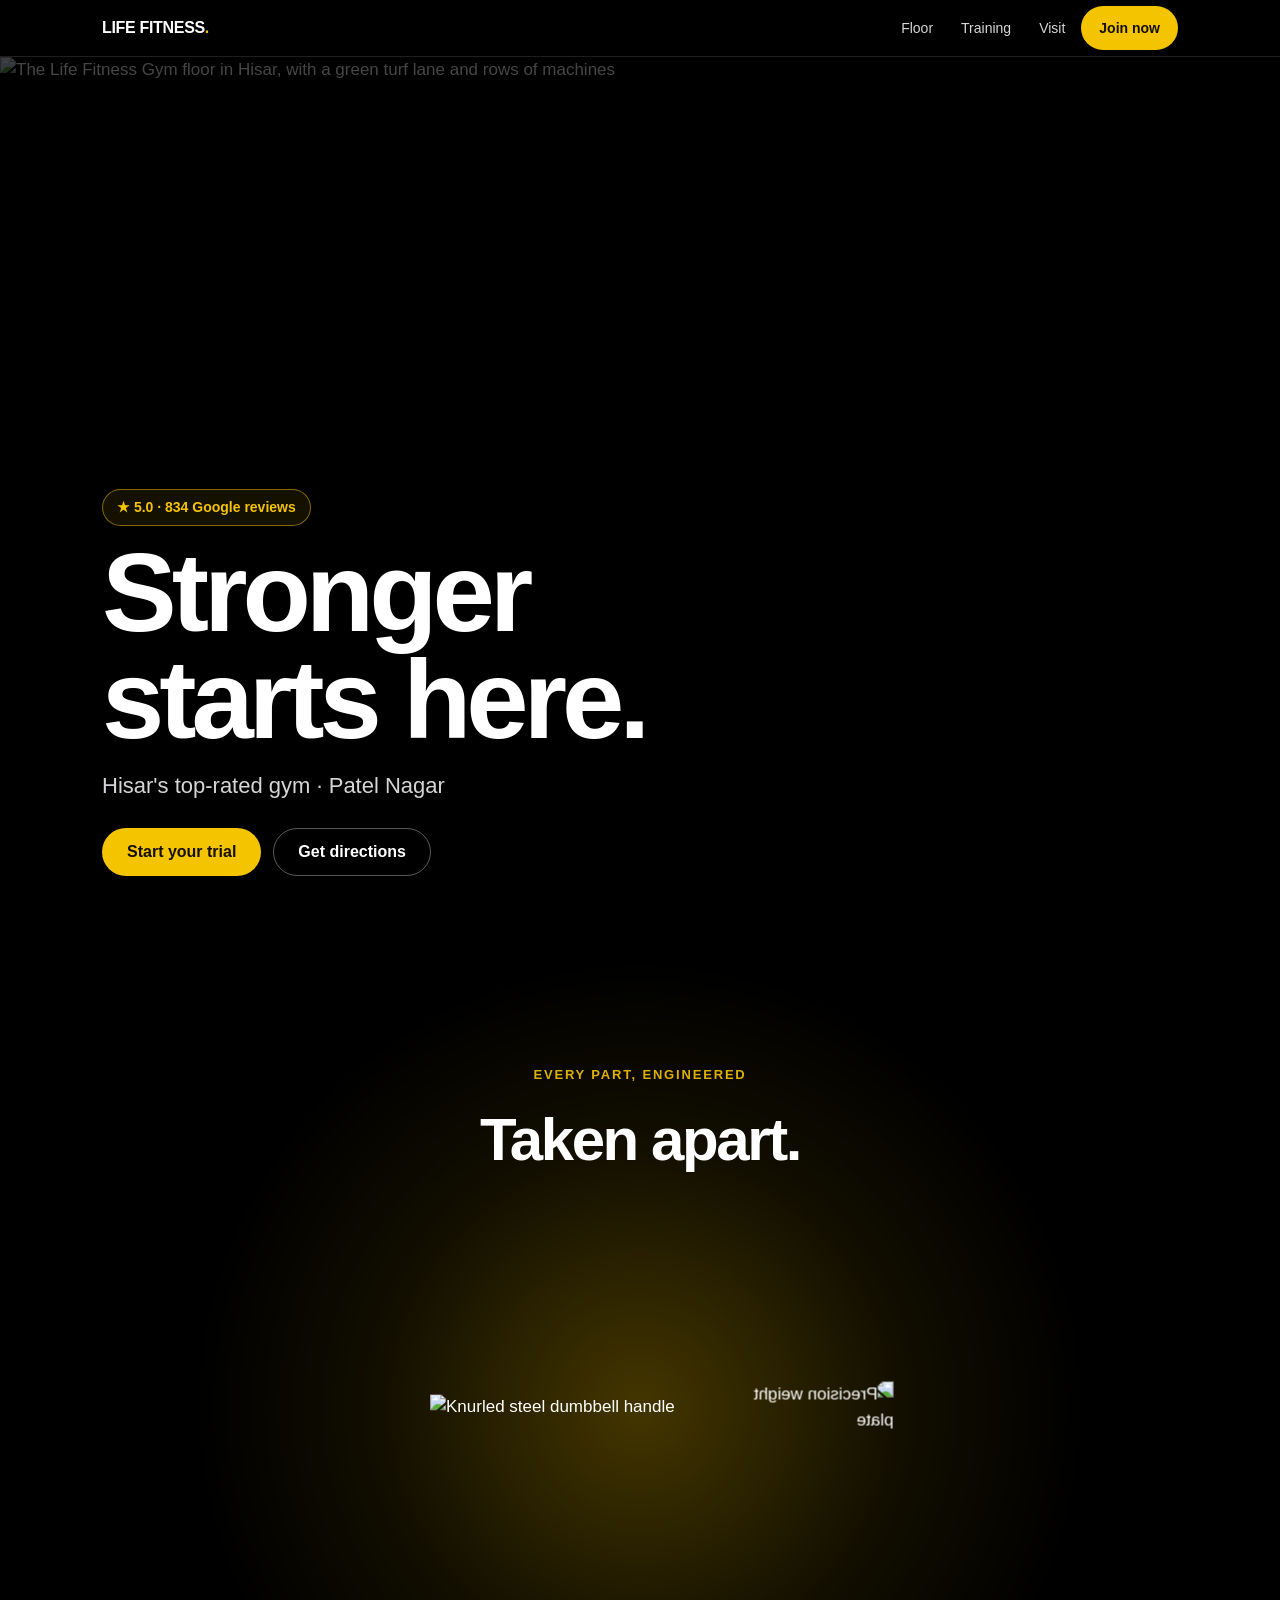
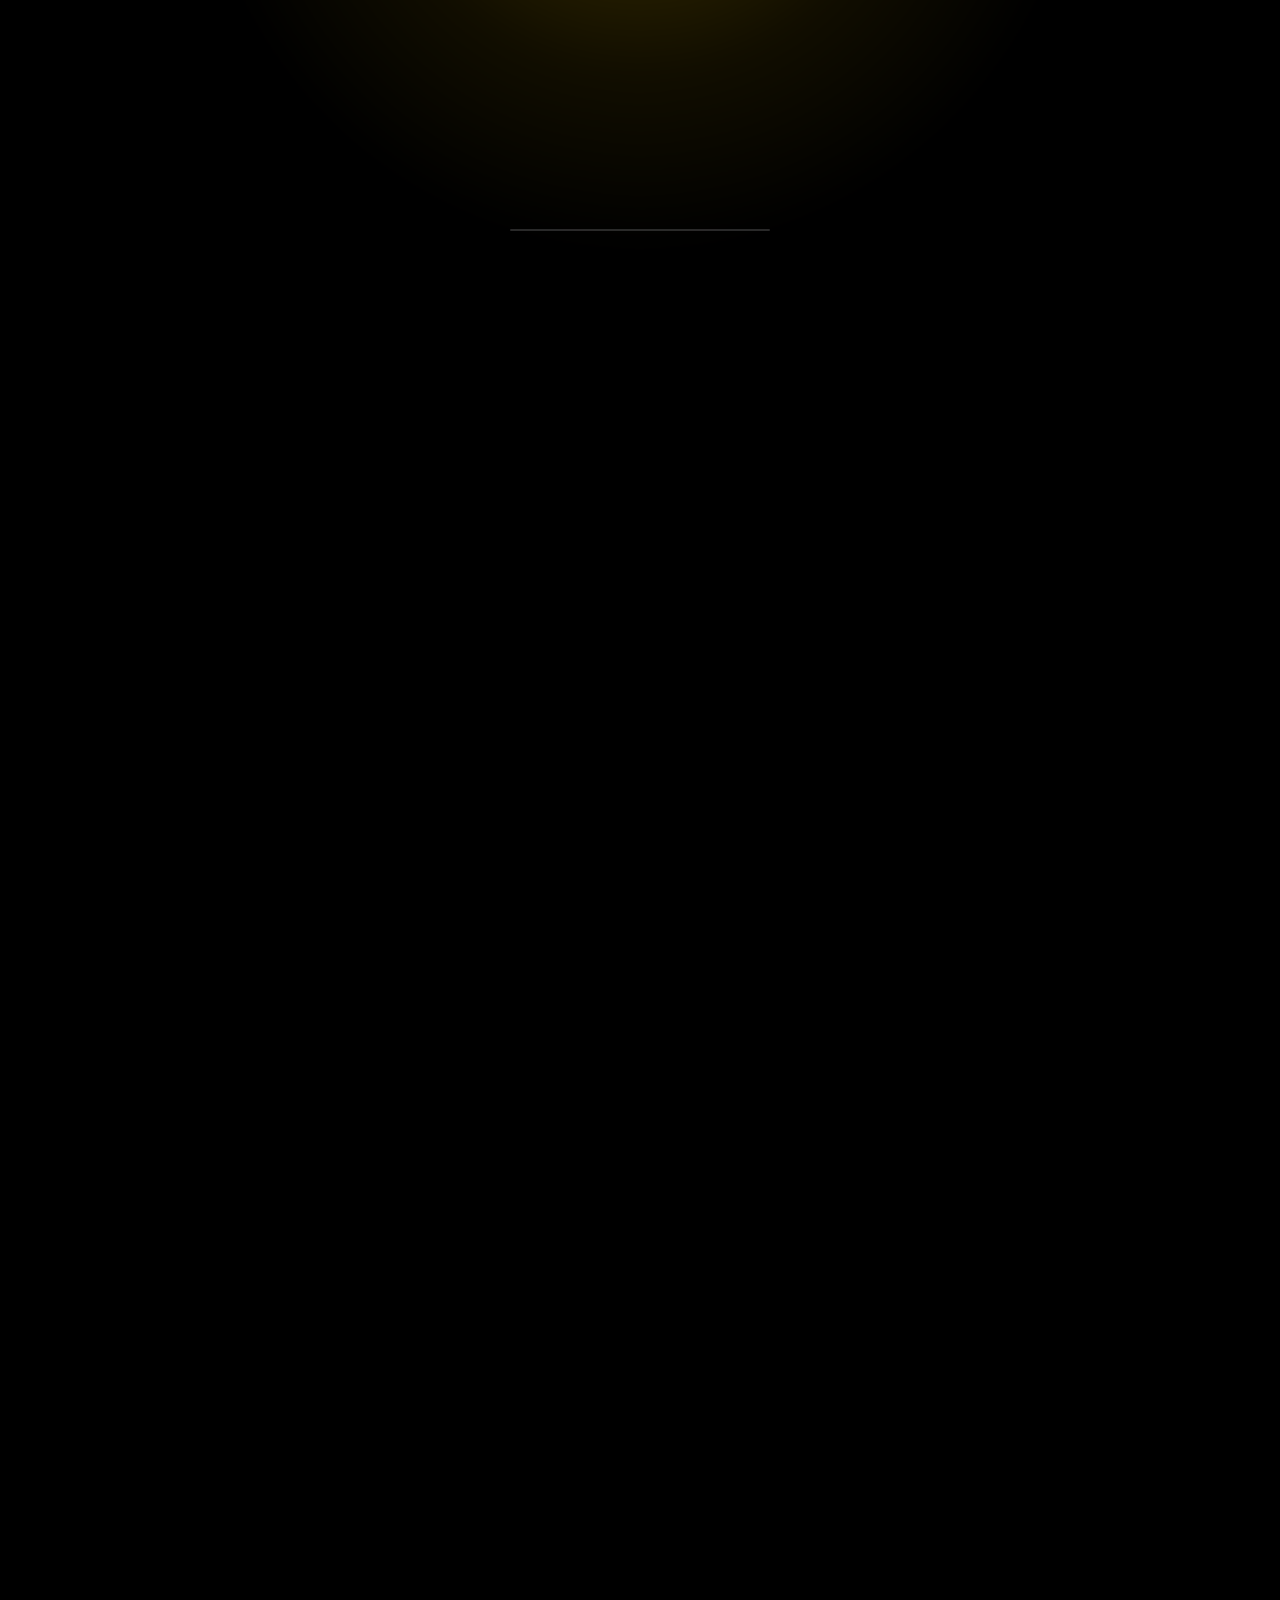
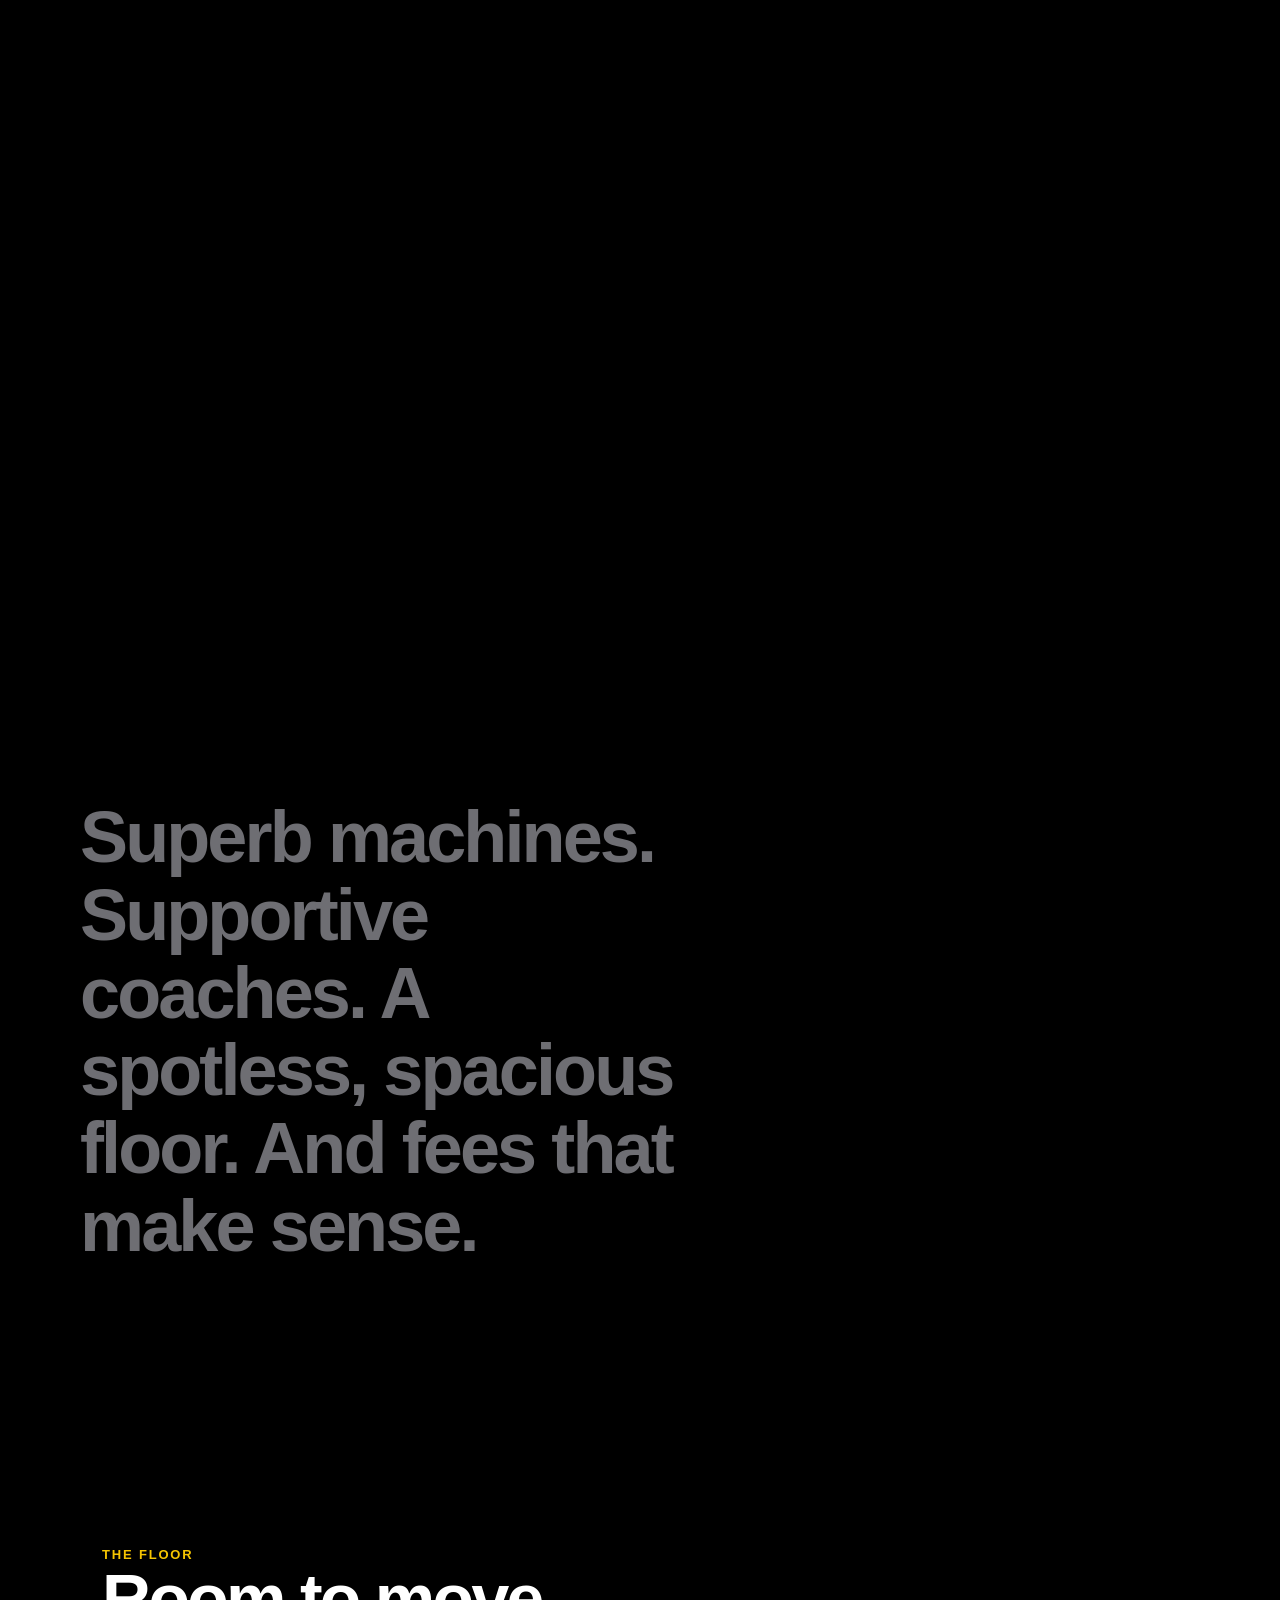
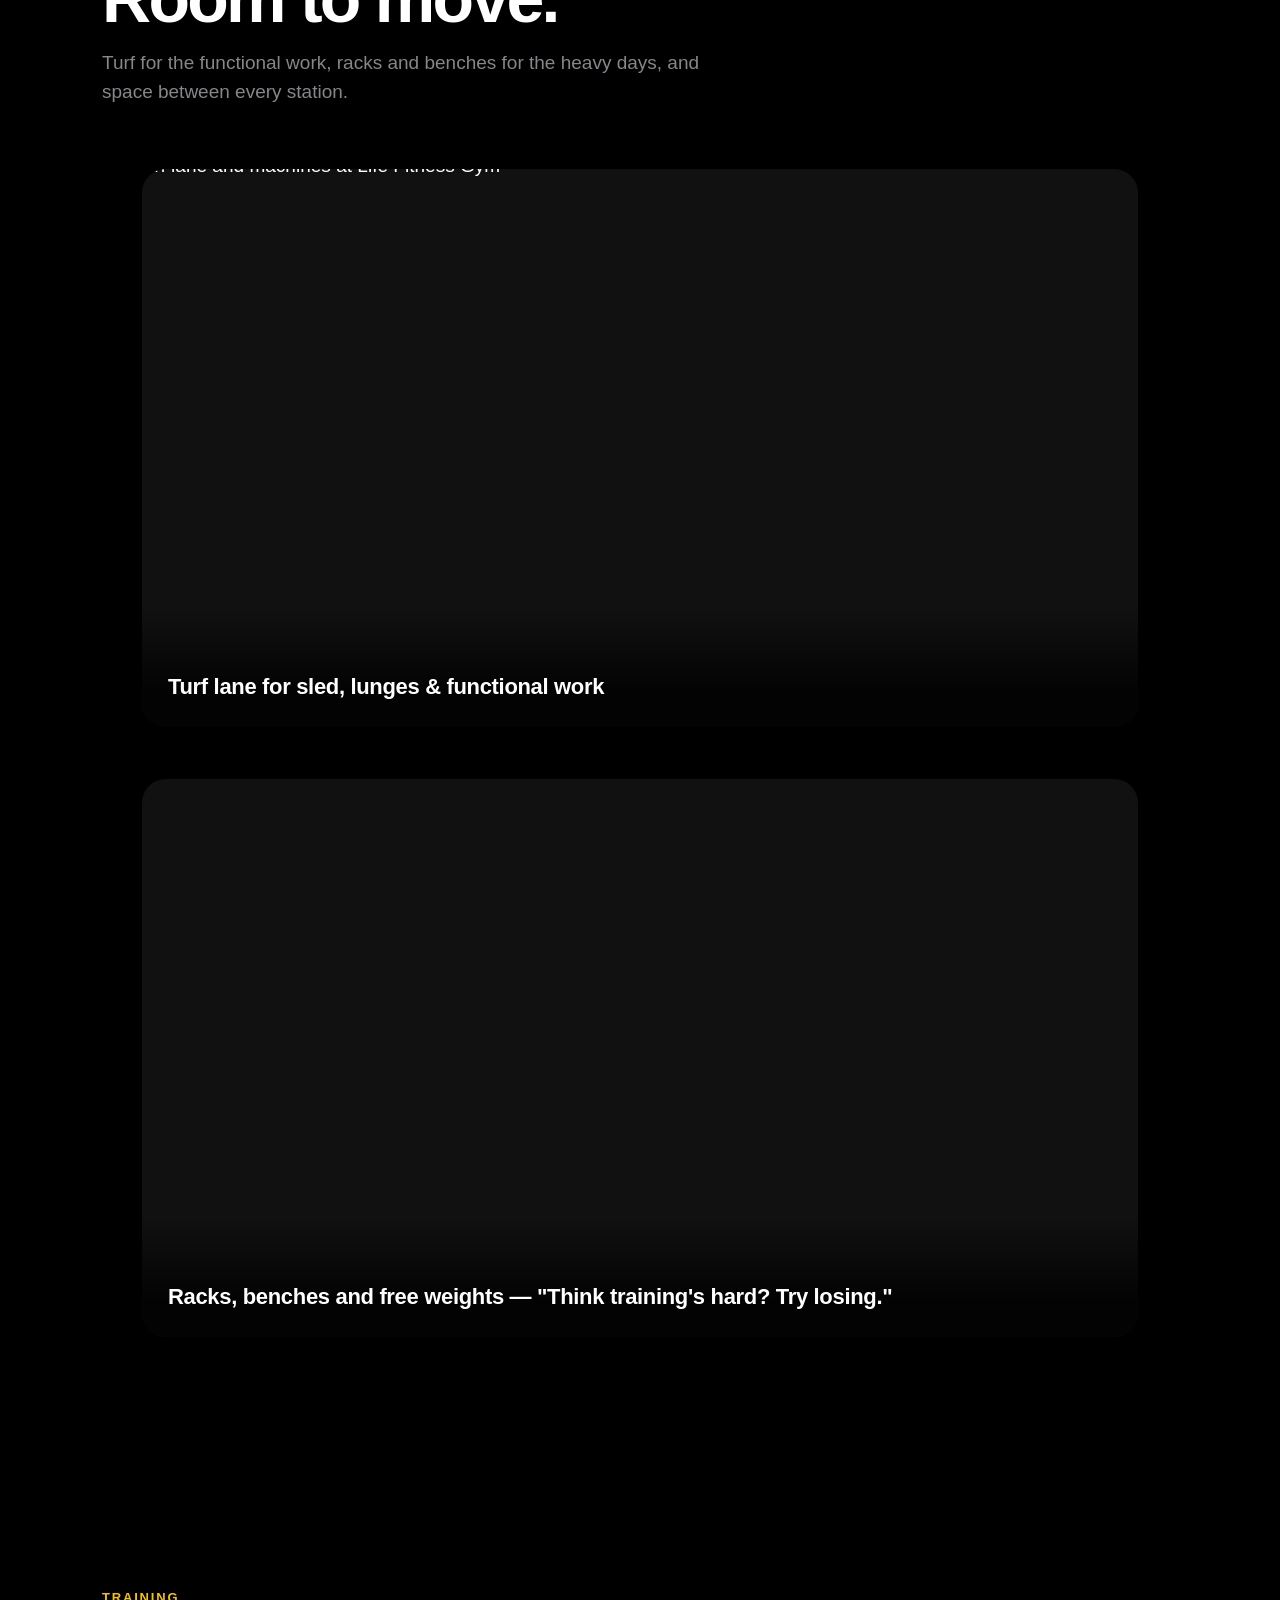
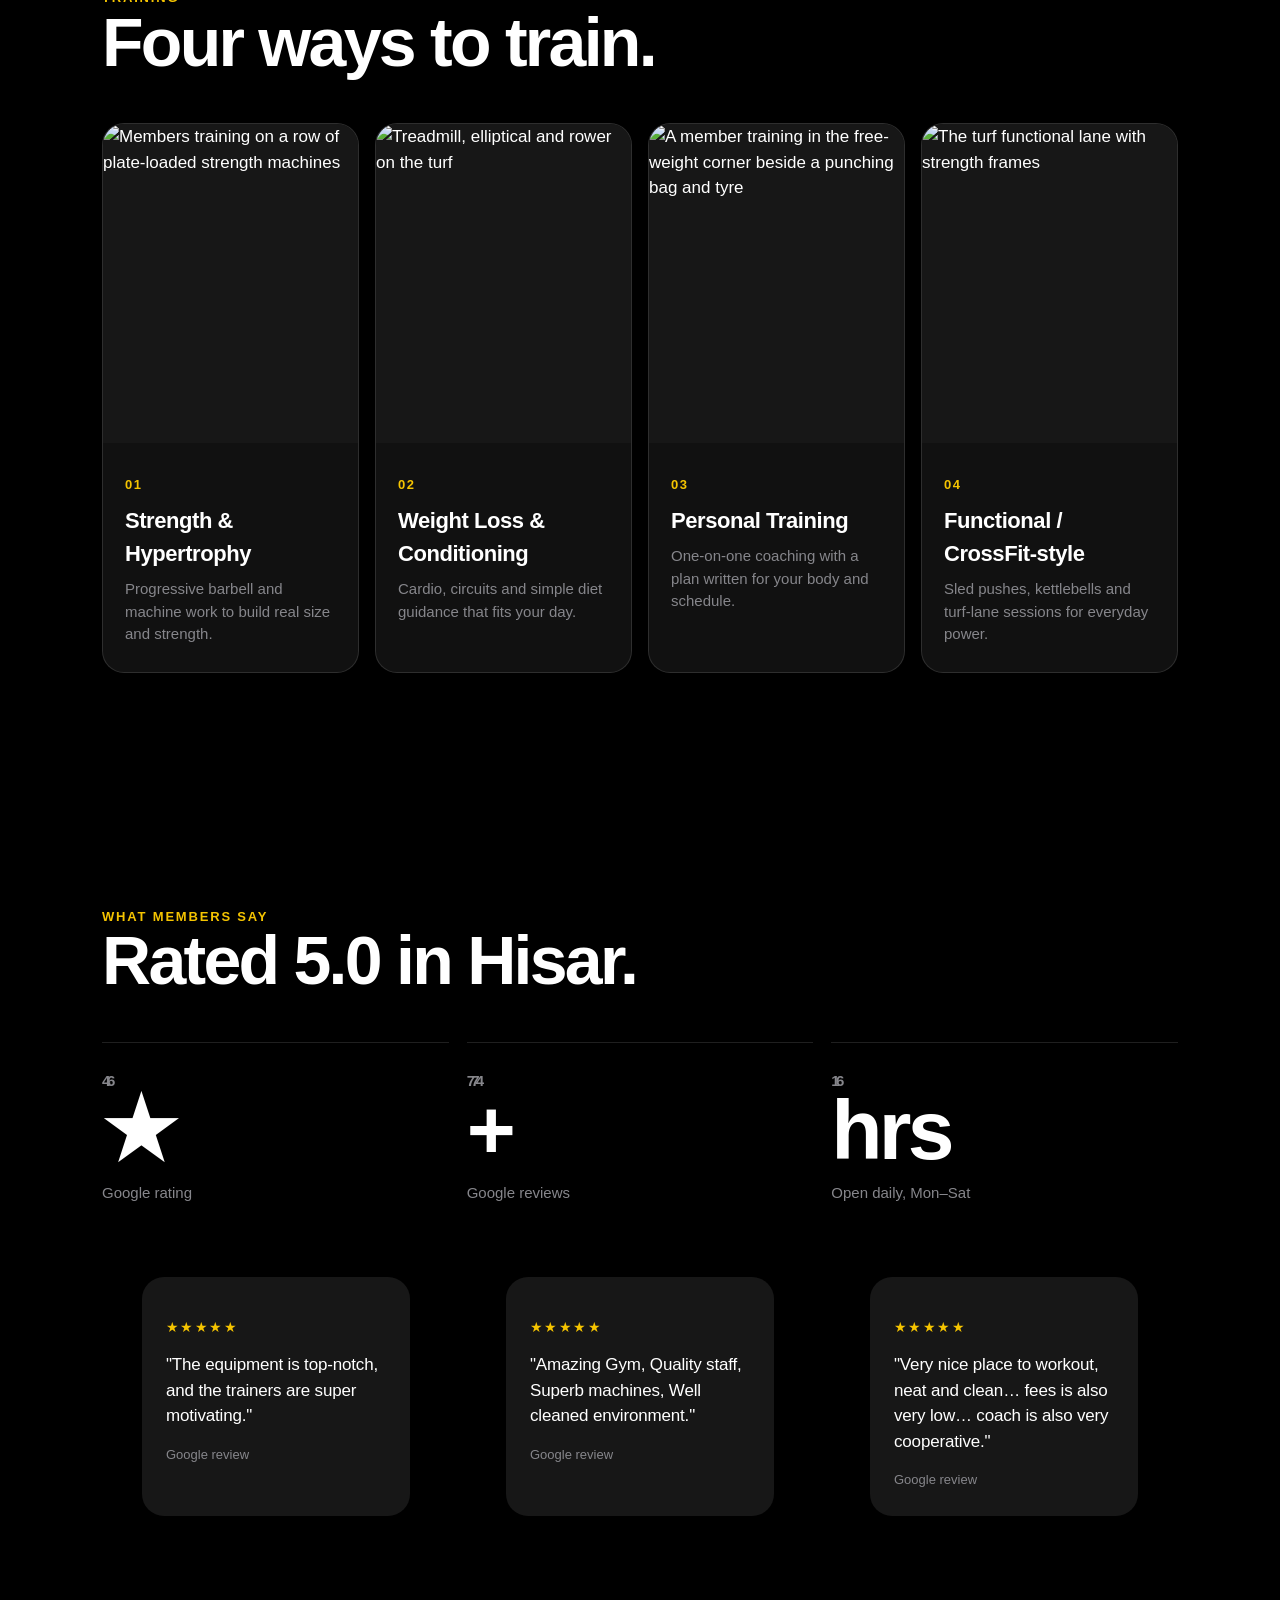
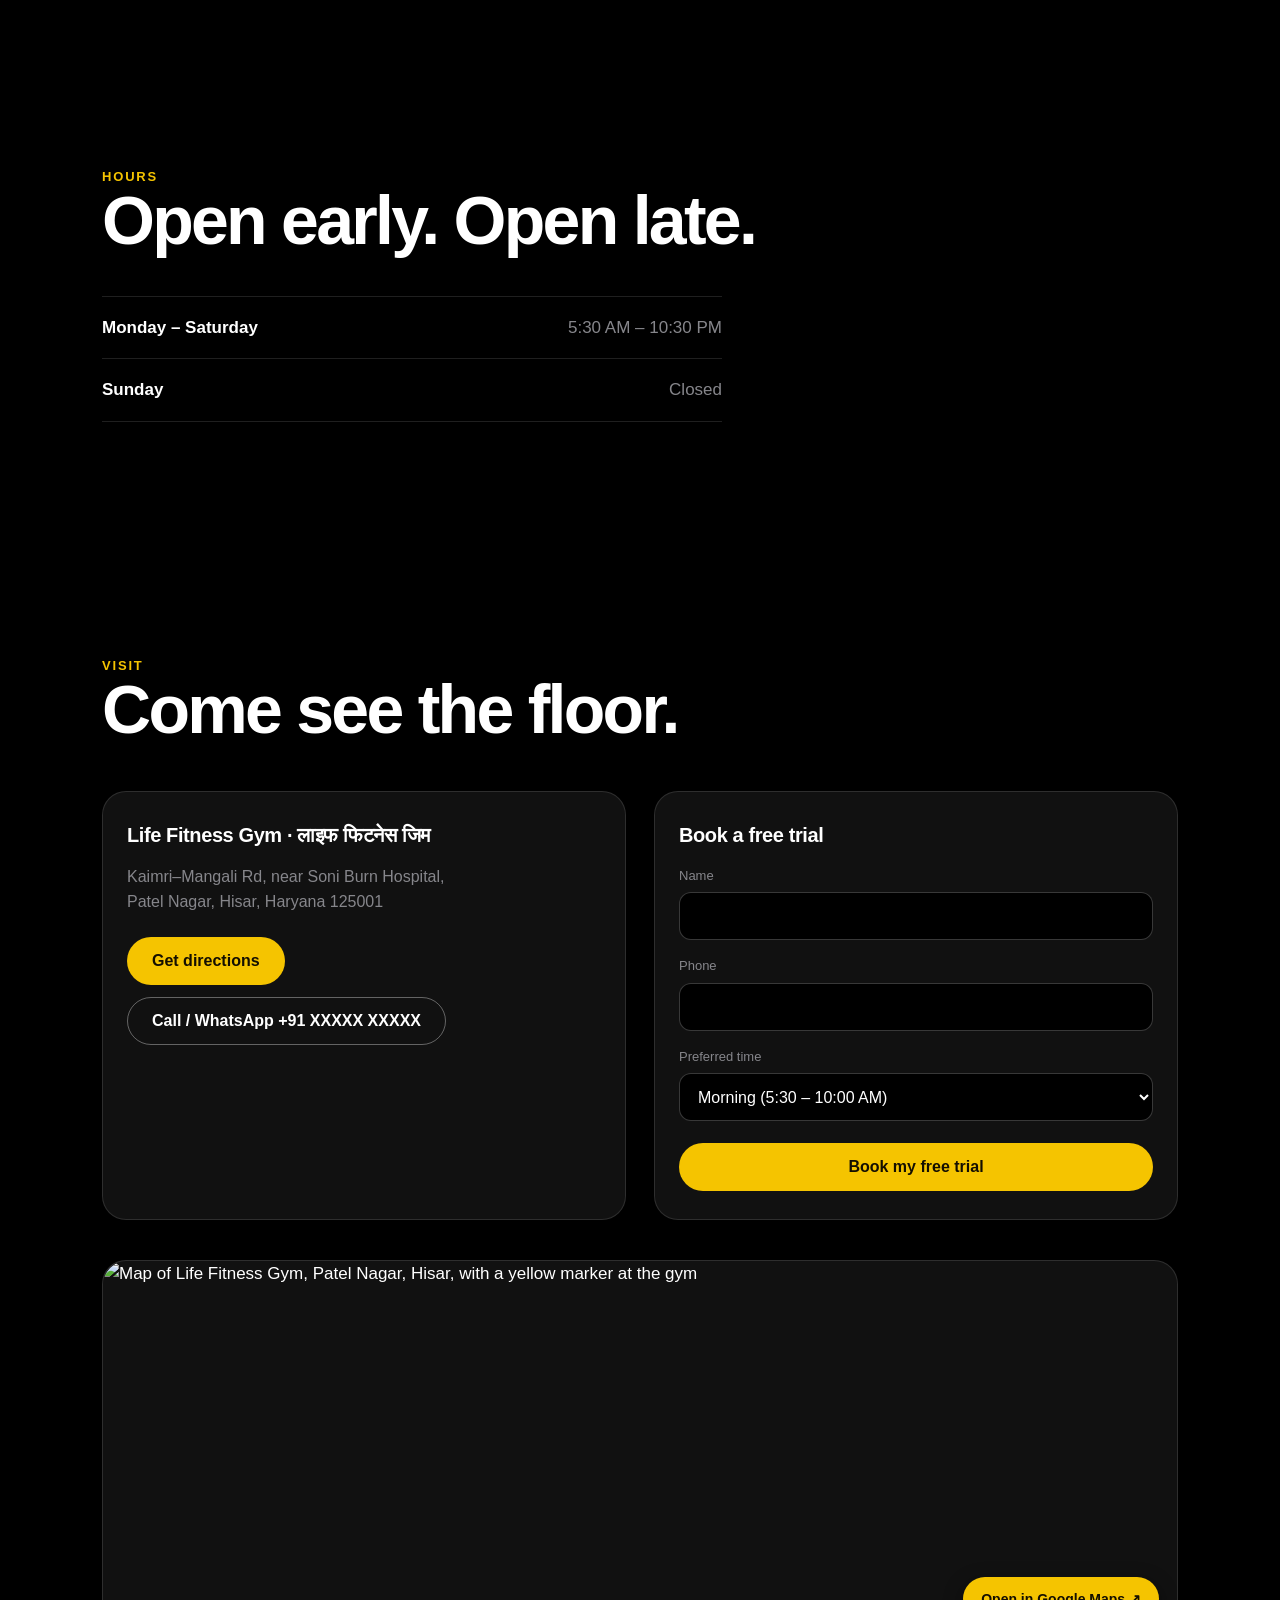
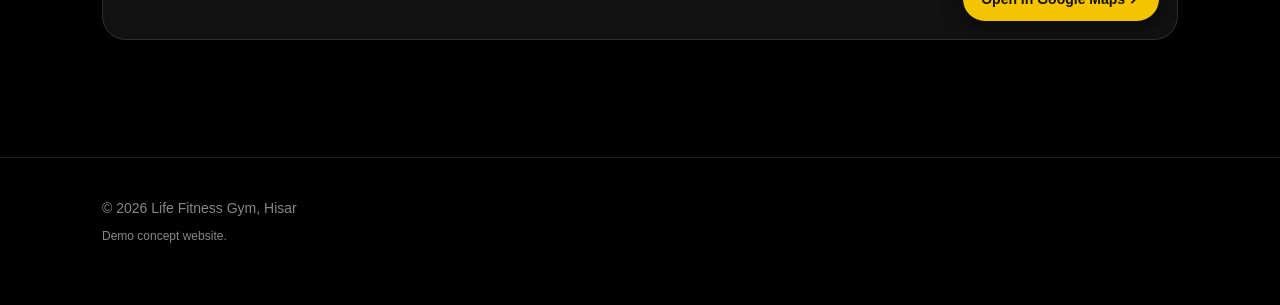
==== index.html @ 7316a74e "Demo site: initial commit" ====
<!doctype html>
<html lang="en">
  <head>
    <meta charset="utf-8" />
    <meta name="viewport" content="width=device-width, initial-scale=1" />
    <title>Life Fitness Gym Hisar — Stronger starts here.</title>
    <style>
      :root {
        --black: #000;
        --graphite: #111;
        --graphite-2: #171717;
        --white: #fff;
        --grey: #86868b;
        --grey-2: #4a4a4e;
        --yellow: #f5c400;
        --line: rgba(255, 255, 255, 0.12);
        --sans: -apple-system, BlinkMacSystemFont, "SF Pro Display", "Inter",
          "Helvetica Neue", Helvetica, Arial, sans-serif;
        --gutter: 22px;
        --max: 1120px;
      }
      * { box-sizing: border-box; }
      html { -webkit-text-size-adjust: 100%; scroll-behavior: smooth; }
      @media (prefers-reduced-motion: reduce) { html { scroll-behavior: auto; } }
      body {
        margin: 0;
        background: var(--black);
        color: var(--white);
        font-family: var(--sans);
        font-size: 17px;
        line-height: 1.5;
        -webkit-font-smoothing: antialiased;
        overflow-x: hidden;
      }
      img { display: block; max-width: 100%; }
      a { color: inherit; text-decoration: none; }
      h1, h2, h3, p { margin: 0; }
      :focus-visible { outline: 2px solid var(--yellow); outline-offset: 3px; border-radius: 8px; }
      .wrap { width: 100%; max-width: var(--max); margin: 0 auto; padding: 0 var(--gutter); }
      .eyebrow {
        font-size: 13px; font-weight: 600; letter-spacing: 0.14em;
        text-transform: uppercase; color: var(--yellow);
      }
      .lead { color: var(--grey); font-size: 19px; }

      /* nav */
      .nav {
        position: sticky; top: 0; z-index: 60;
        background: rgba(0, 0, 0, 0.6);
        -webkit-backdrop-filter: saturate(180%) blur(20px);
        backdrop-filter: saturate(180%) blur(20px);
        border-bottom: 1px solid var(--line);
      }
      .nav__in {
        max-width: var(--max); margin: 0 auto; padding: 0 var(--gutter);
        height: 56px; display: flex; align-items: center; gap: 18px;
      }
      .mark { font-weight: 800; letter-spacing: -0.02em; font-size: 16px; }
      .mark span { color: var(--yellow); }
      .nav__links { margin-left: auto; display: flex; align-items: center; gap: 4px; }
      .nav__links a {
        font-size: 14px; color: #d6d6d8; padding: 11px 12px; min-height: 44px;
        display: inline-flex; align-items: center;
      }
      .nav__links a:hover { color: #fff; }
      .nav__links a.pill, .nav__links a.pill:hover { color: #140f00; min-height: 44px; padding: 0 18px; }
      .mark { min-height: 44px; display: inline-flex; align-items: center; }
      .pill {
        background: var(--yellow); color: #140f00; font-weight: 700; font-size: 14px;
        border-radius: 999px; padding: 0 18px; min-height: 36px;
        display: inline-flex; align-items: center;
      }
      @media (max-width: 520px) {
        .nav__links a.nav__hide { display: none; }
      }

      /* buttons */
      .btns { display: flex; flex-wrap: wrap; gap: 12px; }
      .btn {
        display: inline-flex; align-items: center; justify-content: center;
        min-height: 48px; padding: 0 24px; border-radius: 999px;
        font-size: 16px; font-weight: 600; border: 1px solid transparent;
        transition: transform 0.2s ease, background 0.2s ease, opacity 0.2s ease;
      }
      .btn:active { transform: scale(0.97); }
      .btn--y { background: var(--yellow); color: #140f00; }
      .btn--y:hover { background: #ffd51f; }
      .btn--ghost { border-color: rgba(255, 255, 255, 0.35); color: #fff; }
      .btn--ghost:hover { background: rgba(255, 255, 255, 0.1); }

      /* hero */
      .hero { position: relative; height: 100svh; min-height: 560px; overflow: hidden; }
      .hero__media { position: absolute; inset: 0; will-change: transform; }
      .hero__media img { width: 100%; height: 100%; object-fit: cover; }
      .hero__scrim {
        position: absolute; inset: 0;
        background:
          linear-gradient(180deg, rgba(0,0,0,0.75) 0%, rgba(0,0,0,0.25) 35%, rgba(0,0,0,0.85) 85%, #000 100%);
      }
      .hero__in {
        position: relative; z-index: 2; height: 100%;
        display: flex; flex-direction: column; justify-content: flex-end;
        padding-bottom: clamp(48px, 9vh, 96px);
      }
      .hero h1 {
        font-size: clamp(46px, 11vw, 112px); font-weight: 800;
        letter-spacing: -0.045em; line-height: 0.95; margin: 14px 0 0;
      }
      .hero__sub { margin-top: 16px; font-size: clamp(17px, 2.4vw, 22px); color: #d6d6d8; }
      .rating {
        display: inline-flex; align-items: center; gap: 8px;
        border: 1px solid rgba(245, 196, 0, 0.5); color: var(--yellow);
        border-radius: 999px; padding: 7px 14px; font-size: 14px; font-weight: 600;
        background: #141100;
      }
      .hero .btns { margin-top: 26px; }

      /* reveal */
      .rev { opacity: 0; transform: translateY(26px); transition: opacity 0.8s ease, transform 0.8s cubic-bezier(0.22,1,0.36,1); }
      .rev.in { opacity: 1; transform: none; }

      /* section base */
      .sec { padding: clamp(80px, 13vh, 150px) 0; }
      .sec h2 {
        font-size: clamp(34px, 6vw, 68px); font-weight: 800;
        letter-spacing: -0.04em; line-height: 1.02;
      }
      .sec__head p.lead { margin-top: 16px; max-width: 620px; }

      /* exploded view */
      .ex { position: relative; height: 320vh; background: #000; }
      .ex__pin {
        position: sticky; top: 0; height: 100svh; overflow: hidden;
        display: flex; flex-direction: column; align-items: center; justify-content: center;
      }
      .ex__glow {
        position: absolute; width: min(900px, 120vw); aspect-ratio: 1; border-radius: 50%;
        background: radial-gradient(circle, rgba(245,196,0,0.28) 0%, rgba(245,196,0,0.07) 42%, rgba(0,0,0,0) 70%);
        filter: blur(10px); pointer-events: none;
      }
      .ex__label { position: absolute; top: clamp(70px, 12vh, 120px); text-align: center; z-index: 4; padding: 0 var(--gutter); }
      .ex__label .eyebrow { opacity: 0.9; }
      .ex__label h2 {
        font-size: clamp(30px, 5.6vw, 60px); font-weight: 800; letter-spacing: -0.04em; margin-top: 10px;
      }
      .ex__stage {
        position: relative; z-index: 3;
        width: min(760px, 92vw); height: min(300px, 46vw);
        display: flex; align-items: center; justify-content: center;
      }
      .ex__part { position: absolute; top: 50%; left: 50%; will-change: transform; }
      .ex__handle { width: min(420px, 52vw); transform: translate(-50%, -50%); }
      .ex__plate { width: min(150px, 19vw); }
      .ex__cap {
        position: absolute; z-index: 5; left: 50%; bottom: clamp(60px, 14vh, 130px);
        transform: translateX(-50%); width: min(620px, 90vw); text-align: center;
        opacity: 0; transition: opacity 0.45s ease;
      }
      .ex__cap.on { opacity: 1; }
      .ex__cap b {
        display: block; font-size: clamp(18px, 3.4vw, 30px); font-weight: 700; letter-spacing: -0.02em;
      }
      .ex__cap span { display: block; margin-top: 8px; color: var(--grey); font-size: 15px; }
      .ex__cap i {
        display: block; width: 44px; height: 1px; background: var(--yellow);
        margin: 0 auto 16px; opacity: 0.9;
      }
      .ex__final {
        position: absolute; z-index: 6; inset: auto 0 auto 0; top: 50%;
        transform: translateY(-50%); text-align: center; padding: 0 var(--gutter);
        opacity: 0; transition: opacity 0.5s ease; pointer-events: none;
      }
      .ex__final.on { opacity: 1; }
      .ex__final h3 {
        font-size: clamp(40px, 9vw, 96px); font-weight: 800; letter-spacing: -0.045em;
      }
      .ex__bar {
        position: absolute; left: 50%; transform: translateX(-50%); bottom: 26px;
        width: min(260px, 60vw); height: 2px; background: rgba(255,255,255,0.16); border-radius: 2px; z-index: 5;
      }
      .ex__bar i { display: block; height: 100%; width: 0%; background: var(--yellow); border-radius: 2px; }

      /* statement */
      .say { padding: clamp(90px, 18vh, 200px) 0; }
      .say p {
        font-size: clamp(30px, 6.2vw, 72px); font-weight: 800;
        letter-spacing: -0.04em; line-height: 1.08; max-width: 15ch;
      }
      .say .w { color: #6e6e73; transition: color 0.4s ease; }
      .say .w.on { color: #fff; }

      /* gallery */
      .gal { display: grid; gap: 18px; margin-top: 46px; }
      .shot { position: relative; border-radius: 24px; overflow: hidden; background: var(--graphite); }
      .shot__frame { height: clamp(300px, 62vh, 620px); overflow: hidden; }
      .shot img { width: 100%; height: 100%; object-fit: cover; will-change: transform; }
      .shot figcaption {
        position: absolute; left: 0; right: 0; bottom: 0; padding: 60px 26px 24px;
        background: linear-gradient(180deg, rgba(0,0,0,0) 0%, rgba(0,0,0,0.8) 70%);
        font-size: clamp(16px, 2.4vw, 22px); font-weight: 600; letter-spacing: -0.015em;
      }

      /* programs */
      .grid4 { display: grid; gap: 16px; margin-top: 46px; grid-template-columns: repeat(auto-fit, minmax(240px, 1fr)); }
      .card {
        background: var(--graphite); border: 1px solid var(--line); border-radius: 22px;
        padding: 28px 24px 30px; transition: transform 0.3s ease, border-color 0.3s ease;
      }
      .card:hover { transform: translateY(-4px); border-color: rgba(245,196,0,0.45); }
      .card .num { font-size: 13px; font-weight: 700; color: var(--yellow); letter-spacing: 0.12em; }
      .card h3 { margin-top: 14px; font-size: 22px; font-weight: 700; letter-spacing: -0.02em; }
      .card p { margin-top: 10px; color: var(--grey); font-size: 15px; }
      .card--photo { padding: 0; overflow: hidden; display: flex; flex-direction: column; }
      .card__media { aspect-ratio: 4 / 5; overflow: hidden; background: var(--graphite-2); }
      .card__media img {
        width: 100%; height: 100%; object-fit: cover;
        transform: scale(1.12); transition: transform 1.4s cubic-bezier(0.22,1,0.36,1);
      }
      .card--photo.in .card__media img { transform: scale(1); }
      .card--photo.in:hover .card__media img { transform: scale(1.06); transition-duration: 0.6s; }
      .card__body { padding: 22px 22px 26px; }
      .card--photo h3 { margin-top: 10px; }
      .card--photo p.desc { margin-top: 8px; }
      @media (max-width: 640px) {
        .grid4--swipe {
          display: flex; grid-template-columns: none; overflow-x: auto;
          scroll-snap-type: x mandatory; -webkit-overflow-scrolling: touch;
          margin-left: calc(-1 * var(--gutter)); margin-right: calc(-1 * var(--gutter));
          padding: 0 var(--gutter) 8px; scroll-padding: 0 var(--gutter); scrollbar-width: none;
        }
        .grid4--swipe::-webkit-scrollbar { display: none; }
        .grid4--swipe .card { flex: 0 0 80%; scroll-snap-align: start; }
      }
      @media (prefers-reduced-motion: reduce) {
        .card__media img, .card--photo.in:hover .card__media img { transform: none; transition: none; }
      }

      /* stats + quotes */
      .stats { display: grid; gap: 18px; grid-template-columns: repeat(auto-fit, minmax(200px, 1fr)); }
      .stat { border-top: 1px solid var(--line); padding-top: 20px; }
      .stat b { display: block; font-size: clamp(44px, 8vw, 84px); font-weight: 800; letter-spacing: -0.045em; line-height: 1; }
      .stat span { display: block; margin-top: 10px; color: var(--grey); font-size: 15px; }
      .quotes { display: grid; gap: 16px; margin-top: 56px; grid-template-columns: repeat(auto-fit, minmax(260px, 1fr)); }
      .quote { background: var(--graphite-2); border-radius: 22px; padding: 26px 24px; }
      .quote .stars { color: var(--yellow); font-size: 14px; letter-spacing: 0.1em; }
      .quote p { margin-top: 14px; font-size: 17px; letter-spacing: -0.01em; }
      .quote small { display: block; margin-top: 16px; color: var(--grey); font-size: 13px; }

      /* hours */
      .hours { margin-top: 40px; border-top: 1px solid var(--line); max-width: 620px; }
      .hours .row {
        display: flex; justify-content: space-between; gap: 16px; align-items: baseline;
        padding: 18px 0; border-bottom: 1px solid var(--line);
      }
      .hours .row b { font-weight: 600; font-size: 17px; }
      .hours .row span { color: var(--grey); font-variant-numeric: tabular-nums; }
      .hours .row.closed span { color: var(--grey); }

      /* visit */
      .visit { display: grid; gap: 28px; margin-top: 46px; grid-template-columns: repeat(auto-fit, minmax(300px, 1fr)); }
      .panel { background: var(--graphite); border: 1px solid var(--line); border-radius: 24px; padding: 28px 24px; }
      .panel h3 { font-size: 20px; font-weight: 700; letter-spacing: -0.02em; }
      .addr { margin-top: 14px; color: var(--grey); font-size: 16px; line-height: 1.6; }
      .panel .btns { margin-top: 22px; }
      .field { margin-top: 16px; display: block; }
      .field span { display: block; font-size: 13px; color: var(--grey); margin-bottom: 7px; }
      .field input, .field select {
        width: 100%; min-height: 48px; border-radius: 12px; padding: 0 14px;
        background: #000; color: #fff; border: 1px solid rgba(255,255,255,0.22);
        font: inherit; font-size: 16px;
      }
      .field input:focus, .field select:focus { border-color: var(--yellow); outline: none; }
      form .btn { margin-top: 22px; width: 100%; }
      .thanks {
        margin-top: 18px; border-radius: 16px; padding: 18px;
        background: rgba(245,196,0,0.1); border: 1px solid rgba(245,196,0,0.4); color: #ffe483;
        font-size: 15px;
      }
      .mapbox { margin-top: 40px; border-radius: 24px; overflow: hidden; border: 1px solid var(--line); background: var(--graphite); }
      .mapbox { display: block; position: relative; }
      .mapbox img { width: 100%; height: clamp(280px, 42vh, 420px); object-fit: cover; border-radius: 24px; transition: transform 0.6s ease; }
      .mapbox:hover img { transform: scale(1.02); }
      .mapbox__pill {
        position: absolute; right: 18px; bottom: 18px; min-height: 44px;
        box-shadow: 0 6px 20px rgba(0,0,0,0.45);
      }

      /* footer */
      .foot { border-top: 1px solid var(--line); padding: 40px 0 60px; }
      .foot p { color: var(--grey); font-size: 14px; }
      .foot small { display: block; margin-top: 8px; color: var(--grey); font-size: 12px; }

      @media (prefers-reduced-motion: reduce) {
        .rev { opacity: 1; transform: none; transition: none; }
        .say .w { color: #fff; }
        .ex__cap, .ex__final, .ex__label { position: static; transform: none; margin: 30px auto 0; transition: none; }
        .ex__stage { margin-top: 30px; }
        .ex__bar { display: none; }
        .ex { height: auto; }
        .ex__pin { position: static; height: auto; padding: 90px 0 60px; }
        .hero__media { transform: none !important; }
      }
    </style>
  </head>
  <body>
    <header class="nav">
      <div class="nav__in">
        <a class="mark" href="#top">LIFE FITNESS<span>.</span></a>
        <nav class="nav__links">
          <a href="#floor" class="nav__hide">Floor</a>
          <a href="#training" class="nav__hide">Training</a>
          <a href="#visit" class="nav__hide">Visit</a>
          <a class="pill" href="#visit">Join now</a>
        </nav>
      </div>
    </header>

    <main id="top">
      <section class="hero">
        <div class="hero__media" id="heroMedia">
          <img src="g1.jpg" alt="The Life Fitness Gym floor in Hisar, with a green turf lane and rows of machines" />
        </div>
        <div class="hero__scrim"></div>
        <div class="hero__in">
          <div class="wrap">
            <p class="rating">★ 5.0 · 834 Google reviews</p>
            <h1>Stronger<br />starts here.</h1>
            <p class="hero__sub">Hisar's top-rated gym · Patel Nagar</p>
            <div class="btns">
              <a class="btn btn--y" href="#visit">Start your trial</a>
              <a class="btn btn--ghost" href="https://www.google.com/maps/search/?api=1&amp;query=Life%20Fitness%20Gym%20Kaimri%20Mangali%20Rd%20Patel%20Nagar%20Hisar" target="_blank" rel="noopener">Get directions</a>
            </div>
          </div>
        </div>
      </section>

      <section class="ex" id="exploded">
        <div class="ex__pin">
          <div class="ex__glow"></div>
          <div class="ex__label">
            <p class="eyebrow">Every part, engineered</p>
            <h2>Taken apart.</h2>
          </div>
          <div class="ex__stage" id="stage">
            <img class="ex__part ex__plate" data-part="p-outer-l" src="gym_plate.png" alt="" />
            <img class="ex__part ex__plate" data-part="p-inner-l" src="gym_plate.png" alt="" />
            <img class="ex__part ex__handle" data-part="handle" src="gym_handle.png" alt="Knurled steel dumbbell handle" />
            <img class="ex__part ex__plate" data-part="p-inner-r" src="gym_plate.png" alt="" />
            <img class="ex__part ex__plate" data-part="p-outer-r" src="gym_plate.png" alt="Precision weight plate" />
          </div>
          <div class="ex__cap" data-cap="0"><i></i><b>Knurled steel grip</b><span>Locks in every rep.</span></div>
          <div class="ex__cap" data-cap="1"><i></i><b>Precision weight plates</b><span>Balanced to the gram.</span></div>
          <div class="ex__cap" data-cap="2"><i></i><b>Pro-grade machines</b><span>Strength and cardio zones, side by side.</span></div>
          <div class="ex__cap" data-cap="3"><i></i><b>Coaches on the floor</b><span>Every session, not just the first one.</span></div>
          <div class="ex__final" id="exFinal"><h3>Built for results.</h3></div>
          <div class="ex__bar"><i id="exBar"></i></div>
        </div>
      </section>

      <section class="say wrap" id="say">
        <p id="sayText">Superb machines. Supportive coaches. A spotless, spacious floor. And fees that make sense.</p>
      </section>

      <section class="sec" id="floor">
        <div class="wrap">
          <div class="sec__head rev">
            <p class="eyebrow">The floor</p>
            <h2>Room to move.</h2>
            <p class="lead">Turf for the functional work, racks and benches for the heavy days, and space between every station.</p>
          </div>
          <div class="gal">
            <figure class="shot rev">
              <div class="shot__frame"><img src="g2.jpg" alt="The turf lane and machines at Life Fitness Gym" data-par /></div>
              <figcaption>Turf lane for sled, lunges &amp; functional work</figcaption>
            </figure>
            <figure class="shot rev">
              <div class="shot__frame"><img src="g4.jpg" alt="Squat rack, bench and free weights under a motivational poster" data-par /></div>
              <figcaption>Racks, benches and free weights — "Think training's hard? Try losing."</figcaption>
            </figure>
          </div>
        </div>
      </section>

      <section class="sec" id="training">
        <div class="wrap">
          <div class="sec__head rev">
            <p class="eyebrow">Training</p>
            <h2>Four ways to train.</h2>
          </div>
          <div class="grid4 grid4--swipe">
            <article class="card card--photo rev">
              <div class="card__media"><img src="t_machines.jpg" alt="Members training on a row of plate-loaded strength machines" /></div>
              <div class="card__body"><p class="num">01</p><h3>Strength &amp; Hypertrophy</h3><p class="desc">Progressive barbell and machine work to build real size and strength.</p></div>
            </article>
            <article class="card card--photo rev">
              <div class="card__media"><img src="t_cardio.jpg" alt="Treadmill, elliptical and rower on the turf" loading="lazy" /></div>
              <div class="card__body"><p class="num">02</p><h3>Weight Loss &amp; Conditioning</h3><p class="desc">Cardio, circuits and simple diet guidance that fits your day.</p></div>
            </article>
            <article class="card card--photo rev">
              <div class="card__media"><img src="t_freeweights.jpg" alt="A member training in the free-weight corner beside a punching bag and tyre" loading="lazy" /></div>
              <div class="card__body"><p class="num">03</p><h3>Personal Training</h3><p class="desc">One-on-one coaching with a plan written for your body and schedule.</p></div>
            </article>
            <article class="card card--photo rev">
              <div class="card__media"><img src="t_turf.jpg" alt="The turf functional lane with strength frames" loading="lazy" /></div>
              <div class="card__body"><p class="num">04</p><h3>Functional / CrossFit-style</h3><p class="desc">Sled pushes, kettlebells and turf-lane sessions for everyday power.</p></div>
            </article>
          </div>
        </div>
      </section>

      <section class="sec" id="reviews">
        <div class="wrap">
          <div class="sec__head rev" style="margin-bottom: 46px">
            <p class="eyebrow">What members say</p>
            <h2>Rated 5.0 in Hisar.</h2>
          </div>
          <div class="stats rev">
            <div class="stat"><b><span data-count="5.0" data-dec="1">0.0</span>★</b><span>Google rating</span></div>
            <div class="stat"><b><span data-count="834">0</span>+</b><span>Google reviews</span></div>
            <div class="stat"><b><span data-count="17">0</span> hrs</b><span>Open daily, Mon–Sat</span></div>
          </div>
          <div class="quotes">
            <blockquote class="quote rev"><p class="stars">★★★★★</p><p>"The equipment is top-notch, and the trainers are super motivating."</p><small>Google review</small></blockquote>
            <blockquote class="quote rev"><p class="stars">★★★★★</p><p>"Amazing Gym, Quality staff, Superb machines, Well cleaned environment."</p><small>Google review</small></blockquote>
            <blockquote class="quote rev"><p class="stars">★★★★★</p><p>"Very nice place to workout, neat and clean… fees is also very low… coach is also very cooperative."</p><small>Google review</small></blockquote>
          </div>
        </div>
      </section>

      <section class="sec" id="hours">
        <div class="wrap">
          <div class="sec__head rev">
            <p class="eyebrow">Hours</p>
            <h2>Open early. Open late.</h2>
          </div>
          <div class="hours rev">
            <div class="row"><b>Monday – Saturday</b><span>5:30 AM – 10:30 PM</span></div>
            <div class="row closed"><b>Sunday</b><span>Closed</span></div>
          </div>
        </div>
      </section>

      <section class="sec" id="visit">
        <div class="wrap">
          <div class="sec__head rev">
            <p class="eyebrow">Visit</p>
            <h2>Come see the floor.</h2>
          </div>
          <div class="visit">
            <div class="panel rev">
              <h3>Life Fitness Gym · लाइफ फिटनेस जिम</h3>
              <p class="addr">Kaimri–Mangali Rd, near Soni Burn Hospital,<br />Patel Nagar, Hisar, Haryana 125001</p>
              <div class="btns">
                <a class="btn btn--y" href="https://www.google.com/maps/search/?api=1&amp;query=Life%20Fitness%20Gym%20Kaimri%20Mangali%20Rd%20Patel%20Nagar%20Hisar" target="_blank" rel="noopener">Get directions</a>
                <a class="btn btn--ghost" href="tel:+91XXXXXXXXXX">Call / WhatsApp +91 XXXXX XXXXX</a>
              </div>
            </div>
            <div class="panel rev">
              <h3>Book a free trial</h3>
              <form id="trialForm" novalidate>
                <label class="field"><span>Name</span><input type="text" name="name" required autocomplete="name" /></label>
                <label class="field"><span>Phone</span><input type="tel" name="phone" required autocomplete="tel" /></label>
                <label class="field"><span>Preferred time</span>
                  <select name="time">
                    <option>Morning (5:30 – 10:00 AM)</option>
                    <option>Midday (10:00 AM – 4:00 PM)</option>
                    <option>Evening (4:00 – 10:30 PM)</option>
                  </select>
                </label>
                <button class="btn btn--y" type="submit">Book my free trial</button>
              </form>
              <p class="thanks" id="thanks" hidden></p>
            </div>
          </div>
          <a class="mapbox rev" href="https://www.google.com/maps/search/?api=1&amp;query=Life%20Fitness%20Gym%20Kaimri%20Mangali%20Rd%20Patel%20Nagar%20Hisar" target="_blank" rel="noopener" aria-label="Open Life Fitness Gym in Google Maps">
            <img src="life_fitness_map.jpg" alt="Map of Life Fitness Gym, Patel Nagar, Hisar, with a yellow marker at the gym" loading="lazy" />
            <span class="pill mapbox__pill">Open in Google Maps ↗</span>
          </a>
        </div>
      </section>
    </main>

    <footer class="foot">
      <div class="wrap">
        <p>© 2026 Life Fitness Gym, Hisar</p>
        <small>Demo concept website.</small>
      </div>
    </footer>

    <script>
      (function () {
        var reduce = window.matchMedia("(prefers-reduced-motion: reduce)").matches;

        /* reveal on scroll */
        var revs = document.querySelectorAll(".rev");
        if ("IntersectionObserver" in window && !reduce) {
          var io = new IntersectionObserver(
            function (es) {
              es.forEach(function (e) {
                if (e.isIntersecting) { e.target.classList.add("in"); io.unobserve(e.target); }
              });
            },
            { rootMargin: "0px 0px -12% 0px", threshold: 0.12 }
          );
          revs.forEach(function (el) { io.observe(el); });
        } else {
          revs.forEach(function (el) { el.classList.add("in"); });
        }

        /* word-by-word statement */
        var sayText = document.getElementById("sayText");
        if (sayText) {
          var words = sayText.textContent.trim().split(/\s+/);
          sayText.textContent = "";
          words.forEach(function (w, i) {
            var el = document.createElement("span");
            el.className = "w";
            el.textContent = w;
            sayText.appendChild(el);
            if (i < words.length - 1) sayText.appendChild(document.createTextNode(" "));
          });
        }

        /* form */
        var form = document.getElementById("trialForm"), thanks = document.getElementById("thanks");
        if (form) {
          form.addEventListener("submit", function (e) {
            e.preventDefault();
            var n = (form.elements.name.value || "").trim();
            thanks.hidden = false;
            thanks.textContent =
              "Thanks" + (n ? ", " + n : "") + " — your free trial request is noted. The team will call you to confirm. (Demo form: nothing is sent.)";
            form.reset();
          });
        }

        var stage = document.getElementById("stage");
        if (reduce) {
          document.querySelectorAll(".say .w").forEach(function (el) { el.classList.add("on"); });
          document.querySelectorAll(".ex__cap, .ex__final").forEach(function (el) { el.classList.add("on"); });
          layoutParts(0.55);
          return;
        }

        /* count-up stats */
        var counters = document.querySelectorAll("[data-count]");
        if ("IntersectionObserver" in window) {
          var cio = new IntersectionObserver(function (es) {
            es.forEach(function (e) {
              if (!e.isIntersecting) return;
              cio.unobserve(e.target);
              var el = e.target, target = parseFloat(el.getAttribute("data-count")),
                dec = parseInt(el.getAttribute("data-dec") || "0", 10), t0 = null;
              function step(t) {
                if (t0 === null) t0 = t;
                var p = Math.min((t - t0) / 1400, 1), e2 = 1 - Math.pow(1 - p, 3);
                el.textContent = (target * e2).toFixed(dec);
                if (p < 1) requestAnimationFrame(step);
              }
              requestAnimationFrame(step);
            });
          }, { threshold: 0.4 });
          counters.forEach(function (el) { cio.observe(el); });
        }

        /* exploded view + hero zoom + parallax, one rAF loop */
        var ex = document.getElementById("exploded"),
          bar = document.getElementById("exBar"),
          fin = document.getElementById("exFinal"),
          caps = Array.prototype.slice.call(document.querySelectorAll(".ex__cap")),
          heroMedia = document.getElementById("heroMedia"),
          pars = Array.prototype.slice.call(document.querySelectorAll("[data-par]")),
          sayEl = document.getElementById("say"),
          sayWords = Array.prototype.slice.call(document.querySelectorAll(".say .w")),
          ticking = false;

        function clamp(v, a, b) { return v < a ? a : v > b ? b : v; }

        function layoutParts(p) {
          if (!stage) return;
          var w = stage.clientWidth,
            vw = document.documentElement.clientWidth || window.innerWidth,
            plateEl = stage.querySelector(".ex__plate"),
            plateW = plateEl ? plateEl.offsetWidth : w * 0.2,
            /* keep the outer plates (rotated + scaled) fully inside the viewport */
            maxOuter = vw / 2 - plateW * 0.75 - 14,
            fullSpread = w * 0.42,
            k = clamp((maxOuter - w * 0.235) / fullSpread, 0, 1),
            spread = fullSpread * k * p,
            inner = w * 0.17,
            outer = w * 0.235,
            rot = 14 * p,
            sc = 1 + 0.06 * p;
          set("p-inner-l", -(inner + spread * 0.62), rot, sc, 0.85);
          set("p-outer-l", -(outer + spread), -rot, sc, 1);
          set("p-inner-r", inner + spread * 0.62, -rot, sc, 0.85, true);
          set("p-outer-r", outer + spread, rot, sc, 1, true);
          var h = stage.querySelector('[data-part="handle"]');
          if (h) h.style.transform = "translate(-50%,-50%) scale(" + (1 + 0.02 * p) + ") rotate(" + -2 * p + "deg)";
        }
        function set(name, dx, rot, sc, base, mirror) {
          var el = stage.querySelector('[data-part="' + name + '"]');
          if (!el) return;
          el.style.transform =
            "translate(-50%,-50%) translateX(" + dx + "px) rotate(" + rot + "deg) scale(" +
            base * sc * (mirror ? 1 : 1) + ")" + (mirror ? " scaleX(-1)" : "");
        }

        function frame() {
          ticking = false;
          var vh = window.innerHeight;

          if (heroMedia) {
            var hy = clamp(window.scrollY / vh, 0, 1);
            heroMedia.style.transform = "scale(" + (1 + hy * 0.18) + ") translateY(" + hy * 24 + "px)";
          }

          if (ex) {
            var r = ex.getBoundingClientRect(),
              total = ex.offsetHeight - vh,
              p = clamp(-r.top / (total || 1), 0, 1);
            /* 0–0.2 assembled, 0.2–0.55 explode, 0.55–0.8 hold, 0.8–1 reassemble */
            var open;
            if (p < 0.18) open = 0;
            else if (p < 0.5) open = (p - 0.18) / 0.32;
            else if (p < 0.78) open = 1;
            else open = clamp(1 - (p - 0.78) / 0.14, 0, 1);
            layoutParts(open * open * (3 - 2 * open));
            if (bar) bar.style.width = (p * 100).toFixed(1) + "%";
            var idx = p < 0.26 ? -1 : p < 0.42 ? 0 : p < 0.56 ? 1 : p < 0.68 ? 2 : p < 0.8 ? 3 : -1;
            caps.forEach(function (c, i) { c.classList.toggle("on", i === idx); });
            if (fin) fin.classList.toggle("on", p > 0.9);
          }

          pars.forEach(function (img) {
            var b = img.getBoundingClientRect();
            if (b.bottom < -100 || b.top > vh + 100) return;
            var q = (b.top + b.height / 2 - vh / 2) / vh;
            img.style.transform = "scale(1.12) translateY(" + (-q * 22).toFixed(2) + "px)";
          });

          if (sayEl && sayWords.length) {
            var sb = sayEl.getBoundingClientRect(),
              sp = clamp((vh * 0.85 - sb.top) / (sb.height + vh * 0.35), 0, 1),
              lit = Math.round(sp * sayWords.length * 1.25);
            sayWords.forEach(function (w, i) { w.classList.toggle("on", i < lit); });
          }
        }
        function onScroll() {
          if (!ticking) { ticking = true; requestAnimationFrame(frame); }
        }
        window.addEventListener("scroll", onScroll, { passive: true });
        window.addEventListener("resize", onScroll);
        frame();
      })();
    </script>
  </body>
</html>
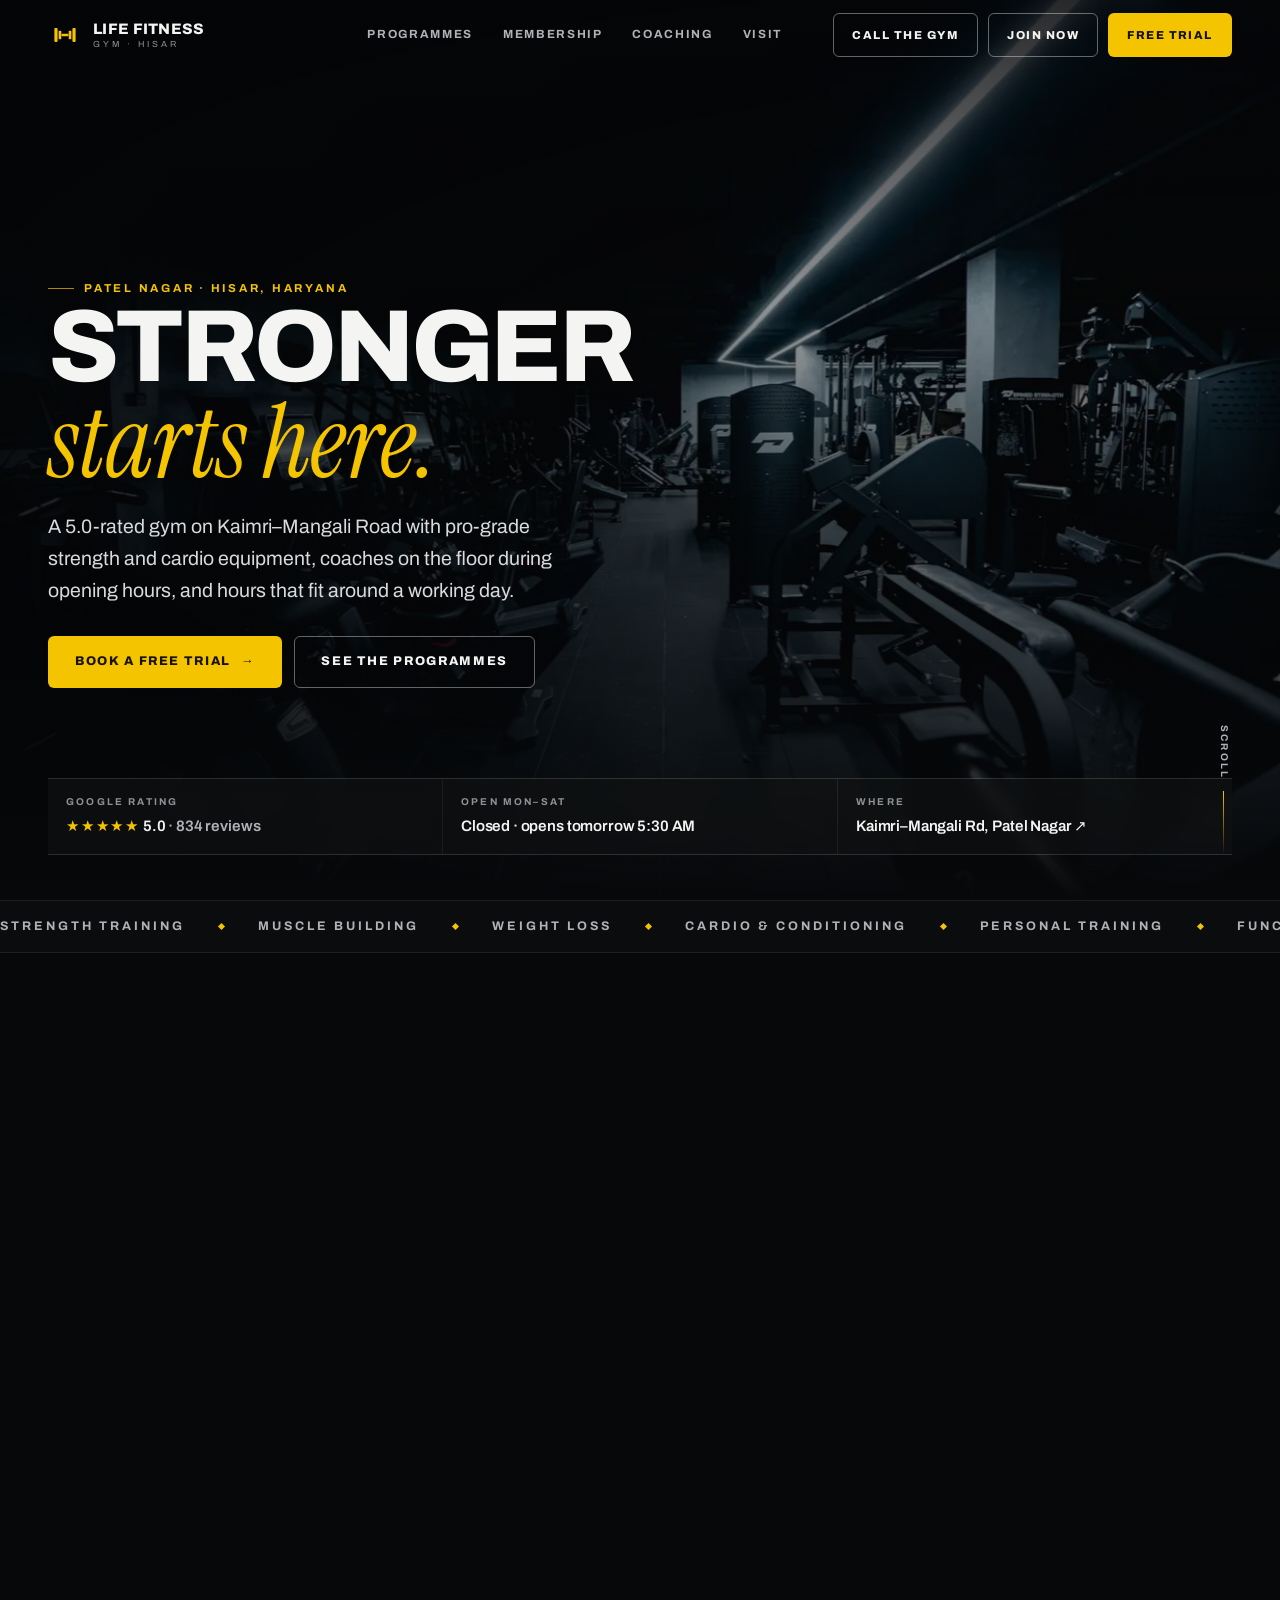
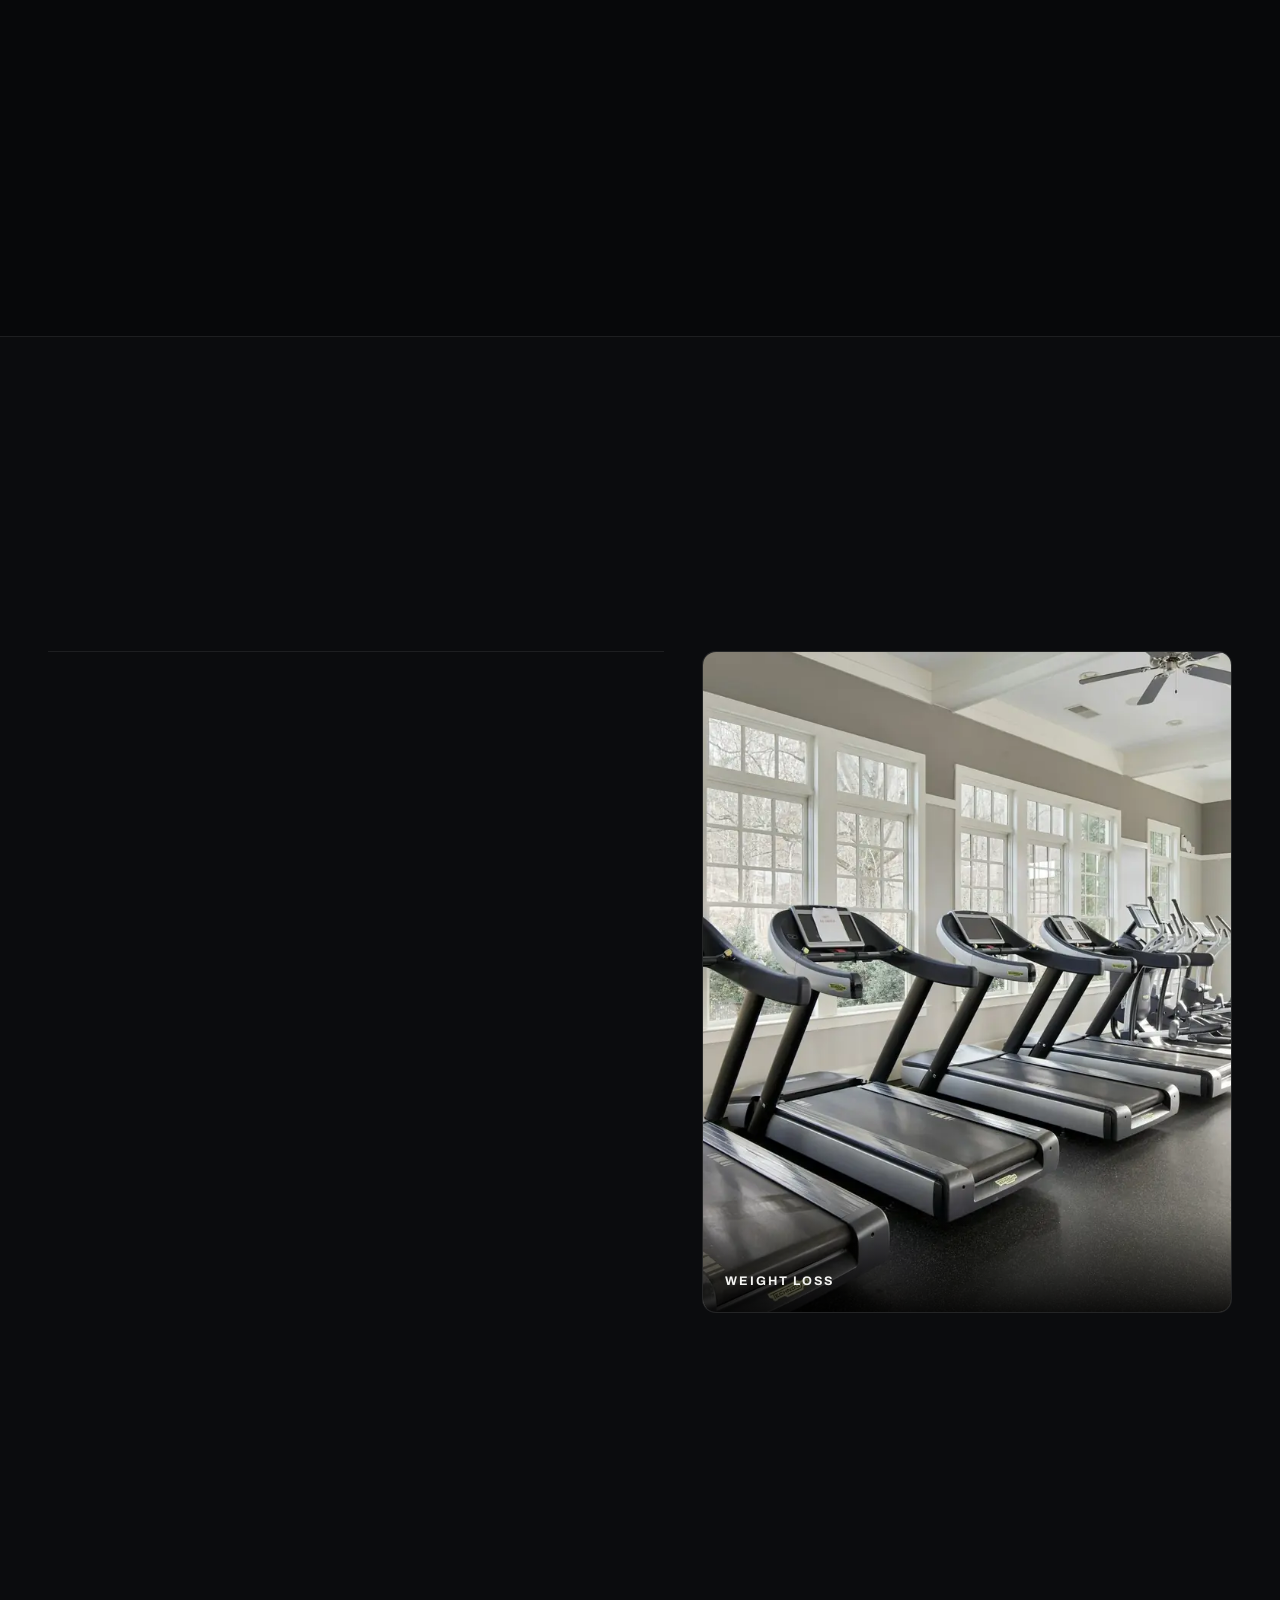
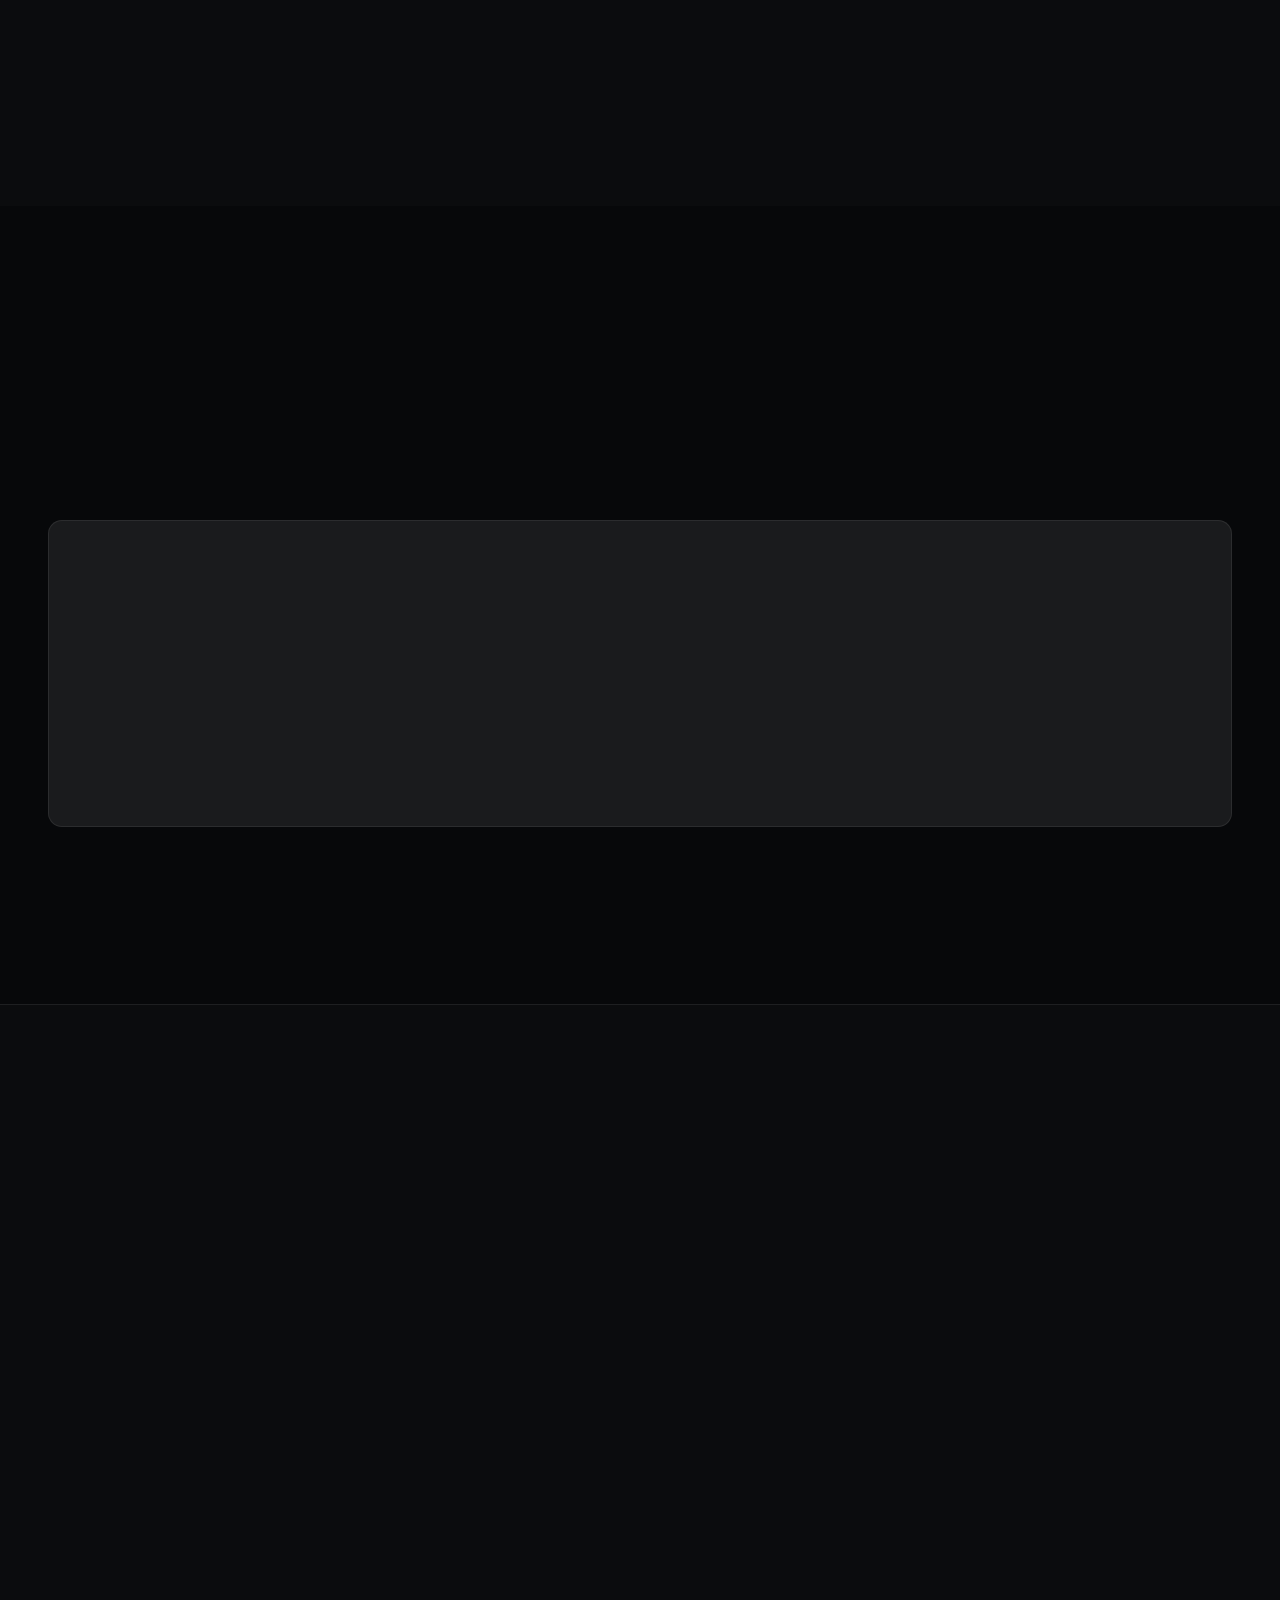
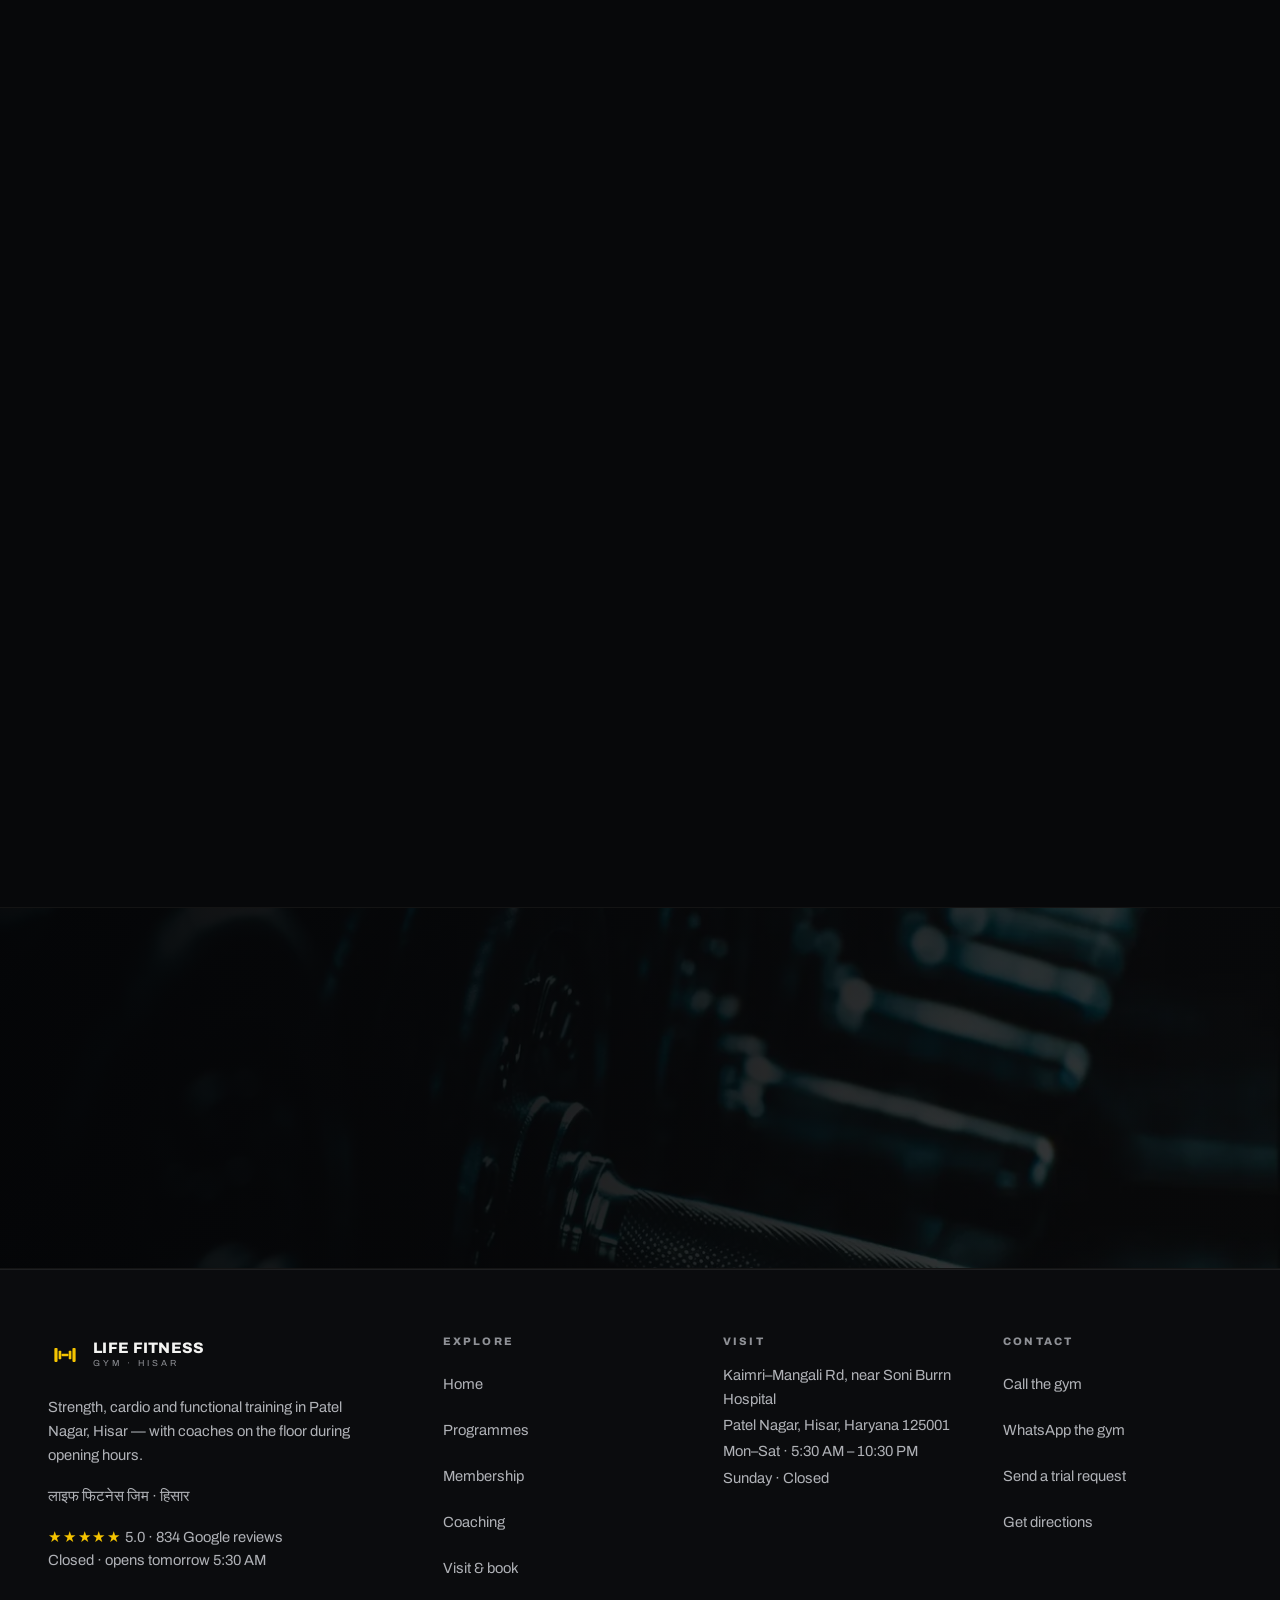
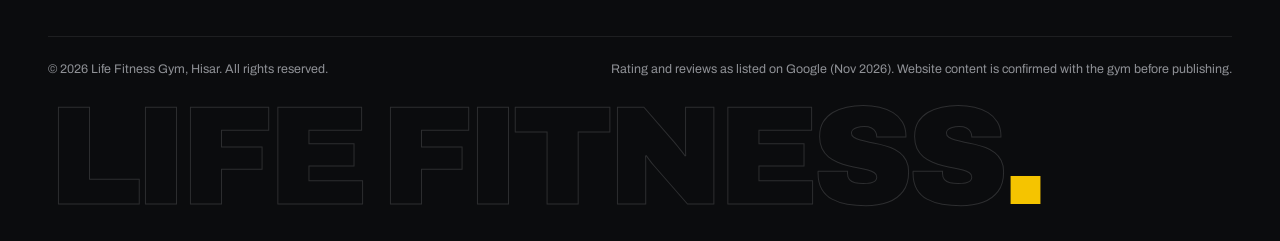
==== commit 8b06d1e5: "Replace with Life Fitness Gym v4 (phone filled from live Maps listing)" ====
--- a/index.html
+++ b/index.html
@@ -1,658 +1,1076 @@
 <!doctype html>
-<html lang="en">
+<html lang="en-IN">
   <head>
     <meta charset="utf-8" />
     <meta name="viewport" content="width=device-width, initial-scale=1" />
-    <title>Life Fitness Gym Hisar — Stronger starts here.</title>
-    <style>
-      :root {
-        --black: #000;
-        --graphite: #111;
-        --graphite-2: #171717;
-        --white: #fff;
-        --grey: #86868b;
-        --grey-2: #4a4a4e;
-        --yellow: #f5c400;
-        --line: rgba(255, 255, 255, 0.12);
-        --sans: -apple-system, BlinkMacSystemFont, "SF Pro Display", "Inter",
-          "Helvetica Neue", Helvetica, Arial, sans-serif;
-        --gutter: 22px;
-        --max: 1120px;
+    <script>document.documentElement.classList.add("js");</script>
+    <title>Life Fitness Gym, Hisar | Gym in Patel Nagar · Free Trial</title>
+    <!-- EDIT: keep under ~155 characters, mention the locality and the free trial. -->
+    <meta
+      name="description"
+      content="Life Fitness Gym, Patel Nagar, Hisar — strength, cardio and functional training with coaches on the floor. Open Mon–Sat 5:30 AM–10:30 PM. Book a free trial."
+    />
+    <meta name="theme-color" content="#07080a" />
+    <meta name="robots" content="index,follow" />
+    <meta name="author" content="Life Fitness Gym, Hisar" />
+    <meta name="geo.region" content="IN-HR" />
+    <meta name="geo.placename" content="Patel Nagar, Hisar, Haryana" />
+    <meta name="geo.position" content="29.1354618;75.7211909" />
+    <meta name="ICBM" content="29.1354618, 75.7211909" />
+
+    <!-- Open Graph / social. NOTE: og:url and canonical are added by
+         tools/set-domain.mjs once the live domain is known. -->
+    <meta property="og:type" content="website" />
+    <meta property="og:site_name" content="Life Fitness Gym, Hisar" />
+    <meta property="og:title" content="Life Fitness Gym, Hisar — Stronger starts here." />
+    <meta
+      property="og:description"
+      content="A 5.0-rated gym in Patel Nagar, Hisar. Strength, cardio and functional training with coaches on the floor. Open Mon–Sat, 5:30 AM–10:30 PM. Book a free trial."
+    />
+    <meta property="og:image" content="og-image.jpg" />
+    <meta property="og:image:width" content="1200" />
+    <meta property="og:image:height" content="630" />
+    <meta property="og:image:alt" content="A dark, premium gym floor at Life Fitness Gym, Hisar" />
+    <meta property="og:locale" content="en_IN" />
+    <meta name="twitter:card" content="summary_large_image" />
+    <meta name="twitter:title" content="Life Fitness Gym, Hisar — Stronger starts here." />
+    <meta
+      name="twitter:description"
+      content="Strength, cardio and functional training in Patel Nagar, Hisar. Coaches on the floor, open Mon–Sat 5:30 AM–10:30 PM. Book a free trial."
+    />
+    <meta name="twitter:image" content="og-image.jpg" />
+
+    <link rel="icon" href="favicon.svg" type="image/svg+xml" />
+    <link rel="icon" href="favicon-32.png" sizes="32x32" type="image/png" />
+    <link rel="apple-touch-icon" href="apple-touch-icon.png" />
+    <link rel="manifest" href="site.webmanifest" />
+
+    <link rel="preload" href="assets/fonts/archivo-latin.woff2" as="font" type="font/woff2" crossorigin />
+    <link
+      rel="preload"
+      as="image"
+      href="assets/img/lf_hero-1300.webp"
+      imagesrcset="assets/img/lf_hero-800.webp 800w, assets/img/lf_hero-1300.webp 1300w, assets/img/lf_hero-1800.webp 1800w"
+      imagesizes="100vw"
+    />
+    <link rel="stylesheet" href="assets/css/main.css" />
+
+    <script type="application/ld+json">
+      {
+        "@context": "https://schema.org",
+        "@graph": [
+          {
+            "@type": ["HealthClub", "ExerciseGym"],
+            "@id": "#gym",
+            "name": "Life Fitness Gym",
+            "alternateName": "Life Fitness Gym, Hisar",
+            "description": "Gym in Patel Nagar, Hisar offering strength training, cardio, functional training and personal training, with coaches on the floor during opening hours.",
+            "image": "og-image.jpg",
+            "logo": "icon-512.png",
+            "address": {
+              "@type": "PostalAddress",
+              "streetAddress": "Kaimri–Mangali Rd, near Soni Burrn Hospital",
+              "addressLocality": "Patel Nagar, Hisar",
+              "addressRegion": "Haryana",
+              "postalCode": "125001",
+              "addressCountry": "IN"
+            },
+            "geo": { "@type": "GeoCoordinates", "latitude": 29.1354618, "longitude": 75.7211909 },
+            "hasMap": "https://www.google.com/maps/search/?api=1&query=Life%20Fitness%20Gym%2C%20Kaimri-Mangali%20Rd%2C%20Patel%20Nagar%2C%20Hisar%2C%20Haryana%20125001",
+            "areaServed": { "@type": "City", "name": "Hisar" },
+            "openingHoursSpecification": [
+              {
+                "@type": "OpeningHoursSpecification",
+                "dayOfWeek": ["Monday", "Tuesday", "Wednesday", "Thursday", "Friday", "Saturday"],
+                "opens": "05:30",
+                "closes": "22:30"
+              }
+            ]
+          },
+          {
+            "@type": "WebSite",
+            "@id": "#website",
+            "name": "Life Fitness Gym, Hisar",
+            "inLanguage": "en-IN",
+            "about": { "@id": "#gym" }
+          }
+        ]
       }
-      * { box-sizing: border-box; }
-      html { -webkit-text-size-adjust: 100%; scroll-behavior: smooth; }
-      @media (prefers-reduced-motion: reduce) { html { scroll-behavior: auto; } }
-      body {
-        margin: 0;
-        background: var(--black);
-        color: var(--white);
-        font-family: var(--sans);
-        font-size: 17px;
-        line-height: 1.5;
-        -webkit-font-smoothing: antialiased;
-        overflow-x: hidden;
-      }
-      img { display: block; max-width: 100%; }
-      a { color: inherit; text-decoration: none; }
-      h1, h2, h3, p { margin: 0; }
-      :focus-visible { outline: 2px solid var(--yellow); outline-offset: 3px; border-radius: 8px; }
-      .wrap { width: 100%; max-width: var(--max); margin: 0 auto; padding: 0 var(--gutter); }
-      .eyebrow {
-        font-size: 13px; font-weight: 600; letter-spacing: 0.14em;
-        text-transform: uppercase; color: var(--yellow);
-      }
-      .lead { color: var(--grey); font-size: 19px; }
-
-      /* nav */
-      .nav {
-        position: sticky; top: 0; z-index: 60;
-        background: rgba(0, 0, 0, 0.6);
-        -webkit-backdrop-filter: saturate(180%) blur(20px);
-        backdrop-filter: saturate(180%) blur(20px);
-        border-bottom: 1px solid var(--line);
-      }
-      .nav__in {
-        max-width: var(--max); margin: 0 auto; padding: 0 var(--gutter);
-        height: 56px; display: flex; align-items: center; gap: 18px;
-      }
-      .mark { font-weight: 800; letter-spacing: -0.02em; font-size: 16px; }
-      .mark span { color: var(--yellow); }
-      .nav__links { margin-left: auto; display: flex; align-items: center; gap: 4px; }
-      .nav__links a {
-        font-size: 14px; color: #d6d6d8; padding: 11px 12px; min-height: 44px;
-        display: inline-flex; align-items: center;
-      }
-      .nav__links a:hover { color: #fff; }
-      .nav__links a.pill, .nav__links a.pill:hover { color: #140f00; min-height: 44px; padding: 0 18px; }
-      .mark { min-height: 44px; display: inline-flex; align-items: center; }
-      .pill {
-        background: var(--yellow); color: #140f00; font-weight: 700; font-size: 14px;
-        border-radius: 999px; padding: 0 18px; min-height: 36px;
-        display: inline-flex; align-items: center;
-      }
-      @media (max-width: 520px) {
-        .nav__links a.nav__hide { display: none; }
-      }
-
-      /* buttons */
-      .btns { display: flex; flex-wrap: wrap; gap: 12px; }
-      .btn {
-        display: inline-flex; align-items: center; justify-content: center;
-        min-height: 48px; padding: 0 24px; border-radius: 999px;
-        font-size: 16px; font-weight: 600; border: 1px solid transparent;
-        transition: transform 0.2s ease, background 0.2s ease, opacity 0.2s ease;
-      }
-      .btn:active { transform: scale(0.97); }
-      .btn--y { background: var(--yellow); color: #140f00; }
-      .btn--y:hover { background: #ffd51f; }
-      .btn--ghost { border-color: rgba(255, 255, 255, 0.35); color: #fff; }
-      .btn--ghost:hover { background: rgba(255, 255, 255, 0.1); }
-
-      /* hero */
-      .hero { position: relative; height: 100svh; min-height: 560px; overflow: hidden; }
-      .hero__media { position: absolute; inset: 0; will-change: transform; }
-      .hero__media img { width: 100%; height: 100%; object-fit: cover; }
-      .hero__scrim {
-        position: absolute; inset: 0;
-        background:
-          linear-gradient(180deg, rgba(0,0,0,0.75) 0%, rgba(0,0,0,0.25) 35%, rgba(0,0,0,0.85) 85%, #000 100%);
-      }
-      .hero__in {
-        position: relative; z-index: 2; height: 100%;
-        display: flex; flex-direction: column; justify-content: flex-end;
-        padding-bottom: clamp(48px, 9vh, 96px);
-      }
-      .hero h1 {
-        font-size: clamp(46px, 11vw, 112px); font-weight: 800;
-        letter-spacing: -0.045em; line-height: 0.95; margin: 14px 0 0;
-      }
-      .hero__sub { margin-top: 16px; font-size: clamp(17px, 2.4vw, 22px); color: #d6d6d8; }
-      .rating {
-        display: inline-flex; align-items: center; gap: 8px;
-        border: 1px solid rgba(245, 196, 0, 0.5); color: var(--yellow);
-        border-radius: 999px; padding: 7px 14px; font-size: 14px; font-weight: 600;
-        background: #141100;
-      }
-      .hero .btns { margin-top: 26px; }
-
-      /* reveal */
-      .rev { opacity: 0; transform: translateY(26px); transition: opacity 0.8s ease, transform 0.8s cubic-bezier(0.22,1,0.36,1); }
-      .rev.in { opacity: 1; transform: none; }
-
-      /* section base */
-      .sec { padding: clamp(80px, 13vh, 150px) 0; }
-      .sec h2 {
-        font-size: clamp(34px, 6vw, 68px); font-weight: 800;
-        letter-spacing: -0.04em; line-height: 1.02;
-      }
-      .sec__head p.lead { margin-top: 16px; max-width: 620px; }
-
-      /* exploded view */
-      .ex { position: relative; height: 320vh; background: #000; }
-      .ex__pin {
-        position: sticky; top: 0; height: 100svh; overflow: hidden;
-        display: flex; flex-direction: column; align-items: center; justify-content: center;
-      }
-      .ex__glow {
-        position: absolute; width: min(900px, 120vw); aspect-ratio: 1; border-radius: 50%;
-        background: radial-gradient(circle, rgba(245,196,0,0.28) 0%, rgba(245,196,0,0.07) 42%, rgba(0,0,0,0) 70%);
-        filter: blur(10px); pointer-events: none;
-      }
-      .ex__label { position: absolute; top: clamp(70px, 12vh, 120px); text-align: center; z-index: 4; padding: 0 var(--gutter); }
-      .ex__label .eyebrow { opacity: 0.9; }
-      .ex__label h2 {
-        font-size: clamp(30px, 5.6vw, 60px); font-weight: 800; letter-spacing: -0.04em; margin-top: 10px;
-      }
-      .ex__stage {
-        position: relative; z-index: 3;
-        width: min(760px, 92vw); height: min(300px, 46vw);
-        display: flex; align-items: center; justify-content: center;
-      }
-      .ex__part { position: absolute; top: 50%; left: 50%; will-change: transform; }
-      .ex__handle { width: min(420px, 52vw); transform: translate(-50%, -50%); }
-      .ex__plate { width: min(150px, 19vw); }
-      .ex__cap {
-        position: absolute; z-index: 5; left: 50%; bottom: clamp(60px, 14vh, 130px);
-        transform: translateX(-50%); width: min(620px, 90vw); text-align: center;
-        opacity: 0; transition: opacity 0.45s ease;
-      }
-      .ex__cap.on { opacity: 1; }
-      .ex__cap b {
-        display: block; font-size: clamp(18px, 3.4vw, 30px); font-weight: 700; letter-spacing: -0.02em;
-      }
-      .ex__cap span { display: block; margin-top: 8px; color: var(--grey); font-size: 15px; }
-      .ex__cap i {
-        display: block; width: 44px; height: 1px; background: var(--yellow);
-        margin: 0 auto 16px; opacity: 0.9;
-      }
-      .ex__final {
-        position: absolute; z-index: 6; inset: auto 0 auto 0; top: 50%;
-        transform: translateY(-50%); text-align: center; padding: 0 var(--gutter);
-        opacity: 0; transition: opacity 0.5s ease; pointer-events: none;
-      }
-      .ex__final.on { opacity: 1; }
-      .ex__final h3 {
-        font-size: clamp(40px, 9vw, 96px); font-weight: 800; letter-spacing: -0.045em;
-      }
-      .ex__bar {
-        position: absolute; left: 50%; transform: translateX(-50%); bottom: 26px;
-        width: min(260px, 60vw); height: 2px; background: rgba(255,255,255,0.16); border-radius: 2px; z-index: 5;
-      }
-      .ex__bar i { display: block; height: 100%; width: 0%; background: var(--yellow); border-radius: 2px; }
-
-      /* statement */
-      .say { padding: clamp(90px, 18vh, 200px) 0; }
-      .say p {
-        font-size: clamp(30px, 6.2vw, 72px); font-weight: 800;
-        letter-spacing: -0.04em; line-height: 1.08; max-width: 15ch;
-      }
-      .say .w { color: #6e6e73; transition: color 0.4s ease; }
-      .say .w.on { color: #fff; }
-
-      /* gallery */
-      .gal { display: grid; gap: 18px; margin-top: 46px; }
-      .shot { position: relative; border-radius: 24px; overflow: hidden; background: var(--graphite); }
-      .shot__frame { height: clamp(300px, 62vh, 620px); overflow: hidden; }
-      .shot img { width: 100%; height: 100%; object-fit: cover; will-change: transform; }
-      .shot figcaption {
-        position: absolute; left: 0; right: 0; bottom: 0; padding: 60px 26px 24px;
-        background: linear-gradient(180deg, rgba(0,0,0,0) 0%, rgba(0,0,0,0.8) 70%);
-        font-size: clamp(16px, 2.4vw, 22px); font-weight: 600; letter-spacing: -0.015em;
-      }
-
-      /* programs */
-      .grid4 { display: grid; gap: 16px; margin-top: 46px; grid-template-columns: repeat(auto-fit, minmax(240px, 1fr)); }
-      .card {
-        background: var(--graphite); border: 1px solid var(--line); border-radius: 22px;
-        padding: 28px 24px 30px; transition: transform 0.3s ease, border-color 0.3s ease;
-      }
-      .card:hover { transform: translateY(-4px); border-color: rgba(245,196,0,0.45); }
-      .card .num { font-size: 13px; font-weight: 700; color: var(--yellow); letter-spacing: 0.12em; }
-      .card h3 { margin-top: 14px; font-size: 22px; font-weight: 700; letter-spacing: -0.02em; }
-      .card p { margin-top: 10px; color: var(--grey); font-size: 15px; }
-      .card--photo { padding: 0; overflow: hidden; display: flex; flex-direction: column; }
-      .card__media { aspect-ratio: 4 / 5; overflow: hidden; background: var(--graphite-2); }
-      .card__media img {
-        width: 100%; height: 100%; object-fit: cover;
-        transform: scale(1.12); transition: transform 1.4s cubic-bezier(0.22,1,0.36,1);
-      }
-      .card--photo.in .card__media img { transform: scale(1); }
-      .card--photo.in:hover .card__media img { transform: scale(1.06); transition-duration: 0.6s; }
-      .card__body { padding: 22px 22px 26px; }
-      .card--photo h3 { margin-top: 10px; }
-      .card--photo p.desc { margin-top: 8px; }
-      @media (max-width: 640px) {
-        .grid4--swipe {
-          display: flex; grid-template-columns: none; overflow-x: auto;
-          scroll-snap-type: x mandatory; -webkit-overflow-scrolling: touch;
-          margin-left: calc(-1 * var(--gutter)); margin-right: calc(-1 * var(--gutter));
-          padding: 0 var(--gutter) 8px; scroll-padding: 0 var(--gutter); scrollbar-width: none;
-        }
-        .grid4--swipe::-webkit-scrollbar { display: none; }
-        .grid4--swipe .card { flex: 0 0 80%; scroll-snap-align: start; }
-      }
-      @media (prefers-reduced-motion: reduce) {
-        .card__media img, .card--photo.in:hover .card__media img { transform: none; transition: none; }
-      }
-
-      /* stats + quotes */
-      .stats { display: grid; gap: 18px; grid-template-columns: repeat(auto-fit, minmax(200px, 1fr)); }
-      .stat { border-top: 1px solid var(--line); padding-top: 20px; }
-      .stat b { display: block; font-size: clamp(44px, 8vw, 84px); font-weight: 800; letter-spacing: -0.045em; line-height: 1; }
-      .stat span { display: block; margin-top: 10px; color: var(--grey); font-size: 15px; }
-      .quotes { display: grid; gap: 16px; margin-top: 56px; grid-template-columns: repeat(auto-fit, minmax(260px, 1fr)); }
-      .quote { background: var(--graphite-2); border-radius: 22px; padding: 26px 24px; }
-      .quote .stars { color: var(--yellow); font-size: 14px; letter-spacing: 0.1em; }
-      .quote p { margin-top: 14px; font-size: 17px; letter-spacing: -0.01em; }
-      .quote small { display: block; margin-top: 16px; color: var(--grey); font-size: 13px; }
-
-      /* hours */
-      .hours { margin-top: 40px; border-top: 1px solid var(--line); max-width: 620px; }
-      .hours .row {
-        display: flex; justify-content: space-between; gap: 16px; align-items: baseline;
-        padding: 18px 0; border-bottom: 1px solid var(--line);
-      }
-      .hours .row b { font-weight: 600; font-size: 17px; }
-      .hours .row span { color: var(--grey); font-variant-numeric: tabular-nums; }
-      .hours .row.closed span { color: var(--grey); }
-
-      /* visit */
-      .visit { display: grid; gap: 28px; margin-top: 46px; grid-template-columns: repeat(auto-fit, minmax(300px, 1fr)); }
-      .panel { background: var(--graphite); border: 1px solid var(--line); border-radius: 24px; padding: 28px 24px; }
-      .panel h3 { font-size: 20px; font-weight: 700; letter-spacing: -0.02em; }
-      .addr { margin-top: 14px; color: var(--grey); font-size: 16px; line-height: 1.6; }
-      .panel .btns { margin-top: 22px; }
-      .field { margin-top: 16px; display: block; }
-      .field span { display: block; font-size: 13px; color: var(--grey); margin-bottom: 7px; }
-      .field input, .field select {
-        width: 100%; min-height: 48px; border-radius: 12px; padding: 0 14px;
-        background: #000; color: #fff; border: 1px solid rgba(255,255,255,0.22);
-        font: inherit; font-size: 16px;
-      }
-      .field input:focus, .field select:focus { border-color: var(--yellow); outline: none; }
-      form .btn { margin-top: 22px; width: 100%; }
-      .thanks {
-        margin-top: 18px; border-radius: 16px; padding: 18px;
-        background: rgba(245,196,0,0.1); border: 1px solid rgba(245,196,0,0.4); color: #ffe483;
-        font-size: 15px;
-      }
-      .mapbox { margin-top: 40px; border-radius: 24px; overflow: hidden; border: 1px solid var(--line); background: var(--graphite); }
-      .mapbox { display: block; position: relative; }
-      .mapbox img { width: 100%; height: clamp(280px, 42vh, 420px); object-fit: cover; border-radius: 24px; transition: transform 0.6s ease; }
-      .mapbox:hover img { transform: scale(1.02); }
-      .mapbox__pill {
-        position: absolute; right: 18px; bottom: 18px; min-height: 44px;
-        box-shadow: 0 6px 20px rgba(0,0,0,0.45);
-      }
-
-      /* footer */
-      .foot { border-top: 1px solid var(--line); padding: 40px 0 60px; }
-      .foot p { color: var(--grey); font-size: 14px; }
-      .foot small { display: block; margin-top: 8px; color: var(--grey); font-size: 12px; }
-
-      @media (prefers-reduced-motion: reduce) {
-        .rev { opacity: 1; transform: none; transition: none; }
-        .say .w { color: #fff; }
-        .ex__cap, .ex__final, .ex__label { position: static; transform: none; margin: 30px auto 0; transition: none; }
-        .ex__stage { margin-top: 30px; }
-        .ex__bar { display: none; }
-        .ex { height: auto; }
-        .ex__pin { position: static; height: auto; padding: 90px 0 60px; }
-        .hero__media { transform: none !important; }
-      }
-    </style>
+    </script>
   </head>
+
   <body>
-    <header class="nav">
-      <div class="nav__in">
-        <a class="mark" href="#top">LIFE FITNESS<span>.</span></a>
-        <nav class="nav__links">
-          <a href="#floor" class="nav__hide">Floor</a>
-          <a href="#training" class="nav__hide">Training</a>
-          <a href="#visit" class="nav__hide">Visit</a>
-          <a class="pill" href="#visit">Join now</a>
+    <a class="skip-link" href="#main">Skip to content</a>
+    <div class="progress" aria-hidden="true"><i data-progress></i></div>
+
+    <noscript>
+          <nav class="nojs-nav" aria-label="Pages">
+            <div class="container nojs-nav__inner">
+              <a href="index.html">Home</a>
+              <a href="programmes.html">Programmes</a>
+              <a href="membership.html">Membership</a>
+              <a href="coaching.html">Coaching</a>
+              <a href="contact.html">Visit &amp; book</a>
+              <a class="nojs-nav__cta" href="#book">Book a free trial</a>
+            </div>
+          </nav>
+    </noscript>
+
+    <!-- ============================================================ header -->
+    <header class="site-header" data-header>
+      <div class="container site-header__inner">
+        <a class="logo" href="index.html" aria-label="Life Fitness Gym, Hisar — home">
+          <svg class="logo__mark" viewBox="0 0 64 64" aria-hidden="true" focusable="false">
+            <rect x="12" y="19" width="6" height="26" rx="1.5" fill="currentColor" />
+            <rect x="20" y="24" width="5" height="16" rx="1.2" fill="currentColor" />
+            <rect x="25.5" y="29.5" width="13" height="5" rx="1.5" fill="currentColor" />
+            <rect x="39" y="24" width="5" height="16" rx="1.2" fill="currentColor" />
+            <rect x="46" y="19" width="6" height="26" rx="1.5" fill="currentColor" />
+          </svg>
+          <span class="logo__type">
+            <span class="logo__name">Life Fitness</span>
+            <span class="logo__sub">Gym · Hisar</span>
+          </span>
+        </a>
+
+        <nav class="nav" aria-label="Main navigation">
+          <ul class="nav__list">
+            <li><a class="nav__link" href="programmes.html">Programmes</a></li>
+            <li><a class="nav__link" href="membership.html">Membership</a></li>
+            <li><a class="nav__link" href="coaching.html">Coaching</a></li>
+            <li><a class="nav__link" href="contact.html">Visit</a></li>
+          </ul>
         </nav>
+
+        <div class="site-header__actions">
+          <a class="btn btn--outline btn--sm" data-contact="call" hidden href="#">Call the gym</a>
+          <a class="btn btn--outline btn--sm" href="membership.html#plans">Join now</a>
+          <a class="btn btn--gold btn--sm" href="#book">Free trial</a>
+        </div>
+
+        <button
+          class="nav-toggle"
+          type="button"
+          data-nav-toggle
+          aria-expanded="false"
+          aria-controls="drawer"
+        >
+          <span class="nav-toggle__bars" aria-hidden="true"><i></i><i></i><i></i></span>
+          Menu
+        </button>
       </div>
     </header>
 
-    <main id="top">
+    <!-- ============================================================ drawer -->
+    <div class="drawer" id="drawer" data-drawer>
+      <nav class="drawer__list" aria-label="Mobile navigation">
+        <a href="index.html" class="drawer__link" aria-current="page" style="--i: 0">Home <small>01</small></a>
+        <a href="programmes.html" class="drawer__link" style="--i: 1">Programmes <small>02</small></a>
+        <a href="membership.html" class="drawer__link" style="--i: 2">Membership <small>03</small></a>
+        <a href="coaching.html" class="drawer__link" style="--i: 3">Coaching <small>04</small></a>
+        <a href="contact.html" class="drawer__link" style="--i: 4">Visit &amp; book <small>05</small></a>
+      </nav>
+      <div class="drawer__foot">
+        <a class="btn btn--gold btn--block" href="#book">Book a free trial</a>
+        <a class="btn btn--outline btn--block" href="membership.html#plans">Join now</a>
+        <a class="btn btn--outline btn--block" data-contact="whatsapp" hidden href="#">WhatsApp the gym</a>
+        <p class="drawer__meta">
+          <span>Kaimri–Mangali Rd, Patel Nagar, Hisar</span>
+          <span>Mon–Sat 5:30 AM – 10:30 PM · Sunday closed</span>
+          <span data-open-status>Open now</span>
+        </p>
+      </div>
+    </div>
+
+    <main id="main">
+      <!-- ========================================================== hero -->
       <section class="hero">
-        <div class="hero__media" id="heroMedia">
-          <img src="g1.jpg" alt="The Life Fitness Gym floor in Hisar, with a green turf lane and rows of machines" />
-        </div>
-        <div class="hero__scrim"></div>
-        <div class="hero__in">
-          <div class="wrap">
-            <p class="rating">★ 5.0 · 834 Google reviews</p>
-            <h1>Stronger<br />starts here.</h1>
-            <p class="hero__sub">Hisar's top-rated gym · Patel Nagar</p>
+        <div class="hero__media" data-hero-media>
+          <picture>
+            <source
+              type="image/webp"
+              sizes="100vw"
+              srcset="
+                assets/img/lf_hero-800.webp   800w,
+                assets/img/lf_hero-1300.webp 1300w,
+                assets/img/lf_hero-1800.webp 1800w
+              "
+            />
+            <img
+              src="assets/img/lf_hero-1300.jpg"
+              alt="The Life Fitness Gym floor in Hisar: dark walls, LED strip lighting and a row of training machines"
+              width="1800"
+              height="1200"
+              fetchpriority="high"
+              decoding="async"
+            />
+          </picture>
+        </div>
+        <div class="hero__scrim" aria-hidden="true"></div>
+
+        <div class="container hero__inner">
+          <div>
+            <p class="eyebrow">Patel Nagar · Hisar, Haryana</p>
+            <h1 class="h1">
+              Stronger<br />
+              <span class="serif gold">starts here.</span>
+            </h1>
+            <p class="hero__sub">
+              A 5.0-rated gym on Kaimri–Mangali Road with pro-grade strength and cardio
+              equipment, coaches on the floor during opening hours, and hours that fit around a
+              working day.
+            </p>
             <div class="btns">
-              <a class="btn btn--y" href="#visit">Start your trial</a>
-              <a class="btn btn--ghost" href="https://www.google.com/maps/search/?api=1&amp;query=Life%20Fitness%20Gym%20Kaimri%20Mangali%20Rd%20Patel%20Nagar%20Hisar" target="_blank" rel="noopener">Get directions</a>
-            </div>
-          </div>
-        </div>
+              <a class="btn btn--gold" href="#book">
+                Book a free trial
+                <span aria-hidden="true">→</span>
+              </a>
+              <a class="btn btn--outline" href="programmes.html">See the programmes</a>
+            </div>
+          </div>
+
+          <dl class="hero__rail">
+            <div class="hero__rail-item">
+              <dt>Google rating</dt>
+              <dd><span class="stars" aria-hidden="true">★★★★★</span> 5.0 <span class="muted">· 834 reviews</span></dd>
+            </div>
+            <div class="hero__rail-item">
+              <dt>Open Mon–Sat</dt>
+              <dd data-open-status>5:30 AM – 10:30 PM</dd>
+            </div>
+            <div class="hero__rail-item">
+              <dt>Where</dt>
+              <dd>
+                <a
+                  href="https://www.google.com/maps/search/?api=1&amp;query=Life%20Fitness%20Gym%2C%20Kaimri-Mangali%20Rd%2C%20Patel%20Nagar%2C%20Hisar%2C%20Haryana%20125001"
+                  target="_blank"
+                  rel="noopener"
+                  >Kaimri–Mangali Rd, Patel Nagar ↗</a
+                >
+              </dd>
+            </div>
+          </dl>
+        </div>
+        <p class="hero__scroll" aria-hidden="true">Scroll</p>
       </section>
 
-      <section class="ex" id="exploded">
-        <div class="ex__pin">
-          <div class="ex__glow"></div>
-          <div class="ex__label">
-            <p class="eyebrow">Every part, engineered</p>
-            <h2>Taken apart.</h2>
-          </div>
-          <div class="ex__stage" id="stage">
-            <img class="ex__part ex__plate" data-part="p-outer-l" src="gym_plate.png" alt="" />
-            <img class="ex__part ex__plate" data-part="p-inner-l" src="gym_plate.png" alt="" />
-            <img class="ex__part ex__handle" data-part="handle" src="gym_handle.png" alt="Knurled steel dumbbell handle" />
-            <img class="ex__part ex__plate" data-part="p-inner-r" src="gym_plate.png" alt="" />
-            <img class="ex__part ex__plate" data-part="p-outer-r" src="gym_plate.png" alt="Precision weight plate" />
-          </div>
-          <div class="ex__cap" data-cap="0"><i></i><b>Knurled steel grip</b><span>Locks in every rep.</span></div>
-          <div class="ex__cap" data-cap="1"><i></i><b>Precision weight plates</b><span>Balanced to the gram.</span></div>
-          <div class="ex__cap" data-cap="2"><i></i><b>Pro-grade machines</b><span>Strength and cardio zones, side by side.</span></div>
-          <div class="ex__cap" data-cap="3"><i></i><b>Coaches on the floor</b><span>Every session, not just the first one.</span></div>
-          <div class="ex__final" id="exFinal"><h3>Built for results.</h3></div>
-          <div class="ex__bar"><i id="exBar"></i></div>
-        </div>
+      <!-- ======================================================== ticker -->
+      <div class="ticker" aria-hidden="true">
+        <div class="ticker__track">
+          <div class="ticker__set" data-ticker-set>
+            <span class="ticker__item">Strength training</span>
+            <span class="ticker__item">Muscle building</span>
+            <span class="ticker__item">Weight loss</span>
+            <span class="ticker__item">Cardio &amp; conditioning</span>
+            <span class="ticker__item">Personal training</span>
+            <span class="ticker__item">Functional training</span>
+            <span class="ticker__item">General fitness</span>
+          </div>
+        </div>
+      </div>
+
+      <!-- ===================================================== statement -->
+      <section class="section">
+        <div class="container statement">
+          <p class="statement__text rv" data-statement data-accent="serious">
+            Not a gym for everyone. A gym for anyone serious about showing up.
+          </p>
+          <div class="statement__aside rv" style="--d: 0.1s">
+            <p class="lede">
+              Life Fitness Gym sits on Kaimri–Mangali Road in Patel Nagar: one floor for
+              strength, one for cardio, and space for the functional work in between. Walk in
+              during opening hours and a coach will show you around.
+            </p>
+            <ul class="fact-list">
+              <li>
+                <svg viewBox="0 0 24 24" aria-hidden="true" fill="none" stroke="currentColor" stroke-width="2">
+                  <path d="M5 13l4 4L19 7" stroke-linecap="round" stroke-linejoin="round" />
+                </svg>
+                <span><b>Open 17 hours a day</b>, Monday to Saturday — early morning to late evening.</span>
+              </li>
+              <li>
+                <svg viewBox="0 0 24 24" aria-hidden="true" fill="none" stroke="currentColor" stroke-width="2">
+                  <path d="M5 13l4 4L19 7" stroke-linecap="round" stroke-linejoin="round" />
+                </svg>
+                <span><b>Coaches on the floor</b>, not behind a desk — form, technique and a plan that fits you.</span>
+              </li>
+              <li>
+                <svg viewBox="0 0 24 24" aria-hidden="true" fill="none" stroke="currentColor" stroke-width="2">
+                  <path d="M5 13l4 4L19 7" stroke-linecap="round" stroke-linejoin="round" />
+                </svg>
+                <span><b>Personal training available</b> for cardio, weight training and CrossFit-style sessions.</span>
+              </li>
+              <li>
+                <svg viewBox="0 0 24 24" aria-hidden="true" fill="none" stroke="currentColor" stroke-width="2">
+                  <path d="M5 13l4 4L19 7" stroke-linecap="round" stroke-linejoin="round" />
+                </svg>
+                <span><b>Train a day first.</b> Request a free trial and decide after you have seen the floor.</span>
+              </li>
+            </ul>
+            <div class="btns">
+              <a class="btn btn--gold" href="#book">Request your free trial</a>
+              <a class="btn btn--outline" href="membership.html">Compare plans</a>
+            </div>
+          </div>
+        </div>
+
+        <div class="container mt-5">
+          <div class="zone-strip rv">
+            <p class="zone-strip__label">On the floor</p>
+            <ul class="zone-strip__list">
+              <li>Racks &amp; barbells</li>
+              <li>Dumbbell wall</li>
+              <li>Machine floor</li>
+              <li>Cardio row</li>
+              <li>Functional space</li>
+            </ul>
+            <a class="link-arrow zone-strip__cta" href="#facilities">See the floor <span aria-hidden="true">→</span></a>
+          </div>       </div>
       </section>
 
-      <section class="say wrap" id="say">
-        <p id="sayText">Superb machines. Supportive coaches. A spotless, spacious floor. And fees that make sense.</p>
+      <!-- ==================================================== programmes -->
+      <section class="section section--surface section--rule" id="programmes">
+        <div class="container">
+          <div class="section-head section-head--split">
+            <div class="rv">
+              <p class="eyebrow">Training</p>
+              <h2 class="h2 mt-2">Five ways to train.</h2>
+            </div>
+            <p class="lede rv" style="--d: 0.08s">
+              Pick the goal, and the sessions follow. Every programme runs on the same floor with a
+              coach who knows what you are working towards.
+            </p>
+          </div>
+
+          <div class="progs">
+            <div class="prog-list" data-prog-list>
+              <a class="prog-row rv" data-prog="weight-loss" data-prog-label="Weight loss" href="programmes.html#weight-loss">
+                <span class="prog-row__idx">01</span>
+                <span class="prog-row__body">
+                  <span class="prog-row__title">Weight loss</span>
+                  <span class="prog-row__desc">
+                    Cardio blocks, circuits and steady strength work, with simple food guidance that
+                    fits a normal day in Hisar.
+                  </span>
+                  <span class="prog-row__meta">
+                    <span class="tag tag--gold">Fat loss</span>
+                    <span class="tag">Beginner friendly</span>
+                  </span>
+                  <span class="prog-row__thumb">
+                    <img
+                      src="assets/img/lf_prog_cardio-800.webp"
+                      alt="A row of treadmills at Life Fitness Gym"
+                      width="800"
+                      height="533"
+                      loading="lazy"
+                      decoding="async"
+                    />
+                  </span>
+                </span>
+                <span class="prog-row__arrow" aria-hidden="true">→</span>
+              </a>
+
+              <a class="prog-row rv" data-prog="muscle-building" data-prog-label="Muscle building" href="programmes.html#muscle-building">
+                <span class="prog-row__idx">02</span>
+                <span class="prog-row__body">
+                  <span class="prog-row__title">Muscle building</span>
+                  <span class="prog-row__desc">
+                    Structured hypertrophy work — progressive loads, controlled tempo, and enough
+                    recovery to actually grow.
+                  </span>
+                  <span class="prog-row__meta">
+                    <span class="tag tag--gold">Hypertrophy</span>
+                    <span class="tag">Split training</span>
+                  </span>
+                  <span class="prog-row__thumb">
+                    <img
+                      src="assets/img/lf_prog_strength-800.webp"
+                      alt="A member training with a barbell"
+                      width="800"
+                      height="533"
+                      loading="lazy"
+                      decoding="async"
+                    />
+                  </span>
+                </span>
+                <span class="prog-row__arrow" aria-hidden="true">→</span>
+              </a>
+
+              <a class="prog-row rv" data-prog="strength" data-prog-label="Strength training" href="programmes.html#strength">
+                <span class="prog-row__idx">03</span>
+                <span class="prog-row__body">
+                  <span class="prog-row__title">Strength training</span>
+                  <span class="prog-row__desc">
+                    Racks, barbells and plates. Squat, press and pull with a coach checking the bar
+                    path and your setup.
+                  </span>
+                  <span class="prog-row__meta">
+                    <span class="tag tag--gold">Barbell work</span>
+                    <span class="tag">Racks &amp; platforms</span>
+                  </span>
+                  <span class="prog-row__thumb">
+                    <img
+                      src="assets/img/lf_rack-800.webp"
+                      alt="Power racks with loaded barbells"
+                      width="800"
+                      height="533"
+                      loading="lazy"
+                      decoding="async"
+                    />
+                  </span>
+                </span>
+                <span class="prog-row__arrow" aria-hidden="true">→</span>
+              </a>
+
+              <a class="prog-row rv" data-prog="personal-training" data-prog-label="Personal training" href="programmes.html#personal-training">
+                <span class="prog-row__idx">04</span>
+                <span class="prog-row__body">
+                  <span class="prog-row__title">Personal training</span>
+                  <span class="prog-row__desc">
+                    One coach, one plan, written for your body and your schedule — with the diet side
+                    handled too.
+                  </span>
+                  <span class="prog-row__meta">
+                    <span class="tag tag--gold">1:1 coaching</span>
+                    <span class="tag">Plan + diet</span>
+                  </span>
+                  <span class="prog-row__thumb">
+                    <img
+                      src="assets/img/lf_prog_pt-800.webp"
+                      alt="A trainer coaching a member through the movement"
+                      width="800"
+                      height="533"
+                      loading="lazy"
+                      decoding="async"
+                    />
+                  </span>
+                </span>
+                <span class="prog-row__arrow" aria-hidden="true">→</span>
+              </a>
+
+              <a class="prog-row rv" data-prog="general-fitness" data-prog-label="General fitness" href="programmes.html#general-fitness">
+                <span class="prog-row__idx">05</span>
+                <span class="prog-row__body">
+                  <span class="prog-row__title">General fitness</span>
+                  <span class="prog-row__desc">
+                    For staying active rather than chasing numbers: full-body sessions that leave you
+                    better, not broken.
+                  </span>
+                  <span class="prog-row__meta">
+                    <span class="tag tag--gold">All levels</span>
+                    <span class="tag">Full body</span>
+                  </span>
+                  <span class="prog-row__thumb">
+                    <img
+                      src="assets/img/lf_prog_functional-800.webp"
+                      alt="Functional training on the gym floor"
+                      width="800"
+                      height="533"
+                      loading="lazy"
+                      decoding="async"
+                    />
+                  </span>
+                </span>
+                <span class="prog-row__arrow" aria-hidden="true">→</span>
+              </a>
+            </div>
+
+            <div class="prog-preview" data-prog-preview aria-hidden="true">
+              <img class="is-shown" data-slug="weight-loss" src="assets/img/lf_prog_cardio-1300.webp" alt="" width="1300" height="867" loading="lazy" decoding="async" />
+              <img data-slug="muscle-building" src="assets/img/lf_prog_strength-1300.webp" alt="" width="1300" height="867" loading="lazy" decoding="async" />
+              <img data-slug="strength" src="assets/img/lf_rack-1300.webp" alt="" width="1300" height="867" loading="lazy" decoding="async" />
+              <img data-slug="personal-training" src="assets/img/lf_prog_pt-1300.webp" alt="" width="1300" height="867" loading="lazy" decoding="async" />
+              <img data-slug="general-fitness" src="assets/img/lf_prog_functional-1300.webp" alt="" width="1300" height="867" loading="lazy" decoding="async" />
+              <p class="prog-preview__caption" data-prog-caption>Weight loss</p>
+            </div>
+          </div>
+
+          <p class="small rv mt-4">
+            Programme availability is confirmed by the gym. Ask at the desk which sessions are running
+            this week — or
+            <a class="link-plain" href="#book">send a request</a> and a coach will reply.
+          </p>
+        </div>
       </section>
 
-      <section class="sec" id="floor">
-        <div class="wrap">
-          <div class="sec__head rev">
-            <p class="eyebrow">The floor</p>
-            <h2>Room to move.</h2>
-            <p class="lead">Turf for the functional work, racks and benches for the heavy days, and space between every station.</p>
-          </div>
+      <!-- ==================================================== membership -->
+      <section class="section" id="membership">
+        <div class="container">
+          <div class="section-head section-head--split">
+            <div class="rv">
+              <p class="eyebrow">Membership</p>
+              <h2 class="h2 mt-2">Four ways to join.</h2>
+            </div>
+            <p class="lede rv" style="--d: 0.08s">
+              Choose how long you want to train for. Fees are set by the gym and confirmed in person
+              or over the phone, so ask for today’s rate when you enquire — the floor and the coaching
+              are the same on every plan.
+            </p>
+          </div>
+
+          <div class="plans">
+            <article class="plan rv">
+              <div class="plan__top">
+                <span class="plan__name">Monthly</span>
+                <span class="plan__period">1 month</span>
+              </div>
+              <p class="plan__price">
+                <!-- EDIT: replace “Fees on request” with the gym's confirmed monthly fee. -->
+                <b>Fees on request</b>
+                <span>Confirmed when you enquire.</span>
+              </p>
+              <p class="plan__for"><span>Best for</span>trying the gym out</p>
+              <div class="plan__foot">
+                <a class="btn btn--outline btn--block" href="#book" data-prefill-plan="monthly">Enquire about this plan</a>
+              </div>
+            </article>
+
+            <article class="plan rv" style="--d: 0.06s">
+              <div class="plan__top">
+                <span class="plan__name">Quarterly</span>
+                <span class="plan__period">3 months</span>
+              </div>
+              <p class="plan__price">
+                <!-- EDIT: replace “Fees on request” with the gym’s confirmed fee for the quarterly plan. -->
+                <b>Fees on request</b>
+                <span>Confirmed when you enquire.</span>
+              </p>
+              <p class="plan__for"><span>Best for</span>building a routine</p>
+              <div class="plan__foot">
+                <a class="btn btn--outline btn--block" href="#book" data-prefill-plan="quarterly">Enquire about this plan</a>
+              </div>
+            </article>
+
+            <article class="plan rv" style="--d: 0.12s">
+              <div class="plan__top">
+                <span class="plan__name">Half-yearly</span>
+                <span class="plan__period">6 months</span>
+              </div>
+              <p class="plan__price">
+                <!-- EDIT: replace “Fees on request” with the gym’s confirmed fee for the half-yearly plan. -->
+                <b>Fees on request</b>
+                <span>Confirmed when you enquire.</span>
+              </p>
+              <p class="plan__for"><span>Best for</span>staying consistent</p>
+              <div class="plan__foot">
+                <a class="btn btn--outline btn--block" href="#book" data-prefill-plan="half-yearly">Enquire about this plan</a>
+              </div>
+            </article>
+
+            <article class="plan rv" style="--d: 0.18s">
+              <div class="plan__top">
+                <span class="plan__name">Annual</span>
+                <span class="plan__period">12 months</span>
+              </div>
+              <p class="plan__price">
+                <!-- EDIT: replace “Fees on request” with the gym’s confirmed fee for the annual plan. -->
+                <b>Fees on request</b>
+                <span>Confirmed when you enquire.</span>
+              </p>
+              <p class="plan__for"><span>Best for</span>training all year</p>
+              <div class="plan__foot">
+                <a class="btn btn--outline btn--block" href="#book" data-prefill-plan="annual">Enquire about this plan</a>
+              </div>
+            </article>
+          </div>
+
+          <div class="btns rv mt-4">
+            <a class="btn btn--gold" href="membership.html">See the full comparison</a>
+            <a class="link-arrow" href="#book">
+              Start with a free trial <span aria-hidden="true">→</span>
+            </a>
+          </div>
+        </div>
+      </section>
+
+      <!-- ====================================================== coaching -->
+      <section class="section section--surface section--rule">
+        <div class="container split">
+          <figure class="media-frame media-frame--portrait rv">
+            <img
+              src="assets/img/lf_prog_pt-1300.webp"
+              alt="A Life Fitness Gym coach guiding a member through an exercise"
+              width="1300"
+              height="867"
+              loading="lazy"
+              decoding="async"
+            />
+            <figcaption>Coaching on the floor — technique first, then load.</figcaption>
+          </figure>
+          <div class="rv" style="--d: 0.08s">
+            <p class="eyebrow">Coaching</p>
+            <h2 class="h2 mt-2">A coach on the floor.<br />Not behind a desk.</h2>
+            <p class="lede mt-3">
+              Coaches are on the floor during opening hours, so someone can fix a setup, spot a lift
+              and tell you what to do next. Personal training is available for cardio, weight
+              training and CrossFit-style sessions.
+            </p>
+            <ul class="fact-list mt-4">
+              <li>
+                <svg viewBox="0 0 24 24" aria-hidden="true" fill="none" stroke="currentColor" stroke-width="2"><path d="M5 13l4 4L19 7" stroke-linecap="round" stroke-linejoin="round"/></svg>
+                <span><b>Technique checks</b> on the main lifts, with a coach on the floor.</span>
+              </li>
+              <li>
+                <svg viewBox="0 0 24 24" aria-hidden="true" fill="none" stroke="currentColor" stroke-width="2"><path d="M5 13l4 4L19 7" stroke-linecap="round" stroke-linejoin="round"/></svg>
+                <span><b>Personal training</b> with a written plan and diet guidance.</span>
+              </li>
+              <li>
+                <svg viewBox="0 0 24 24" aria-hidden="true" fill="none" stroke="currentColor" stroke-width="2"><path d="M5 13l4 4L19 7" stroke-linecap="round" stroke-linejoin="round"/></svg>
+                <span><b>Long opening hours</b> — 5:30 AM to 10:30 PM, Monday to Saturday.</span>
+              </li>
+            </ul>
+            <div class="btns mt-4">
+              <a class="btn btn--gold" href="coaching.html">How coaching works</a>
+              <a class="btn btn--outline" href="#book" data-prefill-goal="Personal training">Ask about personal training</a>
+            </div>
+          </div>
+        </div>
+      </section>
+
+      <!-- ==================================================== facilities -->
+      <section class="section" id="facilities">
+        <div class="container">
+          <div class="section-head section-head--split">
+            <div class="rv">
+              <p class="eyebrow">The floor</p>
+              <h2 class="h2 mt-2">Room to move.</h2>
+            </div>
+            <p class="lede rv" style="--d: 0.08s">
+              Turf space for the functional work, racks and benches for the heavy days, pro-grade
+              machines for every muscle group, and a dumbbell wall that runs the length of the room.
+            </p>
+          </div>
+
           <div class="gal">
-            <figure class="shot rev">
-              <div class="shot__frame"><img src="g2.jpg" alt="The turf lane and machines at Life Fitness Gym" data-par /></div>
-              <figcaption>Turf lane for sled, lunges &amp; functional work</figcaption>
-            </figure>
-            <figure class="shot rev">
-              <div class="shot__frame"><img src="g4.jpg" alt="Squat rack, bench and free weights under a motivational poster" data-par /></div>
-              <figcaption>Racks, benches and free weights — "Think training's hard? Try losing."</figcaption>
-            </figure>
+            <button class="gal__item gal__item--half rv" type="button"
+              data-lightbox-item data-full="assets/img/lf_rack-1800.webp"
+              data-caption="Racks, barbells and plates — built for heavy days" aria-label="View larger photo: Racks, barbells and plates — built for heavy days">
+              <span class="gal__zoom" aria-hidden="true">
+                <svg width="15" height="15" viewBox="0 0 24 24" fill="none" stroke="currentColor" stroke-width="2"><circle cx="11" cy="11" r="7"/><path d="M20 20l-3.5-3.5" stroke-linecap="round"/></svg>
+              </span>
+              <picture>
+                <source type="image/webp" sizes="(min-width: 860px) 62vw, 100vw" srcset="assets/img/lf_rack-800.webp 800w, assets/img/lf_rack-1300.webp 1300w, assets/img/lf_rack-1800.webp 1800w" />
+                <img src="assets/img/lf_rack-1300.jpg" alt="Power racks with loaded barbells at Life Fitness Gym, Hisar" width="1800" height="1200" loading="lazy" decoding="async" />
+              </picture>
+              <span class="gal__caption">Racks &amp; barbells<small>Strength area</small></span>
+            </button>
+
+            <button class="gal__item gal__item--third rv" type="button"
+              data-lightbox-item data-full="assets/img/lf_floor-1800.webp"
+              data-caption="Pro-grade machines across the main floor" aria-label="View larger photo: Pro-grade machines across the main floor">
+              <span class="gal__zoom" aria-hidden="true">
+                <svg width="15" height="15" viewBox="0 0 24 24" fill="none" stroke="currentColor" stroke-width="2"><circle cx="11" cy="11" r="7"/><path d="M20 20l-3.5-3.5" stroke-linecap="round"/></svg>
+              </span>
+              <picture>
+                <source type="image/webp" sizes="(min-width: 860px) 33vw, 100vw" srcset="assets/img/lf_floor-800.webp 800w, assets/img/lf_floor-1300.webp 1300w, assets/img/lf_floor-1800.webp 1800w" />
+                <img src="assets/img/lf_floor-1300.jpg" alt="Gym machines in a dark room lined with LED strips" width="1200" height="1800" loading="lazy" decoding="async" />
+              </picture>
+              <span class="gal__caption">Machine floor<small>Every muscle group</small></span>
+            </button>
+
+            <button class="gal__item gal__item--third rv" type="button"
+              data-lightbox-item data-full="assets/img/lf_dumbbells-1800.webp"
+              data-caption="A full dumbbell wall" aria-label="View larger photo: A full dumbbell wall">
+              <span class="gal__zoom" aria-hidden="true">
+                <svg width="15" height="15" viewBox="0 0 24 24" fill="none" stroke="currentColor" stroke-width="2"><circle cx="11" cy="11" r="7"/><path d="M20 20l-3.5-3.5" stroke-linecap="round"/></svg>
+              </span>
+              <picture>
+                <source type="image/webp" sizes="(min-width: 860px) 33vw, 100vw" srcset="assets/img/lf_dumbbells-800.webp 800w, assets/img/lf_dumbbells-1300.webp 1300w, assets/img/lf_dumbbells-1800.webp 1800w" />
+                <img src="assets/img/lf_dumbbells-1300.jpg" alt="A long row of dumbbells on a rack" width="1800" height="1165" loading="lazy" decoding="async" />
+              </picture>
+              <span class="gal__caption">Dumbbell wall<small>Free weights</small></span>
+            </button>
+
+            <button class="gal__item gal__item--third rv" type="button"
+              data-lightbox-item data-full="assets/img/lf_prog_cardio-1800.webp"
+              data-caption="Cardio row for warm-ups and conditioning" aria-label="View larger photo: Cardio row for warm-ups and conditioning">
+              <span class="gal__zoom" aria-hidden="true">
+                <svg width="15" height="15" viewBox="0 0 24 24" fill="none" stroke="currentColor" stroke-width="2"><circle cx="11" cy="11" r="7"/><path d="M20 20l-3.5-3.5" stroke-linecap="round"/></svg>
+              </span>
+              <picture>
+                <source type="image/webp" sizes="(min-width: 860px) 33vw, 100vw" srcset="assets/img/lf_prog_cardio-800.webp 800w, assets/img/lf_prog_cardio-1300.webp 1300w" />
+                <img src="assets/img/lf_prog_cardio-1300.jpg" alt="A row of treadmills at Life Fitness Gym" width="1800" height="1200" loading="lazy" decoding="async" />
+              </picture>
+              <span class="gal__caption">Cardio row<small>Warm-up &amp; conditioning</small></span>
+            </button>
+
+            <button class="gal__item gal__item--third rv" type="button"
+              data-lightbox-item data-full="assets/img/lf_prog_functional-1800.webp"
+              data-caption="Space for functional and CrossFit-style sessions" aria-label="View larger photo: Space for functional and CrossFit-style sessions">
+              <span class="gal__zoom" aria-hidden="true">
+                <svg width="15" height="15" viewBox="0 0 24 24" fill="none" stroke="currentColor" stroke-width="2"><circle cx="11" cy="11" r="7"/><path d="M20 20l-3.5-3.5" stroke-linecap="round"/></svg>
+              </span>
+              <picture>
+                <source type="image/webp" sizes="(min-width: 860px) 33vw, 100vw" srcset="assets/img/lf_prog_functional-800.webp 800w, assets/img/lf_prog_functional-1300.webp 1300w" />
+                <img src="assets/img/lf_prog_functional-1300.jpg" alt="A member performing a barbell deadlift on the gym floor" width="1800" height="1200" loading="lazy" decoding="async" />
+              </picture>
+              <span class="gal__caption">Functional space<small>Everyday power</small></span>
+            </button>
           </div>
         </div>
       </section>
 
-      <section class="sec" id="training">
-        <div class="wrap">
-          <div class="sec__head rev">
-            <p class="eyebrow">Training</p>
-            <h2>Four ways to train.</h2>
-          </div>
-          <div class="grid4 grid4--swipe">
-            <article class="card card--photo rev">
-              <div class="card__media"><img src="t_machines.jpg" alt="Members training on a row of plate-loaded strength machines" /></div>
-              <div class="card__body"><p class="num">01</p><h3>Strength &amp; Hypertrophy</h3><p class="desc">Progressive barbell and machine work to build real size and strength.</p></div>
-            </article>
-            <article class="card card--photo rev">
-              <div class="card__media"><img src="t_cardio.jpg" alt="Treadmill, elliptical and rower on the turf" loading="lazy" /></div>
-              <div class="card__body"><p class="num">02</p><h3>Weight Loss &amp; Conditioning</h3><p class="desc">Cardio, circuits and simple diet guidance that fits your day.</p></div>
-            </article>
-            <article class="card card--photo rev">
-              <div class="card__media"><img src="t_freeweights.jpg" alt="A member training in the free-weight corner beside a punching bag and tyre" loading="lazy" /></div>
-              <div class="card__body"><p class="num">03</p><h3>Personal Training</h3><p class="desc">One-on-one coaching with a plan written for your body and schedule.</p></div>
-            </article>
-            <article class="card card--photo rev">
-              <div class="card__media"><img src="t_turf.jpg" alt="The turf functional lane with strength frames" loading="lazy" /></div>
-              <div class="card__body"><p class="num">04</p><h3>Functional / CrossFit-style</h3><p class="desc">Sled pushes, kettlebells and turf-lane sessions for everyday power.</p></div>
-            </article>
+      <!-- ======================================================= reviews -->
+      <section class="section section--surface section--rule" id="reviews">
+        <div class="container">
+          <div class="section-head section-head--split">
+            <div class="rv">
+              <p class="eyebrow">Members</p>
+              <h2 class="h2 mt-2">In their words.</h2>
+            </div>
+            <p class="lede rv" style="--d: 0.08s">
+              Excerpts from public Google reviews of Life Fitness Gym, Hisar. Nothing here is paid,
+              written or invented for this website.
+            </p>
+          </div>
+
+          <div class="reviews">
+            <div class="rating-panel rv">
+              <div class="rating-panel__score">
+                <b class="num" data-count="5.0" data-dec="1">5.0</b>
+                <span><span class="stars" aria-hidden="true">★★★★★</span><br /><span data-count="834">834</span> Google reviews</span>
+              </div>
+              <p class="small">
+                Rating and review count as listed on the gym’s Google profile (Nov 2026). Google
+                updates these numbers as new reviews are posted.
+              </p>
+              <a class="btn btn--outline" href="https://www.google.com/maps/search/?api=1&amp;query=Life%20Fitness%20Gym%2C%20Kaimri-Mangali%20Rd%2C%20Patel%20Nagar%2C%20Hisar%2C%20Haryana%20125001" target="_blank" rel="noopener">
+                Read the reviews on Google
+              </a>
+            </div>
+
+            <div data-slider role="group" aria-roledescription="carousel" aria-label="Member reviews" class="slider rv" style="--d: 0.1s">
+              <div class="slider__track" data-slider-track>
+                <div class="slider__slide" data-slide role="group" aria-roledescription="slide" aria-label="Review 1 of 5">
+                  <p class="stars" aria-hidden="true">★★★★★</p>
+                  <p class="slider__quote">
+                    “The equipment is top-notch, and the trainers are super motivating.”
+                  </p>
+                  <p class="slider__meta"><span>Google review</span><span>Life Fitness Gym, Hisar</span></p>
+                </div>
+                <div class="slider__slide" data-slide role="group" aria-roledescription="slide" aria-label="Review 2 of 5">
+                  <p class="stars" aria-hidden="true">★★★★★</p>
+                  <p class="slider__quote">
+                    “Amazing gym, quality staff, superb machines, well-cleaned environment.”
+                  </p>
+                  <p class="slider__meta"><span>Google review</span><span>Life Fitness Gym, Hisar</span></p>
+                </div>
+                <div class="slider__slide" data-slide role="group" aria-roledescription="slide" aria-label="Review 3 of 5">
+                  <p class="stars" aria-hidden="true">★★★★★</p>
+                  <p class="slider__quote">
+                    “Very nice place to work out, neat and clean, and the space is comfortable
+                    compared to other gyms. The coach is very cooperative.”
+                  </p>
+                  <p class="slider__meta"><span>Google review</span><span>Life Fitness Gym, Hisar</span></p>
+                </div>
+                <div class="slider__slide" data-slide role="group" aria-roledescription="slide" aria-label="Review 4 of 5">
+                  <p class="stars" aria-hidden="true">★★★★★</p>
+                  <p class="slider__quote">
+                    “The machines and trainers are too good. Trained so well, they guide you through
+                    every step of the exercise.”
+                  </p>
+                  <p class="slider__meta"><span>Google review</span><span>Life Fitness Gym, Hisar</span></p>
+                </div>
+                <div class="slider__slide" data-slide role="group" aria-roledescription="slide" aria-label="Review 5 of 5">
+                  <p class="stars" aria-hidden="true">★★★★★</p>
+                  <p class="slider__quote">
+                    “Classy gym with best-in-class equipment for weight and strength training. The
+                    coaches are extremely helpful and carry a positive attitude.”
+                  </p>
+                  <p class="slider__meta"><span>Google review</span><span>Life Fitness Gym, Hisar</span></p>
+                </div>
+              </div>
+              <div class="slider__bar">
+                <div class="slider__dots" data-slider-dots role="group" aria-label="Choose a review"></div>
+                <div class="slider__nav">
+                  <button class="slider__pause" type="button" data-slider-pause aria-pressed="false" aria-label="Pause automatic review rotation">Pause</button>
+                  <button type="button" data-slider-prev aria-label="Previous review">
+                    <svg width="16" height="16" viewBox="0 0 24 24" fill="none" stroke="currentColor" stroke-width="2"><path d="M15 5l-7 7 7 7" stroke-linecap="round" stroke-linejoin="round"/></svg>
+                  </button>
+                  <button type="button" data-slider-next aria-label="Next review">
+                    <svg width="16" height="16" viewBox="0 0 24 24" fill="none" stroke="currentColor" stroke-width="2"><path d="M9 5l7 7-7 7" stroke-linecap="round" stroke-linejoin="round"/></svg>
+                  </button>
+                </div>
+              </div>
+            </div>
           </div>
         </div>
       </section>
 
-      <section class="sec" id="reviews">
-        <div class="wrap">
-          <div class="sec__head rev" style="margin-bottom: 46px">
-            <p class="eyebrow">What members say</p>
-            <h2>Rated 5.0 in Hisar.</h2>
-          </div>
-          <div class="stats rev">
-            <div class="stat"><b><span data-count="5.0" data-dec="1">0.0</span>★</b><span>Google rating</span></div>
-            <div class="stat"><b><span data-count="834">0</span>+</b><span>Google reviews</span></div>
-            <div class="stat"><b><span data-count="17">0</span> hrs</b><span>Open daily, Mon–Sat</span></div>
-          </div>
-          <div class="quotes">
-            <blockquote class="quote rev"><p class="stars">★★★★★</p><p>"The equipment is top-notch, and the trainers are super motivating."</p><small>Google review</small></blockquote>
-            <blockquote class="quote rev"><p class="stars">★★★★★</p><p>"Amazing Gym, Quality staff, Superb machines, Well cleaned environment."</p><small>Google review</small></blockquote>
-            <blockquote class="quote rev"><p class="stars">★★★★★</p><p>"Very nice place to workout, neat and clean… fees is also very low… coach is also very cooperative."</p><small>Google review</small></blockquote>
-          </div>
+      <!-- ======================================================== booking -->
+      <section class="section" id="book">
+        <div class="container">
+          <div class="section-head section-head--split">
+            <div class="rv">
+              <p class="eyebrow">Free trial</p>
+              <h2 class="h2 mt-2">Try a day on us.</h2>
+            </div>
+            <p class="lede rv" style="--d: 0.08s">
+              Send your details and the gym will confirm a slot that works with your day. Nothing is
+              booked until the team replies.
+            </p>
+          </div>
+
+          <div class="booking">
+            <div class="panel panel--form rv">
+              <!-- Trial booking form. Shared across pages; validation lives in site.js. -->
+              <form class="form" data-form novalidate>
+                <div class="form__row form__row--2">
+                  <div class="field">
+                    <label for="name">Full name <span class="req" aria-hidden="true">*</span></label>
+                    <input id="name" name="name" type="text" autocomplete="name" data-label="Name" required placeholder="e.g. Rahul Sharma" />
+                    <p class="field__error" role="alert" hidden></p>
+                  </div>
+                  <div class="field">
+                    <label for="phone">Phone number <span class="req" aria-hidden="true">*</span></label>
+                    <input id="phone" name="phone" type="tel" inputmode="tel" autocomplete="tel" data-label="Phone" data-rule="phone" required placeholder="10-digit mobile number" />
+                    <p class="field__hint">Indian mobile number. We only use it to confirm your trial.</p>
+                    <p class="field__error" role="alert" hidden></p>
+                  </div>
+                </div>
+
+                <div class="form__row form__row--2">
+                  <div class="field">
+                    <label for="goal">Fitness goal <span class="req" aria-hidden="true">*</span></label>
+                    <select id="goal" name="goal" data-label="Goal" required>
+                      <option value="">Choose your goal</option>
+                      <option>Weight loss</option>
+                      <option>Muscle building</option>
+                      <option>Strength training</option>
+                      <option>Personal training</option>
+                      <option>General fitness</option>
+                      <option>Not sure yet</option>
+                    </select>
+                    <p class="field__error" role="alert" hidden></p>
+                  </div>
+                  <div class="field">
+                    <label for="time">Preferred time <span class="req" aria-hidden="true">*</span></label>
+                    <select id="time" name="time" data-label="Preferred time" required>
+                      <option value="">Choose a slot</option>
+                      <option>Morning · 5:30 – 10:00 AM</option>
+                      <option>Midday · 10:00 AM – 4:00 PM</option>
+                      <option>Evening · 4:00 – 10:30 PM</option>
+                    </select>
+                    <p class="field__error" role="alert" hidden></p>
+                  </div>
+                </div>
+
+                <div class="form__row form__row--2">
+                  <div class="field">
+                    <label for="date">Preferred day <span class="req" aria-hidden="true">*</span></label>
+                    <input id="date" name="date" type="date" data-label="Preferred day" required />
+                    <p class="field__hint">Monday to Saturday. The gym is closed on Sundays.</p>
+                    <p class="field__error" role="alert" hidden></p>
+                  </div>
+                  <div class="field">
+                    <label for="note">Anything we should know?</label>
+                    <input id="note" name="note" type="text" data-label="Note" placeholder="Injury, experience, questions…" />
+                    <p class="field__error" role="alert" hidden></p>
+                  </div>
+                </div>
+
+                <input class="hp" type="text" name="company" tabindex="-1" autocomplete="off" aria-hidden="true" />
+                <button class="btn btn--gold" type="submit" data-label="Send my request">
+                  <span data-submit-text>Send my request</span>
+                  <span aria-hidden="true">→</span>
+                </button>
+                <p class="form__note">
+                  Your details are used only to arrange this trial. Sending the form does not book a
+                  slot by itself — the gym confirms every trial.
+                </p>
+                <p class="form__note" data-form-opened-note hidden>
+                  Instant WhatsApp is not connected yet: this site has no gym phone number on file.
+                  The form will prepare your request so you can share it with the gym and confirm your
+                  slot.
+                </p>
+                <noscript>
+                <p class="form__note">
+                  JavaScript is off, so this form cannot prepare a request. The address, hours and
+                  map are still on the <a href="contact.html">visit page</a>.
+                </p>
+              </noscript>
+              <div class="status" data-form-status role="status" aria-live="polite" hidden></div>
+              </form>
+            </div>
+
+            <div class="rv stack-4" style="--d: 0.08s">
+              <div class="panel">
+                <h3 class="subhead">Visit us</h3>
+                <p class="info-value mt-2">
+                  Life Fitness Gym<br />
+                  Kaimri–Mangali Rd, near Soni Burrn Hospital<br />
+                  Patel Nagar, Hisar, Haryana 125001
+                </p>
+                <div class="btns mt-3">
+                  <a class="btn btn--outline" href="https://www.google.com/maps/dir/?api=1&amp;destination=29.1354618,75.7211909" target="_blank" rel="noopener">Get directions</a>
+                  <a class="btn btn--outline" data-contact="call" hidden href="#">Call the gym</a>
+                  <a class="btn btn--outline" data-contact="whatsapp" hidden href="#">WhatsApp</a>
+                </div>
+              </div>
+
+              <div class="panel">
+                <h3 class="subhead">Opening hours</h3>
+                <div class="hours mt-2">
+                  <div class="hours__row" data-hours-row data-day="mon"><b>Monday</b><span>5:30 AM – 10:30 PM <span class="hours__badge" data-today-badge hidden>Today</span></span></div>
+                  <div class="hours__row" data-hours-row data-day="tue"><b>Tuesday</b><span>5:30 AM – 10:30 PM</span></div>
+                  <div class="hours__row" data-hours-row data-day="wed"><b>Wednesday</b><span>5:30 AM – 10:30 PM</span></div>
+                  <div class="hours__row" data-hours-row data-day="thu"><b>Thursday</b><span>5:30 AM – 10:30 PM</span></div>
+                  <div class="hours__row" data-hours-row data-day="fri"><b>Friday</b><span>5:30 AM – 10:30 PM</span></div>
+                  <div class="hours__row" data-hours-row data-day="sat"><b>Saturday</b><span>5:30 AM – 10:30 PM</span></div>
+                  <div class="hours__row is-closed" data-hours-row data-day="sun"><b>Sunday</b><span>Closed</span></div>
+                </div>
+                <p data-open-status class="small mt-2">Open now</p>
+              </div>
+            </div>
+          </div>
+
+          <a
+           
+           
+            href="https://www.google.com/maps/dir/?api=1&amp;destination=29.1354618,75.7211909"
+            target="_blank"
+            rel="noopener"
+            aria-label="Open directions to Life Fitness Gym, Patel Nagar, Hisar in Google Maps" class="mapbox rv mt-5">
+            <picture>
+              <source type="image/webp" srcset="assets/img/life_fitness_map-1200.webp" />
+              <img src="assets/img/life_fitness_map-1200.jpg" alt="Map of Patel Nagar, Hisar, showing the location of Life Fitness Gym on Kaimri–Mangali Road" width="1200" height="700" loading="lazy" decoding="async" />
+            </picture>
+            <span class="mapbox__pin">Kaimri–Mangali Rd · Near Soni Burrn Hospital</span>
+            <span class="mapbox__badge">Open in Google Maps ↗</span>
+          </a>
         </div>
       </section>
 
-      <section class="sec" id="hours">
-        <div class="wrap">
-          <div class="sec__head rev">
-            <p class="eyebrow">Hours</p>
-            <h2>Open early. Open late.</h2>
-          </div>
-          <div class="hours rev">
-            <div class="row"><b>Monday – Saturday</b><span>5:30 AM – 10:30 PM</span></div>
-            <div class="row closed"><b>Sunday</b><span>Closed</span></div>
-          </div>
-        </div>
-      </section>
-
-      <section class="sec" id="visit">
-        <div class="wrap">
-          <div class="sec__head rev">
-            <p class="eyebrow">Visit</p>
-            <h2>Come see the floor.</h2>
-          </div>
-          <div class="visit">
-            <div class="panel rev">
-              <h3>Life Fitness Gym · लाइफ फिटनेस जिम</h3>
-              <p class="addr">Kaimri–Mangali Rd, near Soni Burn Hospital,<br />Patel Nagar, Hisar, Haryana 125001</p>
-              <div class="btns">
-                <a class="btn btn--y" href="https://www.google.com/maps/search/?api=1&amp;query=Life%20Fitness%20Gym%20Kaimri%20Mangali%20Rd%20Patel%20Nagar%20Hisar" target="_blank" rel="noopener">Get directions</a>
-                <a class="btn btn--ghost" href="tel:+91XXXXXXXXXX">Call / WhatsApp +91 XXXXX XXXXX</a>
-              </div>
-            </div>
-            <div class="panel rev">
-              <h3>Book a free trial</h3>
-              <form id="trialForm" novalidate>
-                <label class="field"><span>Name</span><input type="text" name="name" required autocomplete="name" /></label>
-                <label class="field"><span>Phone</span><input type="tel" name="phone" required autocomplete="tel" /></label>
-                <label class="field"><span>Preferred time</span>
-                  <select name="time">
-                    <option>Morning (5:30 – 10:00 AM)</option>
-                    <option>Midday (10:00 AM – 4:00 PM)</option>
-                    <option>Evening (4:00 – 10:30 PM)</option>
-                  </select>
-                </label>
-                <button class="btn btn--y" type="submit">Book my free trial</button>
-              </form>
-              <p class="thanks" id="thanks" hidden></p>
-            </div>
-          </div>
-          <a class="mapbox rev" href="https://www.google.com/maps/search/?api=1&amp;query=Life%20Fitness%20Gym%20Kaimri%20Mangali%20Rd%20Patel%20Nagar%20Hisar" target="_blank" rel="noopener" aria-label="Open Life Fitness Gym in Google Maps">
-            <img src="life_fitness_map.jpg" alt="Map of Life Fitness Gym, Patel Nagar, Hisar, with a yellow marker at the gym" loading="lazy" />
-            <span class="pill mapbox__pill">Open in Google Maps ↗</span>
-          </a>
+      <!-- ======================================================= cta band -->
+      <section class="cta-band">
+        <div class="cta-band__media" aria-hidden="true">
+          <picture>
+            <source type="image/webp" sizes="100vw" srcset="assets/img/lf_dumbbells-800.webp 800w, assets/img/lf_dumbbells-1300.webp 1300w, assets/img/lf_dumbbells-1800.webp 1800w" />
+            <img src="assets/img/lf_dumbbells-1300.jpg" alt="" width="1800" height="1165" loading="lazy" decoding="async" />
+          </picture>
+        </div>
+        <div class="cta-band__scrim" aria-hidden="true"></div>
+        <div class="container cta-band__inner">
+          <div class="rv">
+            <p class="eyebrow">Start this week</p>
+            <h2 class="h2 cta-band__title mt-2">
+              Ready when <span class="serif gold">you are.</span>
+            </h2>
+            <p class="lede mt-3">
+              Come and see the floor, meet the coaches and train a day before you decide.
+            </p>
+          </div>
+          <div class="btns rv" style="--d: 0.08s">
+            <a class="btn btn--gold" href="#book">Book a free trial</a>
+            <a class="btn btn--outline" href="membership.html">See membership</a>
+          </div>
         </div>
       </section>
     </main>
 
-    <footer class="foot">
-      <div class="wrap">
-        <p>© 2026 Life Fitness Gym, Hisar</p>
-        <small>Demo concept website.</small>
+    <!-- ============================================================ footer -->
+    <footer class="site-footer">
+      <div class="container">
+        <div class="footer-grid">
+          <div class="footer-brand">
+            <a class="logo" href="index.html" aria-label="Life Fitness Gym, Hisar — home">
+              <svg class="logo__mark" viewBox="0 0 64 64" aria-hidden="true" focusable="false">
+                <rect x="12" y="19" width="6" height="26" rx="1.5" fill="currentColor" />
+                <rect x="20" y="24" width="5" height="16" rx="1.2" fill="currentColor" />
+                <rect x="25.5" y="29.5" width="13" height="5" rx="1.5" fill="currentColor" />
+                <rect x="39" y="24" width="5" height="16" rx="1.2" fill="currentColor" />
+                <rect x="46" y="19" width="6" height="26" rx="1.5" fill="currentColor" />
+              </svg>
+              <span class="logo__type">
+                <span class="logo__name">Life Fitness</span>
+                <span class="logo__sub">Gym · Hisar</span>
+              </span>
+            </a>
+            <p>
+              Strength, cardio and functional training in Patel Nagar, Hisar — with coaches on the floor during opening hours.
+            </p>
+            <p class="small" lang="hi">लाइफ फिटनेस जिम · हिसार</p>
+            <p class="small">
+              <span class="stars" aria-hidden="true">★★★★★</span> 5.0 · 834 Google reviews<br />
+              <span data-open-status>Open now</span>
+            </p>
+          </div>
+
+          <div class="footer-col">
+            <h2>Explore</h2>
+            <ul>
+              <li><a href="index.html">Home</a></li>
+              <li><a href="programmes.html">Programmes</a></li>
+              <li><a href="membership.html">Membership</a></li>
+              <li><a href="coaching.html">Coaching</a></li>
+              <li><a href="contact.html">Visit &amp; book</a></li>
+            </ul>
+          </div>
+
+          <div class="footer-col">
+            <h2>Visit</h2>
+            <ul>
+              <li>Kaimri–Mangali Rd, near Soni Burrn Hospital</li>
+              <li>Patel Nagar, Hisar, Haryana 125001</li>
+              <li>Mon–Sat · 5:30 AM – 10:30 PM</li>
+              <li>Sunday · Closed</li>
+            </ul>
+          </div>
+
+          <div class="footer-col">
+            <h2>Contact</h2>
+            <ul>
+              <li><a data-contact="call" hidden href="#">Call the gym</a></li>
+              <li><a data-contact="whatsapp" hidden href="#">WhatsApp the gym</a></li>
+              <li><a href="#book">Send a trial request</a></li>
+              <li>
+                <a href="https://www.google.com/maps/dir/?api=1&amp;destination=29.1354618,75.7211909" target="_blank" rel="noopener">Get directions</a>
+              </li>
+            </ul>
+          </div>
+        </div>
+
+        <div class="footer-meta">
+          <p>© <span data-year>2026</span> Life Fitness Gym, Hisar. All rights reserved.</p>
+          <p>
+            Rating and reviews as listed on Google (Nov 2026). Website content is confirmed with the
+            gym before publishing.
+          </p>
+        </div>
       </div>
+      <div class="footer-wordmark" aria-hidden="true">Life Fitness<span>.</span></div>
     </footer>
 
-    <script>
-      (function () {
-        var reduce = window.matchMedia("(prefers-reduced-motion: reduce)").matches;
-
-        /* reveal on scroll */
-        var revs = document.querySelectorAll(".rev");
-        if ("IntersectionObserver" in window && !reduce) {
-          var io = new IntersectionObserver(
-            function (es) {
-              es.forEach(function (e) {
-                if (e.isIntersecting) { e.target.classList.add("in"); io.unobserve(e.target); }
-              });
-            },
-            { rootMargin: "0px 0px -12% 0px", threshold: 0.12 }
-          );
-          revs.forEach(function (el) { io.observe(el); });
-        } else {
-          revs.forEach(function (el) { el.classList.add("in"); });
-        }
-
-        /* word-by-word statement */
-        var sayText = document.getElementById("sayText");
-        if (sayText) {
-          var words = sayText.textContent.trim().split(/\s+/);
-          sayText.textContent = "";
-          words.forEach(function (w, i) {
-            var el = document.createElement("span");
-            el.className = "w";
-            el.textContent = w;
-            sayText.appendChild(el);
-            if (i < words.length - 1) sayText.appendChild(document.createTextNode(" "));
-          });
-        }
-
-        /* form */
-        var form = document.getElementById("trialForm"), thanks = document.getElementById("thanks");
-        if (form) {
-          form.addEventListener("submit", function (e) {
-            e.preventDefault();
-            var n = (form.elements.name.value || "").trim();
-            thanks.hidden = false;
-            thanks.textContent =
-              "Thanks" + (n ? ", " + n : "") + " — your free trial request is noted. The team will call you to confirm. (Demo form: nothing is sent.)";
-            form.reset();
-          });
-        }
-
-        var stage = document.getElementById("stage");
-        if (reduce) {
-          document.querySelectorAll(".say .w").forEach(function (el) { el.classList.add("on"); });
-          document.querySelectorAll(".ex__cap, .ex__final").forEach(function (el) { el.classList.add("on"); });
-          layoutParts(0.55);
-          return;
-        }
-
-        /* count-up stats */
-        var counters = document.querySelectorAll("[data-count]");
-        if ("IntersectionObserver" in window) {
-          var cio = new IntersectionObserver(function (es) {
-            es.forEach(function (e) {
-              if (!e.isIntersecting) return;
-              cio.unobserve(e.target);
-              var el = e.target, target = parseFloat(el.getAttribute("data-count")),
-                dec = parseInt(el.getAttribute("data-dec") || "0", 10), t0 = null;
-              function step(t) {
-                if (t0 === null) t0 = t;
-                var p = Math.min((t - t0) / 1400, 1), e2 = 1 - Math.pow(1 - p, 3);
-                el.textContent = (target * e2).toFixed(dec);
-                if (p < 1) requestAnimationFrame(step);
-              }
-              requestAnimationFrame(step);
-            });
-          }, { threshold: 0.4 });
-          counters.forEach(function (el) { cio.observe(el); });
-        }
-
-        /* exploded view + hero zoom + parallax, one rAF loop */
-        var ex = document.getElementById("exploded"),
-          bar = document.getElementById("exBar"),
-          fin = document.getElementById("exFinal"),
-          caps = Array.prototype.slice.call(document.querySelectorAll(".ex__cap")),
-          heroMedia = document.getElementById("heroMedia"),
-          pars = Array.prototype.slice.call(document.querySelectorAll("[data-par]")),
-          sayEl = document.getElementById("say"),
-          sayWords = Array.prototype.slice.call(document.querySelectorAll(".say .w")),
-          ticking = false;
-
-        function clamp(v, a, b) { return v < a ? a : v > b ? b : v; }
-
-        function layoutParts(p) {
-          if (!stage) return;
-          var w = stage.clientWidth,
-            vw = document.documentElement.clientWidth || window.innerWidth,
-            plateEl = stage.querySelector(".ex__plate"),
-            plateW = plateEl ? plateEl.offsetWidth : w * 0.2,
-            /* keep the outer plates (rotated + scaled) fully inside the viewport */
-            maxOuter = vw / 2 - plateW * 0.75 - 14,
-            fullSpread = w * 0.42,
-            k = clamp((maxOuter - w * 0.235) / fullSpread, 0, 1),
-            spread = fullSpread * k * p,
-            inner = w * 0.17,
-            outer = w * 0.235,
-            rot = 14 * p,
-            sc = 1 + 0.06 * p;
-          set("p-inner-l", -(inner + spread * 0.62), rot, sc, 0.85);
-          set("p-outer-l", -(outer + spread), -rot, sc, 1);
-          set("p-inner-r", inner + spread * 0.62, -rot, sc, 0.85, true);
-          set("p-outer-r", outer + spread, rot, sc, 1, true);
-          var h = stage.querySelector('[data-part="handle"]');
-          if (h) h.style.transform = "translate(-50%,-50%) scale(" + (1 + 0.02 * p) + ") rotate(" + -2 * p + "deg)";
-        }
-        function set(name, dx, rot, sc, base, mirror) {
-          var el = stage.querySelector('[data-part="' + name + '"]');
-          if (!el) return;
-          el.style.transform =
-            "translate(-50%,-50%) translateX(" + dx + "px) rotate(" + rot + "deg) scale(" +
-            base * sc * (mirror ? 1 : 1) + ")" + (mirror ? " scaleX(-1)" : "");
-        }
-
-        function frame() {
-          ticking = false;
-          var vh = window.innerHeight;
-
-          if (heroMedia) {
-            var hy = clamp(window.scrollY / vh, 0, 1);
-            heroMedia.style.transform = "scale(" + (1 + hy * 0.18) + ") translateY(" + hy * 24 + "px)";
-          }
-
-          if (ex) {
-            var r = ex.getBoundingClientRect(),
-              total = ex.offsetHeight - vh,
-              p = clamp(-r.top / (total || 1), 0, 1);
-            /* 0–0.2 assembled, 0.2–0.55 explode, 0.55–0.8 hold, 0.8–1 reassemble */
-            var open;
-            if (p < 0.18) open = 0;
-            else if (p < 0.5) open = (p - 0.18) / 0.32;
-            else if (p < 0.78) open = 1;
-            else open = clamp(1 - (p - 0.78) / 0.14, 0, 1);
-            layoutParts(open * open * (3 - 2 * open));
-            if (bar) bar.style.width = (p * 100).toFixed(1) + "%";
-            var idx = p < 0.26 ? -1 : p < 0.42 ? 0 : p < 0.56 ? 1 : p < 0.68 ? 2 : p < 0.8 ? 3 : -1;
-            caps.forEach(function (c, i) { c.classList.toggle("on", i === idx); });
-            if (fin) fin.classList.toggle("on", p > 0.9);
-          }
-
-          pars.forEach(function (img) {
-            var b = img.getBoundingClientRect();
-            if (b.bottom < -100 || b.top > vh + 100) return;
-            var q = (b.top + b.height / 2 - vh / 2) / vh;
-            img.style.transform = "scale(1.12) translateY(" + (-q * 22).toFixed(2) + "px)";
-          });
-
-          if (sayEl && sayWords.length) {
-            var sb = sayEl.getBoundingClientRect(),
-              sp = clamp((vh * 0.85 - sb.top) / (sb.height + vh * 0.35), 0, 1),
-              lit = Math.round(sp * sayWords.length * 1.25);
-            sayWords.forEach(function (w, i) { w.classList.toggle("on", i < lit); });
-          }
-        }
-        function onScroll() {
-          if (!ticking) { ticking = true; requestAnimationFrame(frame); }
-        }
-        window.addEventListener("scroll", onScroll, { passive: true });
-        window.addEventListener("resize", onScroll);
-        frame();
-      })();
-    </script>
+    <!-- ====================================================== action bar -->
+    <div class="actionbar" data-actionbar>
+      <a class="btn btn--gold" href="#book">Free trial</a>
+      <a class="btn btn--outline" data-contact="whatsapp" hidden href="#">WhatsApp</a>
+      <a class="btn btn--outline" href="https://www.google.com/maps/dir/?api=1&amp;destination=29.1354618,75.7211909" target="_blank" rel="noopener">Directions</a>
+    </div>
+
+    <!-- ======================================================== lightbox -->
+    <dialog class="lightbox" data-lightbox aria-label="Facility photos">
+      <figure class="lightbox__figure">
+        <img data-lightbox-img src="assets/img/lf_rack-1800.webp" alt="" width="1800" height="1200" loading="lazy" decoding="async" />
+        <div class="lightbox__bar">
+          <p class="lightbox__caption" data-lightbox-caption></p>
+          <div class="lightbox__controls">
+            <span class="small num" data-lightbox-counter></span>
+            <button class="lightbox__btn" type="button" data-lightbox-prev aria-label="Previous photo">
+              <svg width="16" height="16" viewBox="0 0 24 24" fill="none" stroke="currentColor" stroke-width="2"><path d="M15 5l-7 7 7 7" stroke-linecap="round" stroke-linejoin="round"/></svg>
+            </button>
+            <button class="lightbox__btn" type="button" data-lightbox-next aria-label="Next photo">
+              <svg width="16" height="16" viewBox="0 0 24 24" fill="none" stroke="currentColor" stroke-width="2"><path d="M9 5l7 7-7 7" stroke-linecap="round" stroke-linejoin="round"/></svg>
+            </button>
+            <button class="lightbox__btn" type="button" data-lightbox-close aria-label="Close photo viewer">
+              <svg width="16" height="16" viewBox="0 0 24 24" fill="none" stroke="currentColor" stroke-width="2"><path d="M6 6l12 12M18 6L6 18" stroke-linecap="round"/></svg>
+            </button>
+          </div>
+        </div>
+      </figure>
+    </dialog>
+
+    <script src="assets/js/business.js" defer></script>
+    <script src="assets/js/site.js" defer></script>
   </body>
 </html>
--- a/assets/css/main.css
+++ b/assets/css/main.css
@@ -0,0 +1,2685 @@
+/* =============================================================================
+   Life Fitness Gym · Hisar — design system
+   -----------------------------------------------------------------------------
+   Brand: deep black / charcoal surfaces, one gold accent (#f5c400), athletic
+   Archivo display type with an Instrument Serif italic accent, editorial
+   spacing, hairline rules instead of heavy cards, purposeful motion.
+
+   Order of contents
+     01  Tokens
+     02  Reset & base
+     03  Layout & typography helpers
+     04  Buttons & links
+     05  Header, navigation, drawer
+     06  Hero
+     07  Ticker
+     08  Statement & stats
+     09  Programmes
+     10  Plans & comparison
+     11  Coaching & profile tiles
+     12  Facilities gallery & lightbox
+     13  Reviews
+     14  BMI calculator
+     15  Forms & booking
+     16  Visit, hours, map
+     17  FAQ
+     18  CTA band
+     19  Footer
+     20  Sticky action bar
+     21  Motion / reveal
+     22  Print & reduced motion
+   ========================================================================== */
+
+/* ---------------------------------------------------------------- 01 Tokens */
+:root {
+  /* Native widgets (scrollbars, date pickers) match the dark surface. */
+  color-scheme: dark;
+
+  /* surfaces */
+  --ink: #07080a;
+  --ink-2: #0b0c0e;
+  --surface: #111214;
+  --surface-2: #17181b;
+  --surface-3: #1f2125;
+
+  /* text */
+  --text: #f4f4f2;
+  --text-2: #b0b2b7;
+  --text-3: #8f9196;
+
+  /* brand accent */
+  --gold: #f5c400;
+  --gold-2: #ffd75e;
+  --gold-ink: #171300;
+
+  /* lines & states */
+  --line: rgba(255, 255, 255, 0.08);
+  --line-2: rgba(255, 255, 255, 0.17);
+  /* Interactive controls (inputs, buttons, toggles) need a 3:1 outline against
+     their own background to satisfy WCAG 1.4.11, so they use a stronger stroke
+     than the decorative hairlines above. */
+  --stroke-control: rgba(255, 255, 255, 0.38);
+  --stroke-control-hover: rgba(255, 255, 255, 0.56);
+  --ok: #3ddc97;
+  --warn: #ffb020;
+  --err: #ff6f61;
+
+  /* surface steps & form surfaces */
+  --void: #000;
+  --surface-sunken: #0d0e11;
+  --surface-raise: #121316;
+  --field: #0a0b0d;
+  --field-focus: #0d0e10;
+  --text-placeholder: #7f8188;
+  --text-dim: #4f5157;
+  --text-bright: #f0f0ee;
+  --text-caption: #e3e3e1;
+  --text-hero: #d9dade;
+
+  /* overlays: channels so gradients can carry their own alpha */
+  --scrim: 4 5 7;
+  --overlay: 7 8 10;
+  --gold-tint: rgba(245, 196, 0, 0.08);
+  --gold-line: rgba(245, 196, 0, 0.42);
+  --wash: rgba(255, 255, 255, 0.04);
+
+  /* metrics */
+  --gutter: clamp(18px, 4.5vw, 48px);
+  --max: 1280px;
+  --header-h: 70px;
+  --radius: 6px;
+  --radius-lg: 14px;
+
+  /* motion */
+  --ease: cubic-bezier(0.22, 1, 0.36, 1);
+  --ease-2: cubic-bezier(0.4, 0, 0.2, 1);
+
+  /* type */
+  --font: "Archivo", -apple-system, BlinkMacSystemFont, "Segoe UI", Roboto,
+    Helvetica, Arial, sans-serif;
+  --font-accent: "Instrument Serif", Georgia, "Times New Roman", serif;
+}
+
+/* Self-hosted, subsetted webfonts (see assets/fonts). */
+@font-face {
+  font-family: "Archivo";
+  font-style: normal;
+  font-weight: 400 900;
+  font-display: swap;
+  src: url("../fonts/archivo-latin.woff2") format("woff2");
+  unicode-range: U+0000-00FF, U+0131, U+0152-0153, U+02BB-02BC, U+02C6, U+02DA,
+    U+02DC, U+0304, U+0308, U+0329, U+2000-206F, U+20AC, U+2122, U+2191, U+2193,
+    U+2212, U+2215, U+FEFF, U+FFFD;
+}
+@font-face {
+  font-family: "Archivo";
+  font-style: normal;
+  font-weight: 400 900;
+  font-display: swap;
+  src: url("../fonts/archivo-latin-ext.woff2") format("woff2");
+  unicode-range: U+0100-02BA, U+02BD-02C5, U+02C7-02CC, U+02CE-02D7, U+02DD-02FF,
+    U+0304, U+0308, U+0329, U+1D00-1DBF, U+1E00-1E9F, U+1EF2-1EFF, U+2020,
+    U+20A0-20AB, U+20AD-20C4, U+2113, U+2C60-2C7F, U+A720-A7FF;
+}
+@font-face {
+  font-family: "Instrument Serif";
+  font-style: italic;
+  font-weight: 400;
+  font-display: swap;
+  src: url("../fonts/instrument-serif-italic-latin.woff2") format("woff2");
+  unicode-range: U+0000-00FF, U+0131, U+0152-0153, U+02BB-02BC, U+02C6, U+02DA,
+    U+02DC, U+0304, U+0308, U+0329, U+2000-206F, U+20AC, U+2122, U+2191, U+2193,
+    U+2212, U+2215, U+FEFF, U+FFFD;
+}
+
+/* ------------------------------------------------------------ 02 Reset/base */
+*,
+*::before,
+*::after {
+  box-sizing: border-box;
+}
+* {
+  margin: 0;
+}
+[hidden] {
+  /* Anything the scripts or the owner hide must really stay hidden, even when
+     a component sets its own display value. */
+  display: none !important;
+}
+html {
+  -webkit-text-size-adjust: 100%;
+  scroll-behavior: smooth;
+  scroll-padding-top: calc(var(--header-h) + 16px);
+}
+body {
+  background: var(--ink);
+  color: var(--text);
+  font-family: var(--font);
+  font-size: clamp(15.5px, 0.32vw + 14.6px, 17px);
+  line-height: 1.65;
+  font-weight: 400;
+  overflow-x: hidden;
+  -webkit-font-smoothing: antialiased;
+  -moz-osx-font-smoothing: grayscale;
+  font-synthesis-weight: none;
+}
+img,
+svg,
+video {
+  display: block;
+  max-width: 100%;
+}
+img {
+  height: auto;
+}
+picture {
+  display: contents;
+}
+a {
+  color: inherit;
+  text-decoration: none;
+}
+button,
+input,
+select,
+textarea {
+  font: inherit;
+  color: inherit;
+}
+ul,
+ol {
+  margin: 0;
+  padding: 0;
+  list-style: none;
+}
+table {
+  border-collapse: collapse;
+  width: 100%;
+}
+summary {
+  cursor: pointer;
+}
+::selection {
+  background: var(--gold);
+  color: var(--gold-ink);
+}
+:focus-visible {
+  outline: 2px solid var(--gold);
+  outline-offset: 3px;
+  border-radius: 4px;
+}
+:target {
+  scroll-margin-top: calc(var(--header-h) + 24px);
+}
+
+/* --------------------------------------------- 03 Layout & type helpers */
+.container {
+  width: 100%;
+  max-width: var(--max);
+  margin-inline: auto;
+  padding-inline: var(--gutter);
+}
+.section {
+  padding-block: clamp(68px, 11vh, 150px);
+}
+.section--tight {
+  padding-block: clamp(48px, 7vh, 96px);
+}
+.section--surface {
+  background: var(--ink-2);
+}
+.section--rule {
+  border-top: 1px solid var(--line);
+}
+.skip-link {
+  position: absolute;
+  left: var(--gutter);
+  top: -100px;
+  z-index: 200;
+  background: var(--gold);
+  color: var(--gold-ink);
+  padding: 12px 18px;
+  font-weight: 700;
+  border-radius: var(--radius);
+  transition: top 0.2s var(--ease-2);
+}
+.skip-link:focus {
+  top: 12px;
+}
+
+/* No-JavaScript fallback. The drawer, the hamburger and the mobile action bar
+   are all driven by JavaScript; without it the pages get an ordinary link bar
+   and a solid header instead of a transparent one. */
+html:not(.js) .nav-toggle,
+html:not(.js) .drawer,
+html:not(.js) .actionbar {
+  display: none !important;
+}
+html:not(.js) .site-header::before {
+  opacity: 1;
+}
+.nojs-nav {
+  margin-top: var(--header-h);
+  background: var(--ink-2);
+  border-bottom: 1px solid var(--line);
+  padding-block: 10px;
+}
+.nojs-nav__inner {
+  display: flex;
+  flex-wrap: wrap;
+  align-items: center;
+  gap: 2px 20px;
+}
+.nojs-nav a {
+  display: inline-flex;
+  align-items: center;
+  min-height: 44px;
+  font-size: 0.76rem;
+  font-weight: 700;
+  letter-spacing: 0.12em;
+  text-transform: uppercase;
+  color: var(--text-2);
+}
+.nojs-nav a:hover {
+  color: var(--gold);
+}
+.nojs-nav__cta {
+  color: var(--gold);
+}
+
+.eyebrow {
+  display: inline-flex;
+  align-items: center;
+  gap: 10px;
+  font-size: 11.5px;
+  font-weight: 700;
+  letter-spacing: 0.24em;
+  text-transform: uppercase;
+  color: var(--gold);
+}
+.eyebrow::before {
+  content: "";
+  width: 26px;
+  height: 1px;
+  background: currentColor;
+  opacity: 0.7;
+}
+.eyebrow--plain::before {
+  display: none;
+}
+
+.h1,
+.h2 {
+  font-weight: 800;
+  letter-spacing: -0.025em;
+  line-height: 1.02;
+  text-wrap: balance;
+}
+.h1 {
+  font-size: clamp(2.6rem, 9vw, 6.4rem);
+  line-height: 0.94;
+  letter-spacing: -0.035em;
+  text-transform: uppercase;
+}
+.h2 {
+  font-size: clamp(2rem, 5.2vw, 3.9rem);
+  text-transform: uppercase;
+}
+.subhead {
+  font-size: 1.05rem;
+  font-weight: 700;
+  letter-spacing: -0.01em;
+  line-height: 1.35;
+}
+.serif {
+  font-family: var(--font-accent);
+  font-style: italic;
+  font-weight: 400;
+  letter-spacing: -0.01em;
+  text-transform: none;
+}
+.gold {
+  color: var(--gold);
+}
+.lede {
+  color: var(--text-2);
+  font-size: clamp(1.02rem, 1.1vw + 0.7rem, 1.32rem);
+  line-height: 1.6;
+  max-width: 62ch;
+}
+.muted {
+  color: var(--text-2);
+}
+.small {
+  font-size: 0.86rem;
+  line-height: 1.55;
+  color: var(--text-3);
+}
+.num {
+  font-variant-numeric: tabular-nums;
+  font-feature-settings: "tnum" 1;
+}
+.sr-only {
+  position: absolute;
+  width: 1px;
+  height: 1px;
+  padding: 0;
+  overflow: hidden;
+  clip: rect(0 0 0 0);
+  white-space: nowrap;
+  border: 0;
+}
+
+.section-head {
+  display: grid;
+  gap: 18px;
+  margin-bottom: clamp(34px, 5vh, 64px);
+}
+.section-head p.lede {
+  margin-top: 4px;
+}
+@media (min-width: 900px) {
+  .section-head--split {
+    grid-template-columns: minmax(0, 1.1fr) minmax(0, 0.9fr);
+    align-items: end;
+    gap: 40px;
+  }
+}
+
+.grid {
+  display: grid;
+  gap: clamp(16px, 2.4vw, 28px);
+}
+.grid--2 {
+  grid-template-columns: repeat(auto-fit, minmax(min(100%, 320px), 1fr));
+}
+.grid--4 {
+  grid-template-columns: repeat(auto-fit, minmax(min(100%, 230px), 1fr));
+}
+
+/* ---------------------------------------------------- 04 Buttons & links */
+.btn {
+  --btn-bg: var(--gold);
+  --btn-fg: var(--gold-ink);
+  position: relative;
+  display: inline-flex;
+  align-items: center;
+  justify-content: center;
+  gap: 10px;
+  min-height: 52px;
+  padding: 0 26px;
+  border: 1px solid transparent;
+  border-radius: var(--radius);
+  background: var(--btn-bg);
+  color: var(--btn-fg);
+  font-size: 0.79rem;
+  font-weight: 800;
+  letter-spacing: 0.13em;
+  text-transform: uppercase;
+  white-space: nowrap;
+  cursor: pointer;
+  overflow: hidden;
+  transition: background 0.25s var(--ease-2), color 0.25s var(--ease-2),
+    border-color 0.25s var(--ease-2), transform 0.2s var(--ease);
+}
+.btn svg {
+  width: 17px;
+  height: 17px;
+  flex: none;
+}
+.btn::after {
+  content: "";
+  position: absolute;
+  inset: 0;
+  background: linear-gradient(
+    100deg,
+    transparent 20%,
+    var(--wash) 48%,
+    transparent 76%
+  );
+  translate: -120% 0;
+  transition: translate 0.6s var(--ease);
+  pointer-events: none;
+}
+.btn:hover::after {
+  translate: 120% 0;
+}
+.btn:active {
+  transform: scale(0.985);
+}
+.btn--gold:hover {
+  background: var(--gold-2);
+}
+.btn--outline {
+  --btn-bg: transparent;
+  --btn-fg: var(--text);
+  border-color: var(--stroke-control);
+}
+.btn--outline::after {
+  display: none;
+}
+.btn--outline:hover {
+  border-color: var(--gold);
+  color: var(--gold);
+}
+.btn--block {
+  width: 100%;
+}
+.btn--sm {
+  min-height: 44px;
+  padding: 0 18px;
+  font-size: 0.72rem;
+}
+.btn[disabled],
+.btn[aria-disabled="true"] {
+  opacity: 0.55;
+  cursor: not-allowed;
+}
+
+.link-arrow {
+  display: inline-flex;
+  align-items: center;
+  gap: 10px;
+  font-size: 0.79rem;
+  font-weight: 700;
+  letter-spacing: 0.13em;
+  text-transform: uppercase;
+  color: var(--text);
+  min-height: 44px;
+}
+.link-arrow span[aria-hidden] {
+  transition: transform 0.3s var(--ease);
+}
+.link-arrow:hover {
+  color: var(--gold);
+}
+.link-arrow:hover span[aria-hidden] {
+  transform: translateX(6px);
+}
+.link-plain {
+  color: var(--text-2);
+  text-decoration: underline;
+  text-decoration-color: var(--line-2);
+  text-underline-offset: 4px;
+  transition: color 0.2s var(--ease-2);
+  min-height: 44px;
+  display: inline-flex;
+  align-items: center;
+}
+.link-plain:hover {
+  color: var(--gold);
+  text-decoration-color: var(--gold);
+}
+
+.btns {
+  display: flex;
+  flex-wrap: wrap;
+  gap: 12px;
+}
+
+/* ------------------------------------------- 05 Header / nav / drawer */
+.site-header {
+  position: fixed;
+  inset: 0 0 auto;
+  z-index: 90;
+  transition: background 0.35s var(--ease-2), border-color 0.35s var(--ease-2),
+    transform 0.4s var(--ease);
+  border-bottom: 1px solid transparent;
+}
+.site-header::before {
+  content: "";
+  position: absolute;
+  inset: 0;
+  background: rgba(7, 8, 10, 0.72);
+  backdrop-filter: saturate(160%) blur(18px);
+  -webkit-backdrop-filter: saturate(160%) blur(18px);
+  opacity: 0;
+  transition: opacity 0.35s var(--ease-2);
+}
+.site-header.is-solid {
+  border-bottom-color: var(--line);
+}
+.site-header.is-solid::before {
+  opacity: 1;
+}
+.site-header.is-hidden {
+  transform: translateY(-100%);
+}
+.site-header__inner {
+  position: relative;
+  display: flex;
+  align-items: center;
+  gap: clamp(14px, 3vw, 36px);
+  min-height: var(--header-h);
+}
+.logo {
+  display: inline-flex;
+  align-items: center;
+  gap: 11px;
+  min-height: 44px;
+  margin-right: auto;
+}
+.logo__mark {
+  width: 34px;
+  height: 34px;
+  flex: none;
+  color: var(--gold);
+}
+.logo__type {
+  display: grid;
+  line-height: 1;
+}
+.logo__name {
+  font-size: 0.95rem;
+  font-weight: 800;
+  letter-spacing: 0.02em;
+  text-transform: uppercase;
+}
+.logo__sub {
+  font-size: 0.55rem;
+  letter-spacing: 0.34em;
+  text-transform: uppercase;
+  color: var(--text-3);
+  margin-top: 3px;
+}
+.nav {
+  display: none;
+}
+.nav__list {
+  display: flex;
+  align-items: center;
+  gap: 2px;
+}
+.nav__link {
+  position: relative;
+  display: inline-flex;
+  align-items: center;
+  min-height: 44px;
+  padding: 0 14px;
+  font-size: 0.74rem;
+  font-weight: 700;
+  letter-spacing: 0.14em;
+  text-transform: uppercase;
+  color: var(--text-2);
+  transition: color 0.2s var(--ease-2);
+}
+.nav__link::after {
+  content: "";
+  position: absolute;
+  left: 14px;
+  right: 14px;
+  bottom: 12px;
+  height: 1px;
+  background: var(--gold);
+  scale: 0 1;
+  transform-origin: left;
+  transition: scale 0.35s var(--ease);
+}
+.nav__link:hover,
+.nav__link[aria-current="page"] {
+  color: var(--text);
+}
+.nav__link:hover::after,
+.nav__link[aria-current="page"]::after {
+  scale: 1 1;
+}
+.site-header__actions {
+  display: none;
+  align-items: center;
+  gap: 10px;
+}
+.nav-toggle {
+  display: inline-flex;
+  align-items: center;
+  gap: 9px;
+  min-height: 44px;
+  min-width: 44px;
+  justify-content: center;
+  padding: 0 12px;
+  background: transparent;
+  border: 1px solid var(--stroke-control);
+  border-radius: var(--radius);
+  color: var(--text);
+  cursor: pointer;
+  font-size: 0.7rem;
+  font-weight: 700;
+  letter-spacing: 0.16em;
+  text-transform: uppercase;
+}
+.nav-toggle__bars {
+  position: relative;
+  width: 16px;
+  height: 10px;
+}
+.nav-toggle__bars i {
+  position: absolute;
+  left: 0;
+  right: 0;
+  height: 1.5px;
+  background: currentColor;
+  transition: transform 0.3s var(--ease), opacity 0.2s linear, top 0.3s var(--ease);
+}
+.nav-toggle__bars i:nth-child(1) {
+  top: 0;
+}
+.nav-toggle__bars i:nth-child(2) {
+  top: 4.25px;
+}
+.nav-toggle__bars i:nth-child(3) {
+  top: 8.5px;
+}
+body.nav-open .nav-toggle__bars i:nth-child(1) {
+  top: 4.25px;
+  transform: rotate(45deg);
+}
+body.nav-open .nav-toggle__bars i:nth-child(2) {
+  opacity: 0;
+}
+body.nav-open .nav-toggle__bars i:nth-child(3) {
+  top: 4.25px;
+  transform: rotate(-45deg);
+}
+@media (min-width: 1040px) {
+  .nav,
+  .site-header__actions {
+    display: flex;
+  }
+  .nav-toggle {
+    display: none;
+  }
+}
+/* The phone CTA only has room in the header on wide screens; on anything
+   narrower it lives in the drawer (mobile) and on the contact page. */
+@media (max-width: 1180px) {
+  .site-header__actions [data-contact="call"] {
+    display: none !important;
+  }
+}
+
+/* mobile drawer */
+.drawer {
+  position: fixed;
+  inset: 0;
+  z-index: 85;
+  background: var(--ink);
+  padding: calc(var(--header-h) + 26px) var(--gutter) 34px;
+  display: grid;
+  grid-template-rows: 1fr auto;
+  gap: 26px;
+  visibility: hidden;
+  opacity: 0;
+  transition: opacity 0.3s var(--ease-2), visibility 0.3s;
+  overflow-y: auto;
+  overscroll-behavior: contain;
+}
+body.nav-open .drawer {
+  visibility: visible;
+  opacity: 1;
+}
+.drawer__list {
+  display: grid;
+  gap: 2px;
+  align-content: start;
+}
+.drawer__link {
+  display: flex;
+  align-items: baseline;
+  gap: 16px;
+  padding: 16px 0;
+  border-bottom: 1px solid var(--line);
+  font-size: clamp(1.7rem, 8vw, 2.4rem);
+  font-weight: 800;
+  letter-spacing: -0.03em;
+  text-transform: uppercase;
+  line-height: 1.05;
+  translate: 0 14px;
+  opacity: 0;
+  transition: translate 0.45s var(--ease), opacity 0.45s var(--ease),
+    color 0.2s var(--ease-2);
+  transition-delay: calc(var(--i, 0) * 40ms);
+}
+.drawer__link small {
+  font-size: 0.66rem;
+  font-weight: 700;
+  letter-spacing: 0.16em;
+  color: var(--gold);
+}
+body.nav-open .drawer__link {
+  translate: 0 0;
+  opacity: 1;
+}
+.drawer__link[aria-current="page"],
+.drawer__link:hover,
+.drawer__link:active {
+  color: var(--gold);
+}
+.drawer__foot {
+  display: grid;
+  gap: 14px;
+  opacity: 0;
+  transition: opacity 0.4s var(--ease-2) 0.18s;
+}
+body.nav-open .drawer__foot {
+  opacity: 1;
+}
+.drawer__meta {
+  display: grid;
+  gap: 6px;
+  font-size: 0.84rem;
+  color: var(--text-2);
+}
+@media (min-width: 1040px) {
+  .drawer {
+    display: none;
+  }
+}
+
+/* ------------------------------------------------------------- 06 Hero */
+.hero {
+  position: relative;
+  min-height: min(100svh, 940px);
+  display: grid;
+  align-content: end;
+  padding-top: calc(var(--header-h) + 24px);
+  padding-bottom: clamp(26px, 5vh, 54px);
+  overflow: hidden;
+  background: var(--void);
+  isolation: isolate;
+}
+.hero__media {
+  position: absolute;
+  inset: 0;
+  z-index: -2;
+}
+.hero__media img {
+  width: 100%;
+  height: 100%;
+  object-fit: cover;
+  object-position: 50% 42%;
+  transform: scale(1.06);
+  animation: hero-drift 20s var(--ease-2) forwards;
+}
+@keyframes hero-drift {
+  to {
+    transform: scale(1);
+  }
+}
+.hero__scrim {
+  position: absolute;
+  inset: 0;
+  z-index: -1;
+  background: linear-gradient(
+      180deg,
+      rgba(4, 5, 7, 0.86) 0%,
+      rgba(4, 5, 7, 0.42) 34%,
+      rgba(4, 5, 7, 0.72) 72%,
+      var(--ink) 100%
+    ),
+    linear-gradient(90deg, rgba(4, 5, 7, 0.72) 0%, rgba(4, 5, 7, 0) 62%);
+}
+.hero__inner {
+  display: grid;
+  gap: clamp(24px, 4vh, 40px);
+}
+.hero__sub {
+  margin-top: 20px;
+  max-width: 46ch;
+  color: var(--text-hero);
+  font-size: clamp(1rem, 0.6vw + 0.85rem, 1.22rem);
+}
+.hero .btns {
+  margin-top: 28px;
+}
+.hero__rail {
+  display: grid;
+  grid-template-columns: repeat(auto-fit, minmax(190px, 1fr));
+  gap: 1px;
+  background: var(--line);
+  border-top: 1px solid var(--line);
+  border-bottom: 1px solid var(--line);
+  margin-top: clamp(34px, 6vh, 64px);
+}
+.hero__rail-item {
+  background: rgba(7, 8, 10, 0.66);
+  backdrop-filter: blur(6px);
+  -webkit-backdrop-filter: blur(6px);
+  padding: 15px 18px;
+  display: grid;
+  gap: 4px;
+}
+.hero__rail-item dt {
+  font-size: 0.62rem;
+  font-weight: 700;
+  letter-spacing: 0.22em;
+  text-transform: uppercase;
+  color: var(--text-3);
+}
+.hero__rail-item dd {
+  font-size: 0.95rem;
+  font-weight: 600;
+  letter-spacing: -0.01em;
+}
+.hero__rail-item dd b {
+  color: var(--gold);
+}
+.stars {
+  color: var(--gold);
+  letter-spacing: 0.12em;
+}
+.hero__scroll {
+  position: absolute;
+  right: var(--gutter);
+  bottom: clamp(26px, 5vh, 54px);
+  display: none;
+  align-items: center;
+  gap: 12px;
+  font-size: 0.62rem;
+  font-weight: 700;
+  letter-spacing: 0.22em;
+  text-transform: uppercase;
+  color: var(--text-2);
+  writing-mode: vertical-rl;
+}
+.hero__scroll::after {
+  content: "";
+  width: 1px;
+  height: 64px;
+  background: linear-gradient(180deg, var(--gold), transparent);
+  animation: scroll-cue 2.4s var(--ease-2) infinite;
+  transform-origin: top;
+}
+@keyframes scroll-cue {
+  0% {
+    transform: scaleY(0.2);
+    opacity: 0.3;
+  }
+  50% {
+    transform: scaleY(1);
+    opacity: 1;
+  }
+  100% {
+    transform: scaleY(0.2);
+    opacity: 0.3;
+  }
+}
+@media (min-width: 1100px) {
+  .hero__scroll {
+    display: flex;
+  }
+}
+
+/* ----------------------------------------------------------- 07 Ticker */
+.ticker {
+  border-block: 1px solid var(--line);
+  background: var(--ink-2);
+  overflow: hidden;
+  padding-block: 15px;
+}
+.ticker__track {
+  display: flex;
+  width: max-content;
+  animation: ticker 42s linear infinite;
+}
+.ticker:hover .ticker__track {
+  animation-play-state: paused;
+}
+.ticker__set {
+  display: flex;
+  align-items: center;
+  gap: 34px;
+  padding-right: 34px;
+}
+.ticker__item {
+  display: inline-flex;
+  align-items: center;
+  gap: 34px;
+  font-size: 0.78rem;
+  font-weight: 700;
+  letter-spacing: 0.24em;
+  text-transform: uppercase;
+  color: var(--text-2);
+  white-space: nowrap;
+}
+.ticker__item::after {
+  content: "";
+  width: 5px;
+  height: 5px;
+  rotate: 45deg;
+  background: var(--gold);
+  flex: none;
+}
+@keyframes ticker {
+  to {
+    transform: translateX(-50%);
+  }
+}
+
+/* -------------------------------------------- 08 Statement & stats */
+.statement {
+  display: grid;
+  gap: clamp(28px, 5vw, 64px);
+}
+.statement__text {
+  font-size: clamp(1.7rem, 4.4vw, 3.35rem);
+  font-weight: 800;
+  letter-spacing: -0.03em;
+  line-height: 1.1;
+  max-width: 26ch;
+  text-transform: none;
+}
+.statement__text .w {
+  color: var(--text-dim);
+  transition: color 0.45s var(--ease-2);
+}
+.statement__text .w.on {
+  color: var(--text);
+}
+.statement__text .w.on.accent {
+  color: var(--gold);
+}
+@media (min-width: 980px) {
+  .statement {
+    grid-template-columns: minmax(0, 1.15fr) minmax(0, 0.85fr);
+    align-items: start;
+  }
+  .statement__aside {
+    padding-top: 12px;
+  }
+}
+.statement__aside {
+  display: grid;
+  gap: 20px;
+  max-width: 46ch;
+}
+.fact-list {
+  display: grid;
+  gap: 0;
+  border-top: 1px solid var(--line);
+}
+.fact-list li {
+  display: grid;
+  grid-template-columns: auto 1fr;
+  gap: 14px;
+  padding: 14px 0;
+  border-bottom: 1px solid var(--line);
+  font-size: 0.95rem;
+  color: var(--text-2);
+}
+.fact-list li b {
+  color: var(--text);
+  font-weight: 600;
+}
+.fact-list li svg {
+  width: 18px;
+  height: 18px;
+  color: var(--gold);
+  margin-top: 3px;
+}
+
+/* "On the floor" strip: the floor zones as an editorial row instead of a
+   third repeat of the rating numbers. */
+.zone-strip {
+  display: grid;
+  gap: 14px 28px;
+  align-items: center;
+  border-block: 1px solid var(--line);
+  padding-block: 20px;
+}
+@media (min-width: 900px) {
+  .zone-strip {
+    grid-template-columns: auto minmax(0, 1fr) auto;
+  }
+}
+.zone-strip__label {
+  font-size: 0.66rem;
+  font-weight: 800;
+  letter-spacing: 0.22em;
+  text-transform: uppercase;
+  color: var(--gold);
+}
+.zone-strip__list {
+  display: flex;
+  flex-wrap: wrap;
+  gap: 8px 26px;
+}
+.zone-strip__list li {
+  display: inline-flex;
+  align-items: center;
+  gap: 10px;
+  font-size: 0.95rem;
+  font-weight: 600;
+  color: var(--text);
+}
+.zone-strip__list li::before {
+  content: "";
+  width: 5px;
+  height: 5px;
+  rotate: 45deg;
+  background: var(--gold);
+  flex: none;
+}
+.zone-strip__cta {
+  justify-self: start;
+}
+@media (min-width: 900px) {
+  .zone-strip__cta {
+    justify-self: end;
+  }
+}
+
+
+/* ------------------------------------------------------ 09 Programmes */
+.progs {
+  display: grid;
+  gap: clamp(24px, 3vw, 48px);
+}
+@media (min-width: 900px) {
+  .progs {
+    grid-template-columns: minmax(0, 1fr) minmax(0, 0.86fr);
+    align-items: start;
+  }
+}
+.prog-list {
+  border-top: 1px solid var(--line);
+}
+.prog-row {
+  display: grid;
+  grid-template-columns: auto 1fr auto;
+  align-items: center;
+  gap: clamp(14px, 2.4vw, 30px);
+  padding: clamp(20px, 2.6vw, 30px) 4px;
+  border-bottom: 1px solid var(--line);
+  transition: background 0.35s var(--ease-2), padding 0.35s var(--ease);
+}
+.prog-row:hover,
+.prog-row:focus-visible,
+.prog-row.is-active {
+  background: linear-gradient(
+    90deg,
+    var(--gold-tint) 0%,
+    rgba(245, 196, 0, 0) 60%
+  );
+}
+@media (min-width: 900px) {
+  .prog-row:hover,
+  .prog-row:focus-visible,
+  .prog-row.is-active {
+    padding-left: 14px;
+  }
+}
+.prog-row__idx {
+  font-size: 0.72rem;
+  font-weight: 700;
+  letter-spacing: 0.16em;
+  color: var(--gold);
+  align-self: start;
+  margin-top: 6px;
+}
+.prog-row__body {
+  display: grid;
+  gap: 0;
+  min-width: 0;
+}
+.prog-row__title {
+  display: block;
+  font-size: clamp(1.35rem, 2.6vw, 2.05rem);
+  font-weight: 800;
+  letter-spacing: -0.025em;
+  line-height: 1.1;
+  text-transform: uppercase;
+}
+.prog-row__desc {
+  display: block;
+  margin-top: 8px;
+  color: var(--text-2);
+  font-size: 0.95rem;
+  max-width: 46ch;
+}
+.prog-row__meta {
+  margin-top: 12px;
+  display: flex;
+  flex-wrap: wrap;
+  gap: 8px;
+}
+.prog-row__thumb {
+  display: none;
+}
+@media (max-width: 899px) {
+  .prog-row__thumb {
+    display: block;
+    grid-column: 1 / -1;
+    grid-row: 1;
+  }
+  .prog-row__thumb img {
+    width: 100%;
+    aspect-ratio: 16 / 9;
+    object-fit: cover;
+    border-radius: var(--radius);
+    border: 1px solid var(--line);
+  }
+  .prog-row {
+    grid-template-columns: auto minmax(0, 1fr) auto;
+    grid-template-rows: auto auto;
+    align-items: start;
+    padding-block: 22px 26px;
+  }
+  .prog-row__idx {
+    grid-column: 1;
+    grid-row: 2;
+  }
+  .prog-row__body {
+    grid-column: 2;
+    grid-row: 2;
+  }
+  .prog-row__arrow {
+    grid-column: 3;
+    grid-row: 2;
+    align-self: start;
+    margin-top: 8px;
+  }
+}
+.prog-row__arrow {
+  color: var(--text-3);
+  transition: transform 0.35s var(--ease), color 0.25s var(--ease-2);
+}
+.prog-row:hover .prog-row__arrow,
+.prog-row:focus-visible .prog-row__arrow {
+  color: var(--gold);
+  transform: translateX(6px);
+}
+.prog-preview {
+  display: none;
+}
+@media (min-width: 900px) {
+  .prog-preview {
+    display: block;
+    position: sticky;
+    top: calc(var(--header-h) + 28px);
+    aspect-ratio: 4 / 5;
+    border-radius: var(--radius-lg);
+    overflow: hidden;
+    background: var(--surface);
+    border: 1px solid var(--line);
+  }
+}
+.prog-preview img {
+  position: absolute;
+  inset: 0;
+  width: 100%;
+  height: 100%;
+  object-fit: cover;
+  opacity: 0;
+  scale: 1.06;
+  transition: opacity 0.6s var(--ease-2), scale 1.2s var(--ease);
+}
+.prog-preview img.is-shown {
+  opacity: 1;
+  scale: 1;
+}
+.prog-preview__caption {
+  position: absolute;
+  inset: auto 0 0;
+  padding: 60px 22px 20px;
+  background: linear-gradient(180deg, transparent, rgba(0, 0, 0, 0.85));
+  font-size: 0.78rem;
+  font-weight: 700;
+  letter-spacing: 0.16em;
+  text-transform: uppercase;
+  color: var(--text);
+}
+.tag {
+  display: inline-flex;
+  align-items: center;
+  gap: 6px;
+  padding: 5px 10px;
+  border: 1px solid var(--line-2);
+  border-radius: 999px;
+  font-size: 0.68rem;
+  font-weight: 700;
+  letter-spacing: 0.1em;
+  text-transform: uppercase;
+  color: var(--text-2);
+  white-space: nowrap;
+}
+.tag--gold {
+  border-color: var(--gold-line);
+  color: var(--gold);
+  background: rgba(245, 196, 0, 0.07);
+}
+
+/* --------------------------------------------- 10 Plans & comparison */
+.plans {
+  display: grid;
+  grid-template-columns: repeat(auto-fit, minmax(min(100%, 235px), 1fr));
+  gap: 1px;
+  background: var(--line);
+  border: 1px solid var(--line);
+  border-radius: var(--radius-lg);
+  overflow: hidden;
+}
+.plan {
+  position: relative;
+  background: var(--ink-2);
+  padding: clamp(22px, 2.4vw, 30px);
+  display: grid;
+  gap: 18px;
+  align-content: start;
+  transition: background 0.35s var(--ease-2);
+}
+.plan::before {
+  content: "";
+  position: absolute;
+  inset: 0 0 auto;
+  height: 2px;
+  background: var(--gold);
+  scale: 0 1;
+  transform-origin: left;
+  transition: scale 0.45s var(--ease);
+}
+.plan:hover,
+.plan:focus-within {
+  background: var(--surface-raise);
+}
+.plan:hover::before,
+.plan:focus-within::before {
+  scale: 1 1;
+}
+.plan__top {
+  display: flex;
+  align-items: center;
+  justify-content: space-between;
+  gap: 10px;
+}
+.plan__name {
+  font-size: 0.72rem;
+  font-weight: 800;
+  letter-spacing: 0.2em;
+  text-transform: uppercase;
+  color: var(--text-2);
+}
+.plan__period {
+  font-size: 0.72rem;
+  font-weight: 700;
+  letter-spacing: 0.1em;
+  color: var(--gold);
+  text-transform: uppercase;
+}
+.plan__price {
+  display: grid;
+  gap: 6px;
+}
+.plan__price b {
+  font-size: clamp(1.5rem, 2.6vw, 1.95rem);
+  font-weight: 800;
+  letter-spacing: -0.03em;
+  line-height: 1.05;
+}
+.plan__price span {
+  font-size: 0.8rem;
+  color: var(--text-2);
+}
+.plan__for {
+  display: grid;
+  gap: 3px;
+  border-top: 1px solid var(--line);
+  padding-top: 16px;
+  font-size: 0.9rem;
+  color: var(--text);
+}
+.plan__for span {
+  font-size: 0.62rem;
+  font-weight: 800;
+  letter-spacing: 0.18em;
+  text-transform: uppercase;
+  color: var(--gold);
+}
+.plan__foot {
+  margin-top: auto;
+  display: grid;
+  gap: 10px;
+}
+
+/* ------------------------------------------- 11 Coaching & profiles */
+.split {
+  display: grid;
+  gap: clamp(26px, 4vw, 56px);
+  align-items: center;
+}
+@media (min-width: 900px) {
+  .split {
+    grid-template-columns: repeat(2, minmax(0, 1fr));
+  }
+}
+.media-frame {
+  position: relative;
+  border-radius: var(--radius-lg);
+  overflow: hidden;
+  background: var(--surface);
+  border: 1px solid var(--line);
+}
+.media-frame img {
+  width: 100%;
+  aspect-ratio: 4 / 3;
+  object-fit: cover;
+}
+.media-frame--portrait img {
+  aspect-ratio: 4 / 5;
+}
+.media-frame figcaption {
+  position: absolute;
+  inset: auto 0 0;
+  padding: 60px 20px 18px;
+  background: linear-gradient(180deg, transparent, rgba(0, 0, 0, 0.86));
+  font-size: 0.8rem;
+  color: var(--text-caption);
+}
+.coach-grid {
+  display: grid;
+  grid-template-columns: repeat(auto-fit, minmax(min(100%, 250px), 1fr));
+  gap: 18px;
+}
+.coach {
+  border: 1px solid var(--line);
+  border-radius: var(--radius-lg);
+  background: var(--surface);
+  padding: 22px;
+  display: grid;
+  gap: 14px;
+}
+.coach__media {
+  aspect-ratio: 1;
+  border-radius: var(--radius);
+  border: 1px solid var(--line);
+  display: grid;
+  place-items: center;
+  background: repeating-linear-gradient(
+    -45deg,
+    var(--surface-2) 0 10px,
+    var(--surface) 10px 20px
+  );
+  color: var(--gold);
+  font-size: 1.5rem;
+  font-weight: 800;
+  letter-spacing: 0.04em;
+}
+.coach__row {
+  display: grid;
+  gap: 4px;
+}
+.coach__k {
+  font-size: 0.66rem;
+  font-weight: 700;
+  letter-spacing: 0.18em;
+  text-transform: uppercase;
+  color: var(--text-3);
+}
+.coach__v {
+  font-size: 0.95rem;
+  color: var(--text);
+}
+.coach__v.is-empty {
+  color: var(--text-2);
+  border-bottom: 1px dashed var(--line-2);
+  padding-bottom: 2px;
+}
+.coach-empty {
+  display: grid;
+  gap: clamp(20px, 3vw, 40px);
+  border: 1px solid var(--line);
+  border-radius: var(--radius-lg);
+  background: var(--surface);
+  padding: clamp(24px, 3vw, 40px);
+  align-items: start;
+}
+@media (min-width: 820px) {
+  .coach-empty {
+    grid-template-columns: minmax(0, 0.34fr) minmax(0, 1fr);
+  }
+}
+.coach-empty__mark {
+  display: grid;
+  place-items: center;
+  aspect-ratio: 1;
+  max-width: 200px;
+  width: 100%;
+  border: 1px solid var(--line);
+  border-radius: var(--radius-lg);
+  background: repeating-linear-gradient(
+    -45deg,
+    var(--surface-2) 0 10px,
+    var(--surface) 10px 20px
+  );
+  color: var(--gold);
+}
+.coach-empty__mark svg {
+  width: 46%;
+  height: auto;
+}
+.coach-empty__body {
+  display: grid;
+  gap: 0;
+  align-content: start;
+}
+.coach-empty__body .subhead {
+  font-size: clamp(1.15rem, 2vw, 1.5rem);
+}
+.coach-empty__body .muted {
+  max-width: 62ch;
+}
+
+.quote-card {
+  border-left: 2px solid var(--gold);
+  padding: 4px 0 4px 20px;
+  display: grid;
+  gap: 12px;
+}
+.quote-card blockquote {
+  font-size: clamp(1.05rem, 1.6vw, 1.35rem);
+  line-height: 1.5;
+  letter-spacing: -0.01em;
+  color: var(--text);
+}
+.quote-card cite {
+  font-style: normal;
+  font-size: 0.78rem;
+  letter-spacing: 0.1em;
+  text-transform: uppercase;
+  color: var(--text-3);
+}
+
+/* ---------------------------------------- 12 Facilities & lightbox */
+.gal {
+  display: grid;
+  gap: 14px;
+  grid-template-columns: repeat(auto-fit, minmax(min(100%, 260px), 1fr));
+}
+@media (min-width: 860px) {
+  .gal {
+    grid-template-columns: repeat(6, 1fr);
+  }
+  .gal__item--half {
+    grid-column: span 3;
+  }
+  .gal__item--third {
+    grid-column: span 2;
+  }
+}
+.gal__item {
+  position: relative;
+  display: block;
+  width: 100%;
+  padding: 0;
+  border: 1px solid var(--line);
+  border-radius: var(--radius-lg);
+  overflow: hidden;
+  background: var(--surface);
+  cursor: zoom-in;
+  aspect-ratio: 4 / 3;
+}
+.gal__item img {
+  width: 100%;
+  height: 100%;
+  object-fit: cover;
+  transition: scale 0.9s var(--ease), filter 0.6s var(--ease-2);
+}
+.gal__item::after {
+  content: "";
+  position: absolute;
+  inset: 0;
+  background: linear-gradient(180deg, rgba(0, 0, 0, 0) 45%, rgba(0, 0, 0, 0.82));
+  opacity: 0.9;
+  transition: opacity 0.4s var(--ease-2);
+}
+.gal__item:hover img,
+.gal__item:focus-visible img {
+  scale: 1.05;
+}
+.gal__item:hover::after {
+  opacity: 1;
+}
+.gal__caption {
+  position: absolute;
+  inset: auto 0 0;
+  z-index: 2;
+  padding: 22px 20px 18px;
+  text-align: left;
+  font-size: 0.86rem;
+  font-weight: 600;
+  color: var(--text-bright);
+}
+.gal__caption small {
+  display: block;
+  margin-top: 4px;
+  font-size: 0.7rem;
+  font-weight: 700;
+  letter-spacing: 0.16em;
+  text-transform: uppercase;
+  color: var(--gold);
+}
+.gal__zoom {
+  position: absolute;
+  z-index: 3;
+  top: 14px;
+  right: 14px;
+  width: 34px;
+  height: 34px;
+  display: grid;
+  place-items: center;
+  border-radius: 50%;
+  border: 1px solid var(--stroke-control);
+  background: rgba(0, 0, 0, 0.42);
+  color: var(--text);
+  opacity: 0;
+  transition: opacity 0.3s var(--ease-2);
+}
+.gal__item:hover .gal__zoom,
+.gal__item:focus-visible .gal__zoom {
+  opacity: 1;
+}
+
+.lightbox {
+  border: 0;
+  padding: 0;
+  margin: auto;
+  max-width: min(1100px, 94vw);
+  background: transparent;
+  color: var(--text);
+}
+.lightbox::backdrop {
+  background: rgba(3, 4, 6, 0.9);
+  backdrop-filter: blur(6px);
+}
+.lightbox__figure {
+  display: grid;
+  gap: 14px;
+  margin: 0;
+}
+.lightbox__figure img {
+  width: 100%;
+  max-height: 76svh;
+  object-fit: contain;
+  border-radius: var(--radius-lg);
+  border: 1px solid var(--stroke-control);
+  background: var(--void);
+}
+.lightbox__bar {
+  display: flex;
+  align-items: center;
+  justify-content: space-between;
+  gap: 16px;
+  flex-wrap: wrap;
+}
+.lightbox__caption {
+  font-size: 0.88rem;
+  color: var(--text-2);
+}
+.lightbox__controls {
+  display: flex;
+  gap: 8px;
+}
+.lightbox__btn {
+  width: 46px;
+  height: 46px;
+  display: grid;
+  place-items: center;
+  border-radius: var(--radius);
+  border: 1px solid var(--stroke-control);
+  background: var(--wash);
+  color: var(--text);
+  cursor: pointer;
+  transition: border-color 0.25s var(--ease-2), color 0.25s var(--ease-2);
+}
+.lightbox__btn:hover {
+  border-color: var(--gold);
+  color: var(--gold);
+}
+
+/* -------------------------------------------------------- 13 Reviews */
+.reviews {
+  display: grid;
+  gap: clamp(24px, 4vw, 52px);
+}
+@media (min-width: 960px) {
+  .reviews {
+    grid-template-columns: minmax(0, 0.72fr) minmax(0, 1fr);
+    align-items: start;
+  }
+}
+.rating-panel {
+  border: 1px solid var(--line);
+  border-radius: var(--radius-lg);
+  background: var(--surface);
+  padding: clamp(22px, 2.6vw, 30px);
+  display: grid;
+  gap: 16px;
+}
+.rating-panel__score {
+  display: flex;
+  align-items: baseline;
+  gap: 12px;
+}
+.rating-panel__score b {
+  font-size: clamp(3rem, 7vw, 4.6rem);
+  font-weight: 800;
+  letter-spacing: -0.05em;
+  line-height: 1;
+}
+.rating-panel__score span {
+  color: var(--text-3);
+  font-size: 0.86rem;
+}
+.slider {
+  position: relative;
+  overflow: hidden;
+  border: 1px solid var(--line);
+  border-radius: var(--radius-lg);
+  background: var(--surface);
+}
+.slider__track {
+  display: flex;
+  transition: transform 0.6s var(--ease);
+  will-change: transform;
+}
+.slider__slide {
+  flex: 0 0 100%;
+  padding: clamp(26px, 3.4vw, 46px);
+  display: grid;
+  gap: 16px;
+  align-content: start;
+}
+.slider__quote {
+  font-size: clamp(1.08rem, 1.9vw, 1.6rem);
+  line-height: 1.5;
+  letter-spacing: -0.015em;
+  font-weight: 500;
+}
+.slider__meta {
+  display: flex;
+  flex-wrap: wrap;
+  align-items: center;
+  gap: 10px 16px;
+  font-size: 0.78rem;
+  letter-spacing: 0.1em;
+  text-transform: uppercase;
+  color: var(--text-3);
+}
+.slider__bar {
+  display: flex;
+  align-items: center;
+  justify-content: space-between;
+  gap: 16px;
+  padding: 14px 18px;
+  border-top: 1px solid var(--line);
+  background: var(--surface-sunken);
+}
+.slider__dots {
+  display: flex;
+  gap: 8px;
+}
+.slider__dot {
+  width: 34px;
+  height: 4px;
+  padding: 0;
+  border: 0;
+  border-radius: 999px;
+  background: var(--stroke-control);
+  cursor: pointer;
+  transition: background 0.3s var(--ease-2);
+}
+.slider__dot[aria-current="true"] {
+  background: var(--gold);
+}
+.slider__nav {
+  display: flex;
+  gap: 8px;
+}
+.slider__nav button {
+  width: 44px;
+  height: 44px;
+  display: grid;
+  place-items: center;
+  border-radius: var(--radius);
+  border: 1px solid var(--stroke-control);
+  background: transparent;
+  color: var(--text);
+  cursor: pointer;
+  transition: border-color 0.25s var(--ease-2), color 0.25s var(--ease-2);
+}
+.slider__nav button:hover {
+  border-color: var(--gold);
+  color: var(--gold);
+}
+.slider__nav .slider__pause {
+  width: auto;
+  min-width: 44px;
+  padding: 0 12px;
+  font-size: 0.6rem;
+  font-weight: 800;
+  letter-spacing: 0.14em;
+  text-transform: uppercase;
+  color: var(--text-2);
+}
+
+/* -------------------------------------------------- 14 BMI calculator */
+.bmi {
+  display: grid;
+  gap: 1px;
+  background: var(--line);
+  border: 1px solid var(--line);
+  border-radius: var(--radius-lg);
+  overflow: hidden;
+}
+@media (min-width: 880px) {
+  .bmi {
+    grid-template-columns: minmax(0, 1fr) minmax(0, 0.85fr);
+  }
+}
+.bmi__form,
+.bmi__result {
+  background: var(--surface);
+  padding: clamp(22px, 2.8vw, 32px);
+  display: grid;
+  gap: 18px;
+  align-content: start;
+}
+.bmi__result {
+  background: var(--surface-sunken);
+}
+.bmi__value {
+  font-size: clamp(2.6rem, 6vw, 4rem);
+  font-weight: 800;
+  letter-spacing: -0.05em;
+  line-height: 1;
+}
+.bmi__value.is-empty {
+  color: var(--text-3);
+}
+.bmi__scale {
+  display: grid;
+  grid-template-columns: repeat(4, 1fr);
+  gap: 4px;
+  margin-top: 6px;
+}
+.bmi__scale span {
+  height: 6px;
+  border-radius: 999px;
+  background: rgba(255, 255, 255, 0.12);
+}
+.bmi__scale span.is-on {
+  background: var(--gold);
+}
+.seg {
+  display: inline-flex;
+  padding: 3px;
+  gap: 3px;
+  border: 1px solid var(--stroke-control);
+  border-radius: var(--radius);
+  background: var(--surface-sunken);
+}
+.seg button {
+  min-height: 44px;
+  padding: 0 16px;
+  border: 0;
+  border-radius: 4px;
+  background: transparent;
+  color: var(--text-2);
+  font-size: 0.72rem;
+  font-weight: 700;
+  letter-spacing: 0.12em;
+  text-transform: uppercase;
+  cursor: pointer;
+  transition: background 0.25s var(--ease-2), color 0.25s var(--ease-2);
+}
+.seg button[aria-pressed="true"] {
+  background: var(--gold);
+  color: var(--gold-ink);
+}
+
+/* ---------------------------------------------- 15 Forms & booking */
+.form {
+  display: grid;
+  gap: 16px;
+}
+.form__row {
+  display: grid;
+  gap: 16px;
+}
+@media (min-width: 620px) {
+  .form__row--2 {
+    grid-template-columns: repeat(2, minmax(0, 1fr));
+  }
+}
+.field {
+  display: grid;
+  gap: 7px;
+}
+.field > label,
+.field .req {
+  color: var(--gold);
+}
+.field input,
+.field select,
+.field textarea {
+  width: 100%;
+  min-height: 52px;
+  padding: 12px 14px;
+  border-radius: var(--radius);
+  border: 1px solid var(--stroke-control);
+  background: var(--field);
+  color: var(--text);
+  font-size: 1rem;
+  transition: border-color 0.2s var(--ease-2), background 0.2s var(--ease-2);
+}
+.field textarea {
+  min-height: 96px;
+  resize: vertical;
+}
+.field select {
+  appearance: none;
+  background-image: url("data:image/svg+xml,%3Csvg xmlns='http://www.w3.org/2000/svg' width='14' height='9' viewBox='0 0 14 9' fill='none'%3E%3Cpath d='M1 1l6 6 6-6' stroke='%23a7a9ae' stroke-width='1.6' stroke-linecap='round'/%3E%3C/svg%3E");
+  background-repeat: no-repeat;
+  background-position: right 14px center;
+  padding-right: 40px;
+}
+.field input::placeholder,
+.field textarea::placeholder {
+  color: var(--text-placeholder);
+}
+.field input:hover,
+.field select:hover,
+.field textarea:hover {
+  border-color: var(--stroke-control-hover);
+}
+.field input:focus,
+.field select:focus,
+.field textarea:focus {
+  outline: none;
+  border-color: var(--gold);
+  background: var(--field-focus);
+}
+.field input[type="date"] {
+  color-scheme: dark;
+}
+.field__hint {
+  font-size: 0.78rem;
+  color: var(--text-3);
+}
+.field__error {
+  display: none;
+  font-size: 0.78rem;
+  font-weight: 600;
+  color: var(--err);
+}
+.field.is-invalid input,
+.field.is-invalid select,
+.field.is-invalid textarea {
+  border-color: var(--err);
+}
+.field.is-invalid .field__error {
+  display: block;
+}
+.field.is-valid input,
+.field.is-valid select {
+  border-color: rgba(61, 220, 151, 0.5);
+}
+.hp {
+  position: absolute;
+  left: -9999px;
+  width: 1px;
+  height: 1px;
+  overflow: hidden;
+}
+.form__note {
+  font-size: 0.78rem;
+  color: var(--text-3);
+  line-height: 1.6;
+}
+.status {
+  display: none;
+  gap: 12px;
+  padding: 18px;
+  border-radius: var(--radius);
+  border: 1px solid var(--line-2);
+  background: var(--surface-2);
+  font-size: 0.9rem;
+  line-height: 1.6;
+}
+.status.is-shown {
+  display: grid;
+}
+.status--ok {
+  border-color: rgba(245, 196, 0, 0.45);
+  background: var(--gold-tint);
+}
+.status--error {
+  border-color: rgba(255, 111, 97, 0.5);
+  background: rgba(255, 111, 97, 0.08);
+}
+.status__title {
+  font-weight: 700;
+  font-size: 0.95rem;
+  display: flex;
+  align-items: center;
+  gap: 8px;
+}
+.status pre {
+  white-space: pre-wrap;
+  word-break: break-word;
+  font-family: var(--font);
+  font-size: 0.86rem;
+  color: var(--text-2);
+  background: rgba(0, 0, 0, 0.35);
+  border: 1px solid var(--line);
+  border-radius: var(--radius);
+  padding: 12px 14px;
+  margin: 0;
+}
+.status__actions {
+  display: flex;
+  flex-wrap: wrap;
+  gap: 10px;
+}
+.booking {
+  display: grid;
+  gap: clamp(24px, 3vw, 44px);
+}
+@media (min-width: 940px) {
+  .booking {
+    grid-template-columns: minmax(0, 1.05fr) minmax(0, 0.95fr);
+    align-items: start;
+  }
+}
+.panel {
+  border: 1px solid var(--line);
+  border-radius: var(--radius-lg);
+  background: var(--surface);
+  padding: clamp(22px, 3vw, 34px);
+}
+.panel--form {
+  background: var(--ink-2);
+}
+
+/* -------------------------------------- 16 Visit, hours, map */
+.info-grid {
+  display: grid;
+  gap: clamp(20px, 3vw, 34px);
+}
+@media (min-width: 880px) {
+  .info-grid {
+    grid-template-columns: repeat(auto-fit, minmax(280px, 1fr));
+  }
+}
+.info-block {
+  display: grid;
+  gap: 12px;
+  align-content: start;
+}
+.info-block h3 {
+  font-size: 0.72rem;
+  font-weight: 800;
+  letter-spacing: 0.2em;
+  text-transform: uppercase;
+  color: var(--gold);
+}
+.info-value {
+  font-size: 1.02rem;
+  line-height: 1.7;
+  color: var(--text);
+}
+.info-value a {
+  color: var(--text-2);
+}
+.info-value a:hover {
+  color: var(--gold);
+}
+.hours {
+  border-top: 1px solid var(--line);
+}
+.hours__row {
+  display: flex;
+  align-items: baseline;
+  justify-content: space-between;
+  gap: 16px;
+  padding: 12px 0;
+  border-bottom: 1px solid var(--line);
+  font-size: 0.94rem;
+}
+.hours__row span {
+  color: var(--text-2);
+  font-variant-numeric: tabular-nums;
+  white-space: nowrap;
+}
+.hours__row.is-today b {
+  color: var(--gold);
+}
+.hours__row.is-closed span {
+  color: var(--text-3);
+}
+.hours__badge {
+  margin-left: 8px;
+  font-size: 0.62rem;
+  font-weight: 700;
+  letter-spacing: 0.14em;
+  text-transform: uppercase;
+  color: var(--gold-ink);
+  background: var(--gold);
+  border-radius: 3px;
+  padding: 2px 6px;
+  vertical-align: middle;
+}
+.mapbox {
+  position: relative;
+  display: block;
+  border: 1px solid var(--line);
+  border-radius: var(--radius-lg);
+  overflow: hidden;
+  background: var(--surface);
+}
+.mapbox img {
+  width: 100%;
+  aspect-ratio: 16 / 9;
+  object-fit: cover;
+  transition: scale 0.9s var(--ease);
+}
+.mapbox:hover img {
+  scale: 1.02;
+}
+.mapbox__badge {
+  position: absolute;
+  left: 16px;
+  bottom: 16px;
+  display: inline-flex;
+  align-items: center;
+  gap: 9px;
+  min-height: 44px;
+  padding: 0 18px;
+  border-radius: var(--radius);
+  background: var(--gold);
+  color: var(--gold-ink);
+  font-size: 0.72rem;
+  font-weight: 800;
+  letter-spacing: 0.13em;
+  text-transform: uppercase;
+}
+.mapbox__pin {
+  position: absolute;
+  top: 14px;
+  left: 16px;
+  display: inline-flex;
+  align-items: center;
+  gap: 8px;
+  padding: 7px 12px;
+  border-radius: 999px;
+  background: rgba(7, 8, 10, 0.78);
+  border: 1px solid var(--line-2);
+  font-size: 0.72rem;
+  color: var(--text);
+  backdrop-filter: blur(6px);
+}
+
+/* ------------------------------------------------------------- 17 FAQ */
+.faq {
+  border-top: 1px solid var(--line);
+}
+.faq details {
+  border-bottom: 1px solid var(--line);
+}
+.faq summary {
+  display: flex;
+  align-items: center;
+  justify-content: space-between;
+  gap: 18px;
+  padding: 20px 0;
+  font-size: clamp(1rem, 1.4vw, 1.15rem);
+  font-weight: 600;
+  letter-spacing: -0.01em;
+  list-style: none;
+}
+.faq summary::-webkit-details-marker {
+  display: none;
+}
+.faq summary:hover {
+  color: var(--gold);
+}
+.faq summary .faq__icon {
+  position: relative;
+  flex: none;
+  width: 20px;
+  height: 20px;
+}
+.faq summary .faq__icon::before,
+.faq summary .faq__icon::after {
+  content: "";
+  position: absolute;
+  inset: 50% 0 auto;
+  height: 1.5px;
+  background: currentColor;
+  transition: transform 0.3s var(--ease);
+}
+.faq summary .faq__icon::after {
+  transform: rotate(90deg);
+}
+.faq details[open] summary {
+  color: var(--gold);
+}
+.faq details[open] summary .faq__icon::after {
+  transform: rotate(0deg);
+}
+.faq__body {
+  padding: 0 0 22px;
+  max-width: 74ch;
+  color: var(--text-2);
+  font-size: 0.95rem;
+}
+
+/* ------------------------------------------------------- 18 CTA band */
+.cta-band {
+  position: relative;
+  overflow: hidden;
+  border-block: 1px solid var(--line);
+  background: var(--void);
+  isolation: isolate;
+}
+.cta-band__media {
+  position: absolute;
+  inset: 0;
+  z-index: -2;
+}
+.cta-band__media img {
+  width: 100%;
+  height: 100%;
+  object-fit: cover;
+  opacity: 0.5;
+}
+.cta-band__scrim {
+  position: absolute;
+  inset: 0;
+  z-index: -1;
+  background: linear-gradient(
+    100deg,
+    rgba(4, 5, 7, 0.94) 0%,
+    rgba(4, 5, 7, 0.72) 55%,
+    rgba(4, 5, 7, 0.5) 100%
+  );
+}
+.cta-band__inner {
+  display: grid;
+  gap: 26px;
+  padding-block: clamp(56px, 9vh, 116px);
+}
+@media (min-width: 900px) {
+  .cta-band__inner {
+    grid-template-columns: minmax(0, 1.2fr) minmax(0, 0.8fr);
+    align-items: center;
+    gap: 48px;
+  }
+}
+.cta-band__title {
+  font-size: clamp(2.1rem, 5.6vw, 4.2rem);
+}
+
+/* ---------------------------------------------------------- 19 Footer */
+.site-footer {
+  background: var(--ink-2);
+  border-top: 1px solid var(--line);
+  padding-top: clamp(46px, 7vh, 84px);
+  overflow: hidden;
+}
+.footer-grid {
+  display: grid;
+  gap: clamp(28px, 4vw, 56px);
+}
+@media (min-width: 900px) {
+  .footer-grid {
+    grid-template-columns: minmax(0, 1.5fr) repeat(3, minmax(0, 1fr));
+  }
+}
+.footer-brand {
+  display: grid;
+  gap: 18px;
+  align-content: start;
+}
+.footer-brand p {
+  color: var(--text-2);
+  font-size: 0.92rem;
+  max-width: 38ch;
+}
+.footer-col {
+  display: grid;
+  gap: 12px;
+  align-content: start;
+}
+.footer-col h2,
+.footer-col h3 {
+  font-size: 0.68rem;
+  font-weight: 800;
+  letter-spacing: 0.2em;
+  text-transform: uppercase;
+  color: var(--text-3);
+}
+.footer-col ul {
+  display: grid;
+  gap: 2px;
+}
+.footer-col a,
+.footer-col li {
+  font-size: 0.92rem;
+  color: var(--text-2);
+  display: flex;
+  align-items: center;
+}
+.footer-col a {
+  display: inline-flex;
+  align-items: center;
+  min-height: 44px;
+}
+.footer-col a:hover {
+  color: var(--gold);
+}
+.footer-meta {
+  margin-top: clamp(34px, 5vh, 60px);
+  padding-block: 22px;
+  border-top: 1px solid var(--line);
+  display: flex;
+  flex-wrap: wrap;
+  gap: 12px 24px;
+  align-items: center;
+  justify-content: space-between;
+  font-size: 0.78rem;
+  color: var(--text-3);
+}
+.footer-meta a:hover {
+  color: var(--gold);
+}
+.footer-wordmark {
+  font-size: clamp(2.4rem, 11vw, 10.5rem);
+  padding-inline: var(--gutter);
+  white-space: nowrap;
+  font-weight: 900;
+  letter-spacing: -0.05em;
+  line-height: 0.8;
+  text-transform: uppercase;
+  color: transparent;
+  -webkit-text-stroke: 1px rgba(255, 255, 255, 0.14);
+  padding-bottom: clamp(18px, 3vh, 40px);
+  user-select: none;
+}
+.footer-wordmark span {
+  -webkit-text-stroke: 0;
+  color: var(--gold);
+}
+
+/* ---------------------------------------------- 20 Sticky action bar */
+.actionbar {
+  position: fixed;
+  inset: auto 0 0;
+  z-index: 80;
+  display: grid;
+  grid-template-columns: 1fr 1fr;
+  gap: 10px;
+  padding: 10px var(--gutter) calc(10px + env(safe-area-inset-bottom));
+  background: rgba(7, 8, 10, 0.92);
+  backdrop-filter: blur(14px);
+  -webkit-backdrop-filter: blur(14px);
+  border-top: 1px solid var(--line);
+  transform: translateY(120%);
+  transition: transform 0.4s var(--ease);
+}
+.actionbar.is-shown {
+  transform: none;
+}
+/* Typing on a phone brings up the keyboard; the bar would sit over the field. */
+body.is-typing .actionbar {
+  transform: translateY(120%);
+}
+.actionbar .btn {
+  min-height: 48px;
+  padding: 0 12px;
+  font-size: 0.7rem;
+}
+.actionbar--3 {
+  grid-template-columns: 1.25fr 1fr 1fr;
+}
+@media (min-width: 760px) {
+  .actionbar {
+    display: none;
+  }
+}
+body.has-actionbar {
+  padding-bottom: 78px;
+}
+@media (min-width: 760px) {
+  body.has-actionbar {
+    padding-bottom: 0;
+  }
+}
+
+/* progress bar */
+.progress {
+  position: fixed;
+  inset: 0 0 auto;
+  z-index: 95;
+  height: 2px;
+  background: transparent;
+  pointer-events: none;
+}
+.progress i {
+  display: block;
+  height: 100%;
+  width: 0;
+  background: linear-gradient(90deg, var(--gold), var(--gold-2));
+}
+
+/* --------------------------------------------------- 21 Motion/reveal */
+/* Scoped to html.js: without JavaScript the content must never stay invisible. */
+html.js .rv {
+  opacity: 0;
+  transform: translateY(22px);
+  transition: opacity 0.75s var(--ease-2), transform 0.9s var(--ease);
+  transition-delay: var(--d, 0s);
+}
+.rv.is-in {
+  opacity: 1;
+  transform: none;
+}
+@media (hover: hover) and (pointer: fine) {
+  [data-par] {
+    will-change: transform;
+  }
+}
+
+/* ------------------------------------------- 23 Spacing utilities */
+/* One rhythm instead of ad-hoc magic numbers: every block gap in the markup
+   uses one of these steps. */
+.mt-1 {
+  margin-top: 8px;
+}
+.mt-2 {
+  margin-top: 14px;
+}
+.mt-3 {
+  margin-top: 18px;
+}
+.mt-4 {
+  margin-top: 26px;
+}
+.mt-5 {
+  margin-top: clamp(34px, 5vh, 64px);
+}
+.mt-6 {
+  margin-top: clamp(44px, 6vh, 84px);
+}
+.stack-4 {
+  display: grid;
+  gap: 22px;
+  align-content: start;
+}
+.form__row--tight {
+  gap: 12px;
+}
+.panel--link {
+  display: block;
+}
+.panel--link:hover {
+  border-color: var(--stroke-control);
+}
+
+/* ------------------------------------- 24 Page & detail components */
+.page-hero {
+  position: relative;
+  isolation: isolate;
+  overflow: hidden;
+  background: var(--void);
+  border-bottom: 1px solid var(--line);
+  padding-top: calc(var(--header-h) + clamp(38px, 7vh, 86px));
+  padding-bottom: clamp(38px, 7vh, 78px);
+}
+.page-hero__media {
+  position: absolute;
+  inset: -2% 0;
+  z-index: -2;
+}
+.page-hero__media img {
+  width: 100%;
+  height: 100%;
+  object-fit: cover;
+  opacity: 0.5;
+}
+.page-hero__scrim {
+  position: absolute;
+  inset: 0;
+  z-index: -1;
+  background: linear-gradient(
+    180deg,
+    rgba(7, 8, 10, 0.9) 0%,
+    rgba(7, 8, 10, 0.62) 48%,
+    var(--ink) 100%
+  );
+}
+.page-hero__inner {
+  display: grid;
+  gap: 16px;
+  max-width: 900px;
+}
+.page-hero .h1 {
+  font-size: clamp(2.15rem, 6.4vw, 4.4rem);
+}
+.breadcrumb {
+  display: flex;
+  align-items: center;
+  gap: 10px;
+  font-size: 0.68rem;
+  font-weight: 700;
+  letter-spacing: 0.16em;
+  text-transform: uppercase;
+  color: var(--text-3);
+}
+.breadcrumb a:hover {
+  color: var(--gold);
+}
+.breadcrumb span[aria-hidden] {
+  color: var(--text-3);
+  opacity: 0.6;
+}
+
+.prog-detail {
+  display: grid;
+  gap: clamp(24px, 3.6vw, 52px);
+  align-items: start;
+  padding-top: clamp(30px, 5vh, 64px);
+  border-top: 1px solid var(--line);
+}
+.prog-detail:first-of-type {
+  border-top: 0;
+  padding-top: 0;
+}
+@media (min-width: 900px) {
+  .prog-detail {
+    grid-template-columns: minmax(0, 1.05fr) minmax(0, 0.95fr);
+  }
+  .prog-detail--flip .prog-detail__text {
+    order: -1;
+  }
+}
+.prog-detail__text {
+  display: grid;
+  gap: 18px;
+  align-content: start;
+}
+.prog-detail__text .h2 {
+  font-size: clamp(1.7rem, 4vw, 2.9rem);
+}
+.check-list {
+  display: grid;
+  gap: 12px;
+}
+.check-list li {
+  display: grid;
+  grid-template-columns: auto 1fr;
+  gap: 12px;
+  font-size: 0.96rem;
+  color: var(--text-2);
+}
+.check-list svg {
+  width: 18px;
+  height: 18px;
+  margin-top: 4px;
+  color: var(--gold);
+  flex: none;
+}
+.detail-meta {
+  display: grid;
+  border-top: 1px solid var(--line);
+}
+.detail-meta > div {
+  display: grid;
+  gap: 3px;
+  padding: 14px 0;
+  border-bottom: 1px solid var(--line);
+}
+.detail-meta dt {
+  font-size: 0.66rem;
+  font-weight: 700;
+  letter-spacing: 0.18em;
+  text-transform: uppercase;
+  color: var(--text-3);
+}
+.detail-meta dd {
+  margin: 0;
+  font-size: 0.95rem;
+  color: var(--text);
+}
+
+.steps {
+  display: grid;
+  grid-template-columns: repeat(auto-fit, minmax(min(100%, 240px), 1fr));
+  gap: 1px;
+  background: var(--line);
+  border: 1px solid var(--line);
+  border-radius: var(--radius-lg);
+  overflow: hidden;
+}
+.step {
+  background: var(--surface);
+  padding: clamp(22px, 2.6vw, 30px);
+  display: grid;
+  gap: 10px;
+  align-content: start;
+}
+.step__idx {
+  font-size: 0.68rem;
+  font-weight: 800;
+  letter-spacing: 0.2em;
+  color: var(--gold);
+}
+.step h3 {
+  font-size: 1.08rem;
+  font-weight: 700;
+  letter-spacing: -0.01em;
+}
+.step p {
+  font-size: 0.92rem;
+  color: var(--text-2);
+}
+.note-panel {
+  border: 1px dashed var(--line-2);
+  border-radius: var(--radius-lg);
+  padding: clamp(20px, 2.6vw, 30px);
+  background: rgba(255, 255, 255, 0.02);
+  display: grid;
+  gap: 12px;
+}
+.note-panel h3 {
+  font-size: 1rem;
+  font-weight: 700;
+}
+.note-panel p {
+  font-size: 0.92rem;
+  color: var(--text-2);
+}
+
+/* --------------------------------- 22 Print & reduced motion */
+@media (prefers-reduced-motion: reduce) {
+  html {
+    scroll-behavior: auto;
+  }
+  *,
+  *::before,
+  *::after {
+    animation-duration: 0.001ms !important;
+    animation-iteration-count: 1 !important;
+    transition-duration: 0.001ms !important;
+  }
+  .rv {
+    opacity: 1 !important;
+    transform: none !important;
+  }
+  .hero__media img {
+    transform: none;
+  }
+  .ticker__track {
+    animation: none;
+    transform: none;
+  }
+  .statement__text .w {
+    color: var(--text) !important;
+  }
+  .prog-preview img {
+    scale: 1;
+  }
+}
+
+@media print {
+  /* Reveal animations must never leave a printed page blank. */
+  html.js .rv {
+    opacity: 1 !important;
+    transform: none !important;
+  }
+  .site-header,
+  .actionbar,
+  .drawer,
+  .progress,
+  .ticker,
+  .cta-band__media,
+  .hero__media,
+  .page-hero__media,
+  .mapbox img,
+  .nojs-nav {
+    display: none !important;
+  }
+  /* The site is dark by design; printing needs every text tier forced to ink
+     or the pages come out white on white. */
+  html,
+  body,
+  .section,
+  .site-footer {
+    background: #fff !important;
+    color: #000 !important;
+  }
+  h1, h2, h3, h4, p, li, dd, dt, span, a, small, cite, blockquote, summary,
+  .lede, .small, .muted, .eyebrow, .breadcrumb,
+  .footer-col h3, .nav__link, .info-value, .hours__row span {
+    color: #000 !important;
+    background: none !important;
+    border-color: #999 !important;
+  }
+  .gold,
+  .eyebrow,
+  .plan__period,
+  .step__idx {
+    color: #7a6200 !important;
+  }
+  .btn {
+    border: 1px solid #000 !important;
+    color: #000 !important;
+    background: none !important;
+  }
+  a[href^="http"]::after {
+    content: " (" attr(href) ")";
+    font-size: 0.8em;
+    color: #444 !important;
+  }
+  .section {
+    padding-block: 24px !important;
+  }
+}
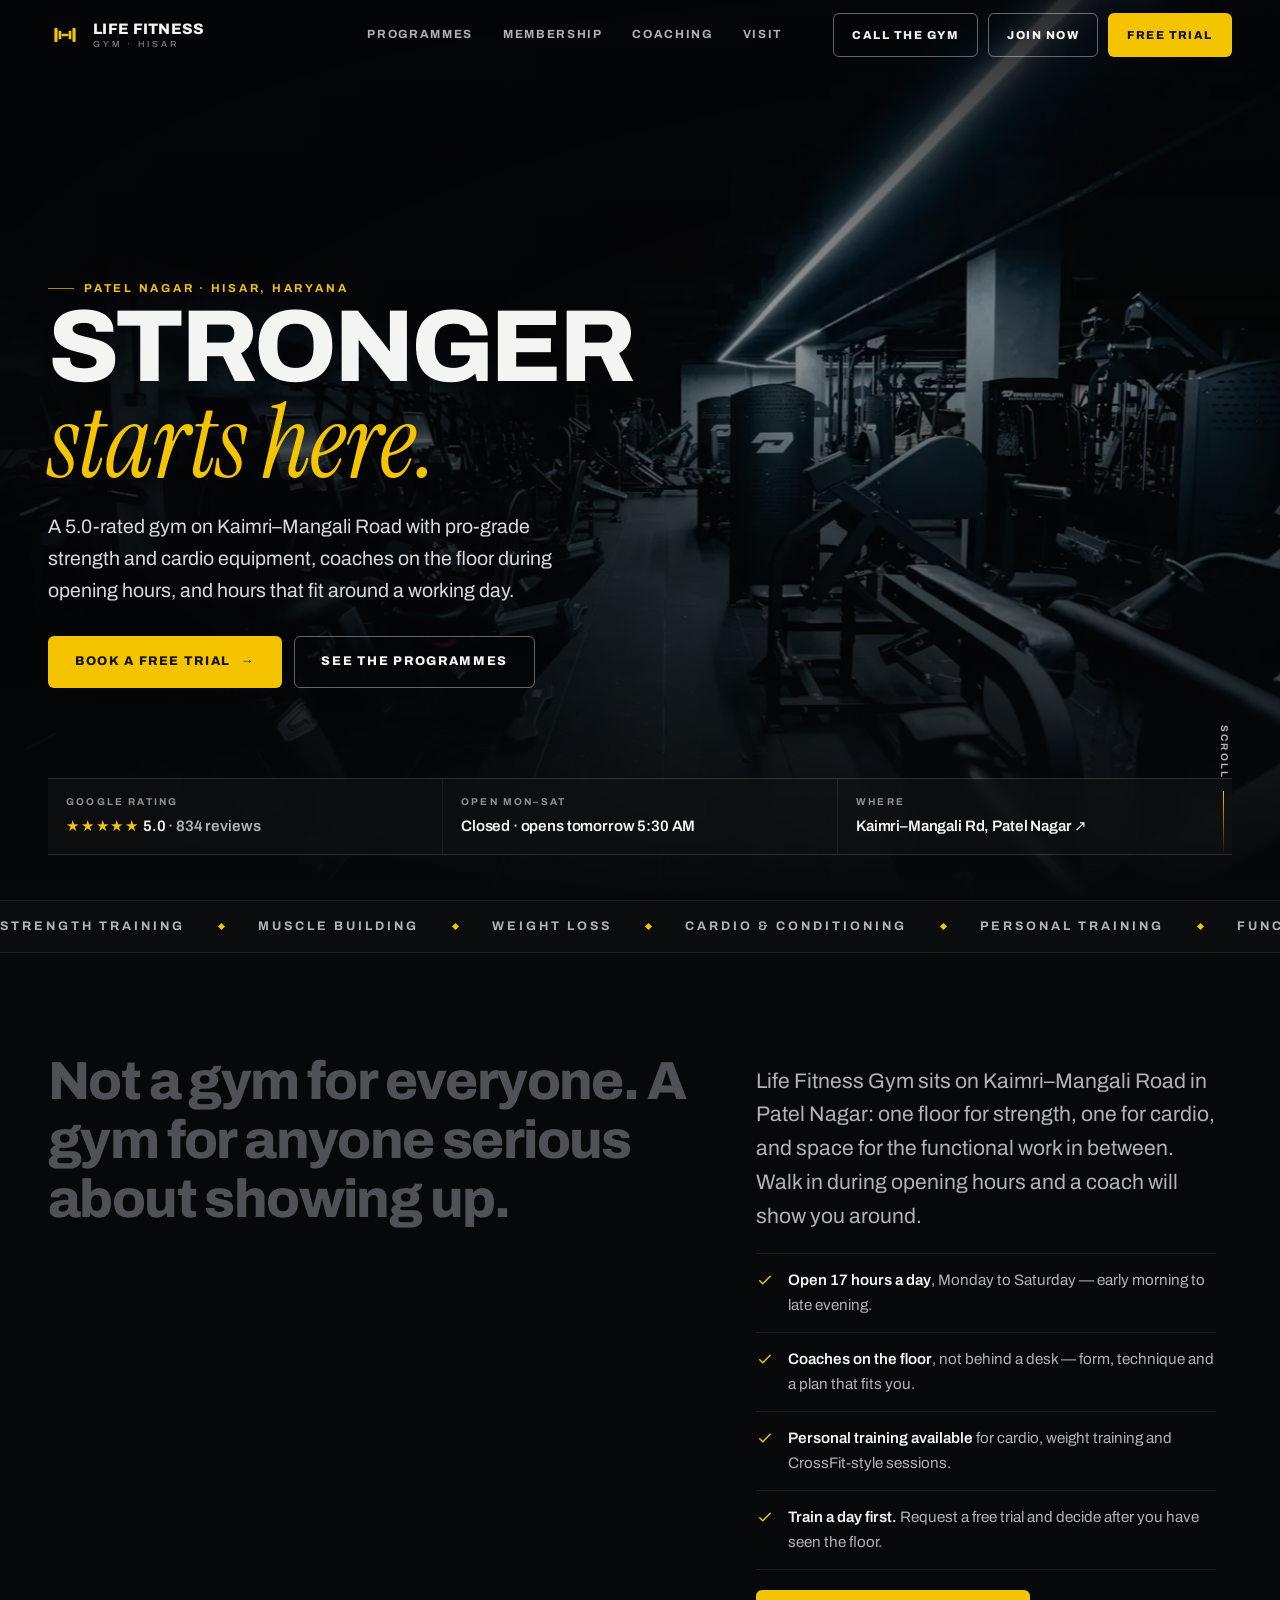
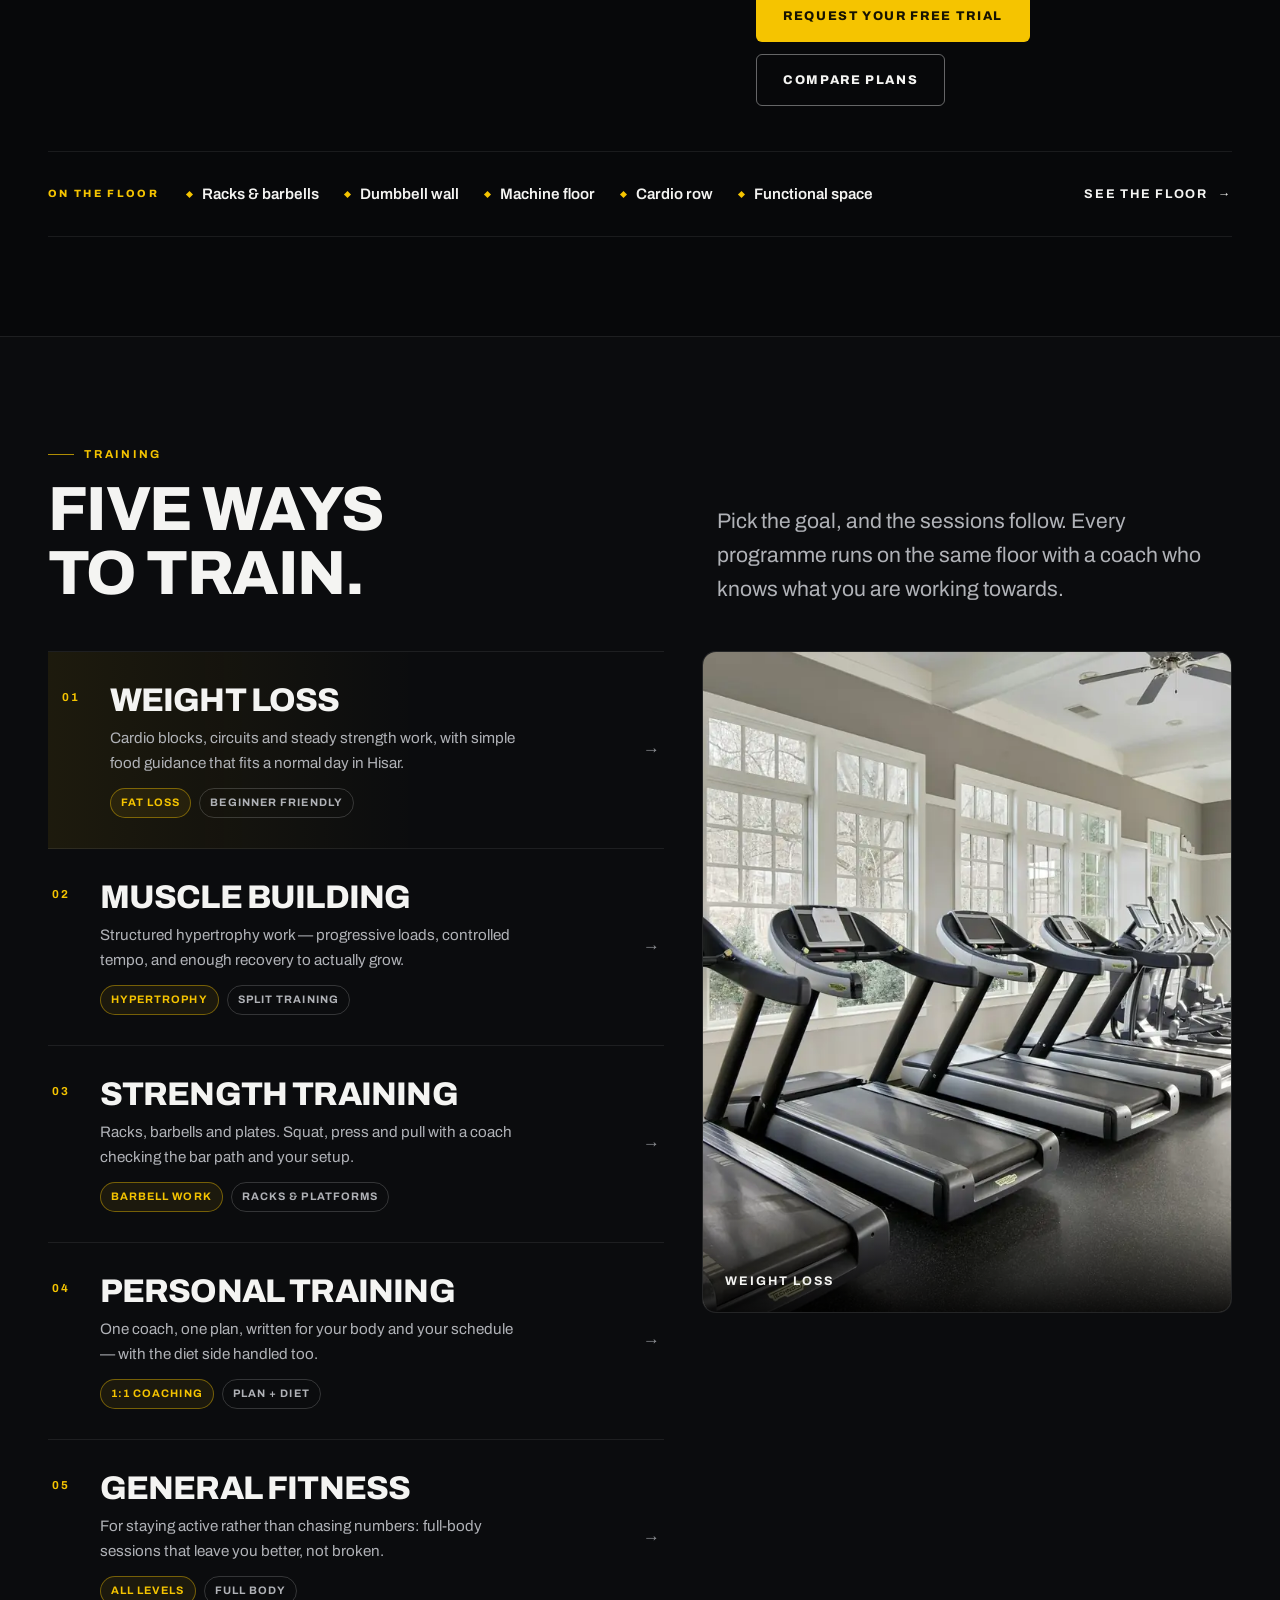
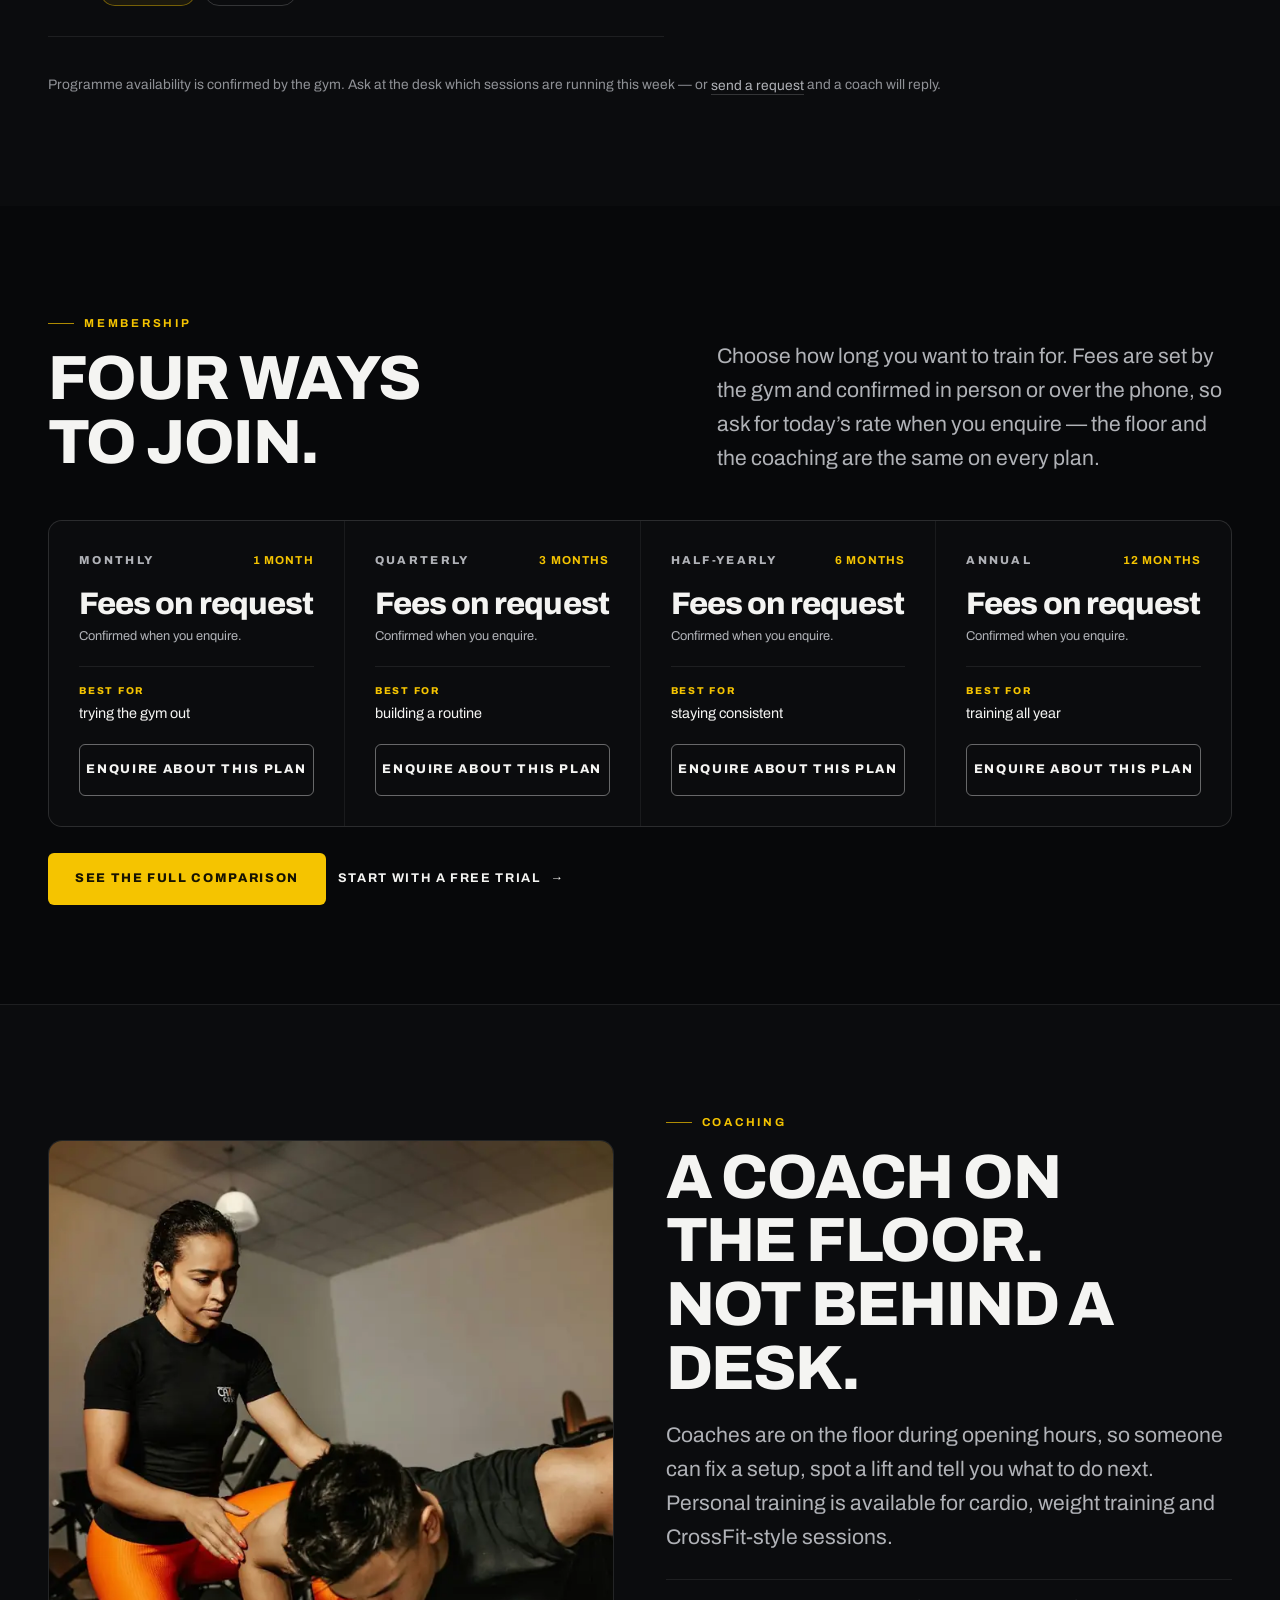
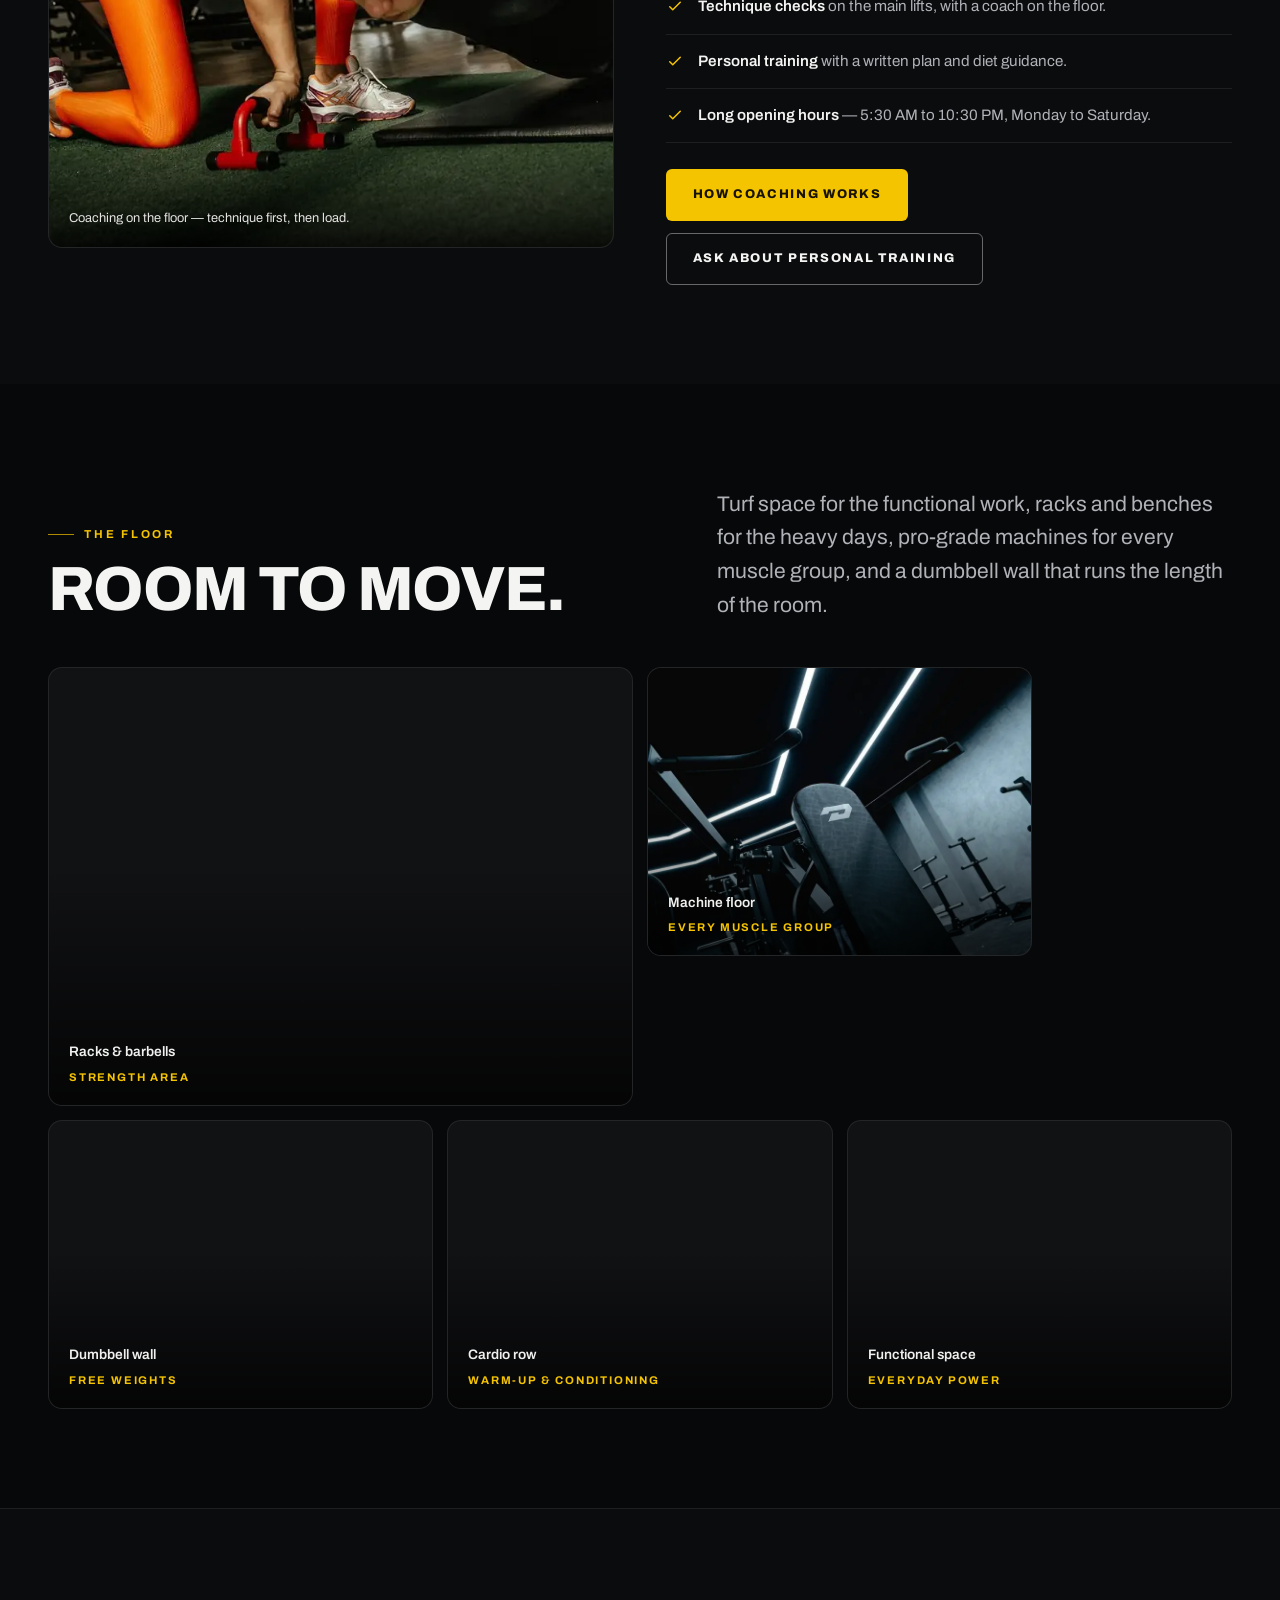
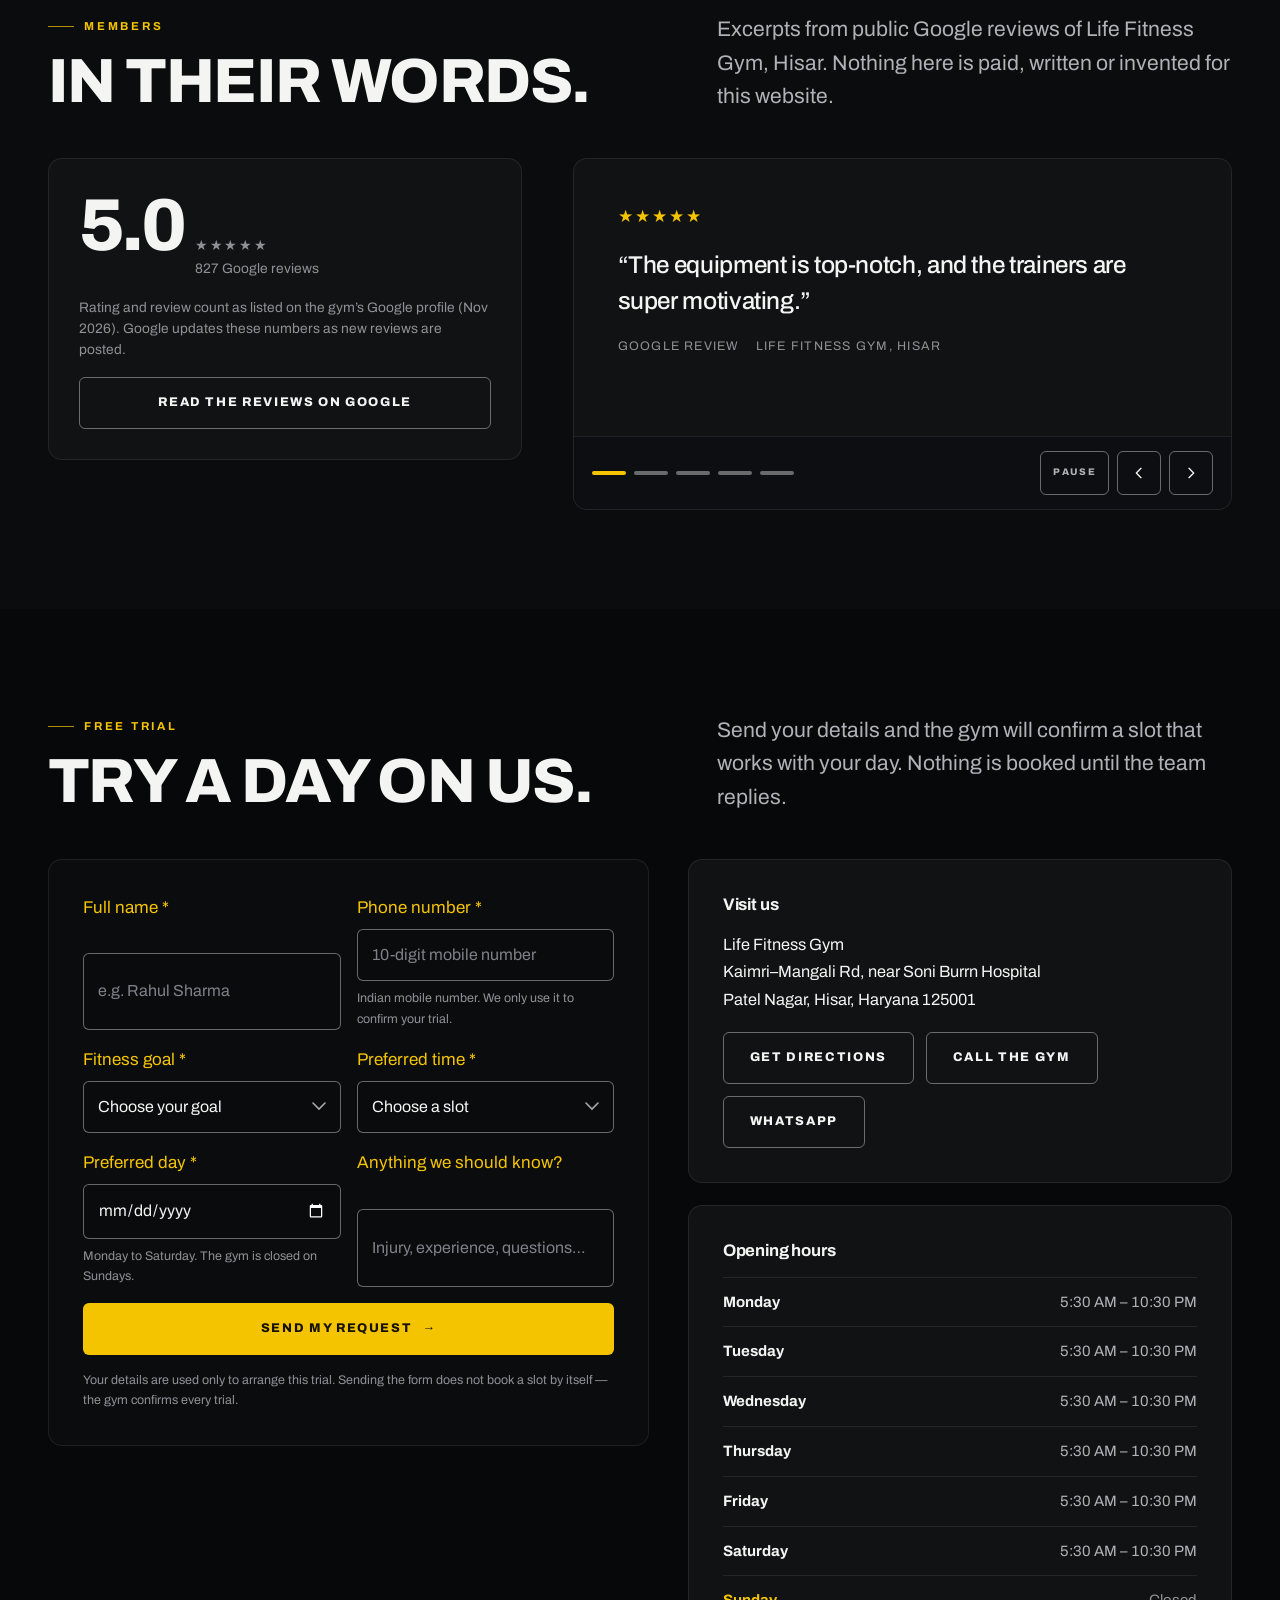
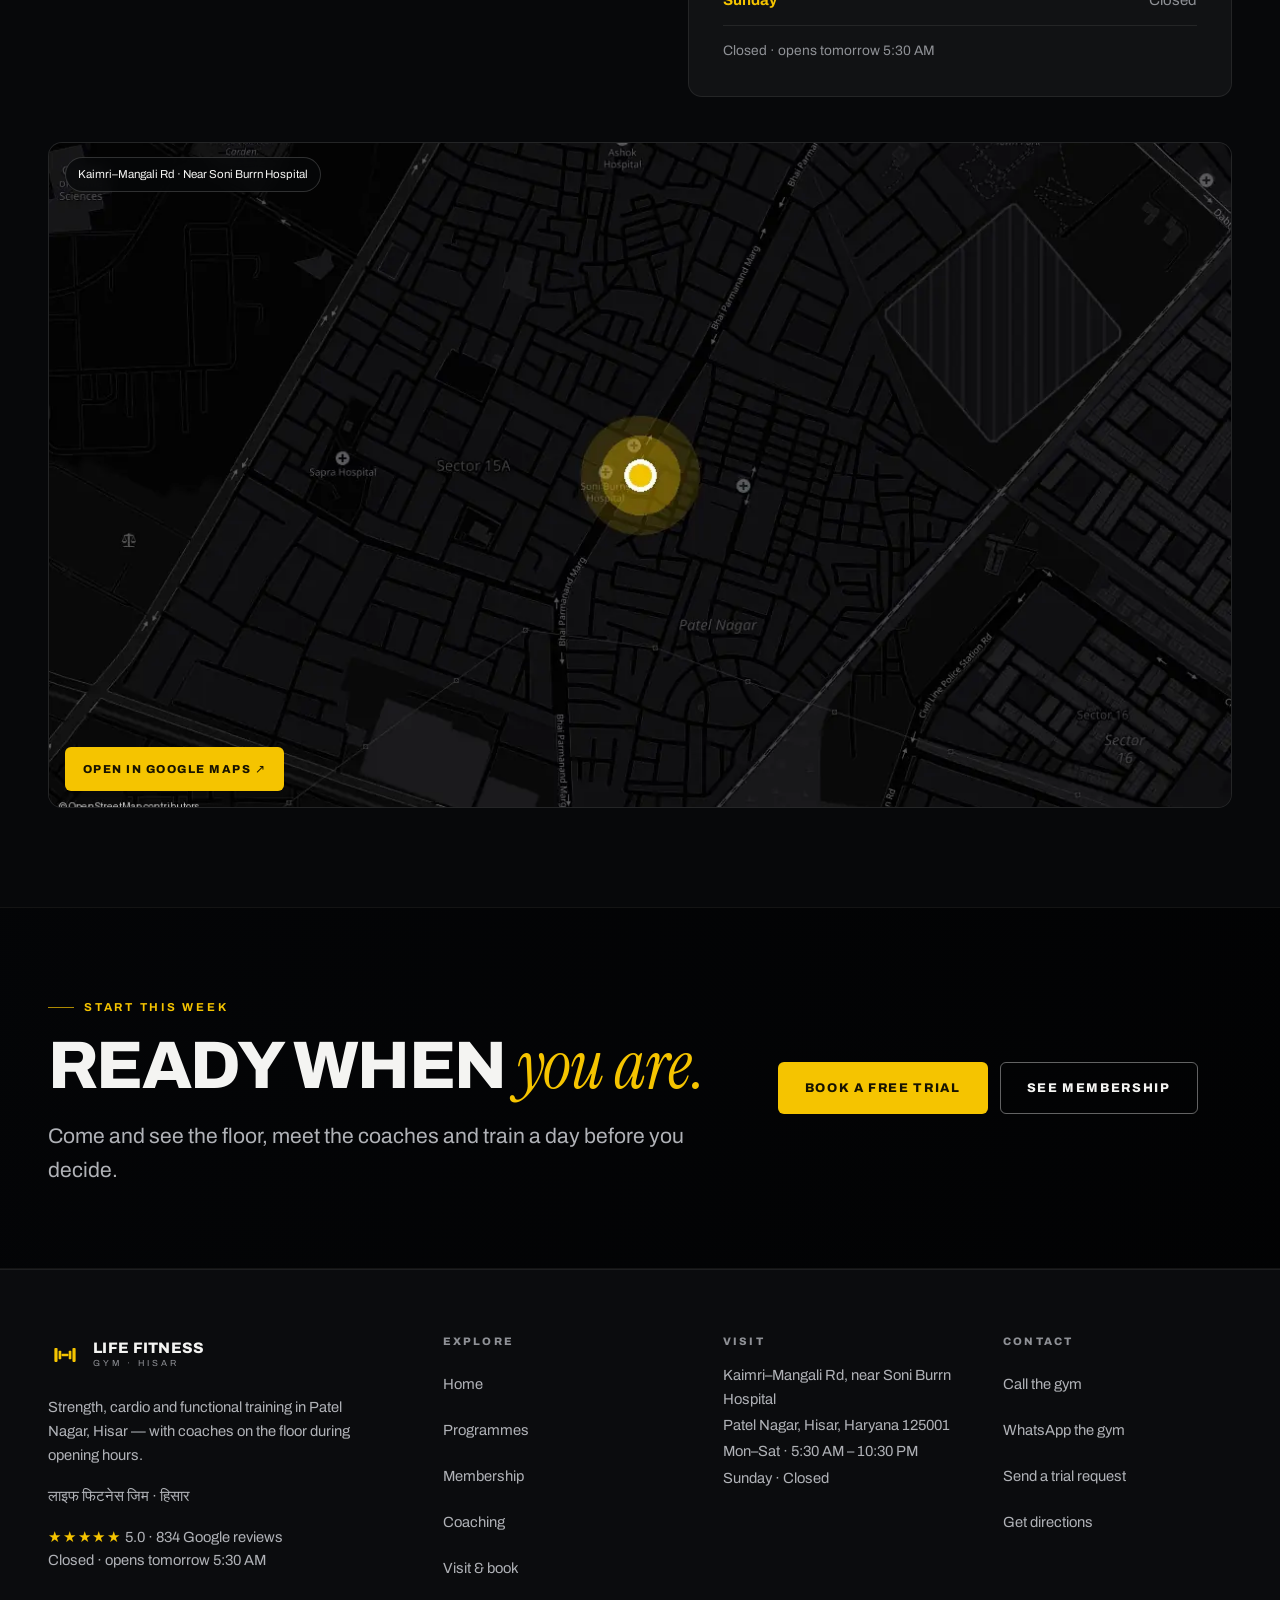
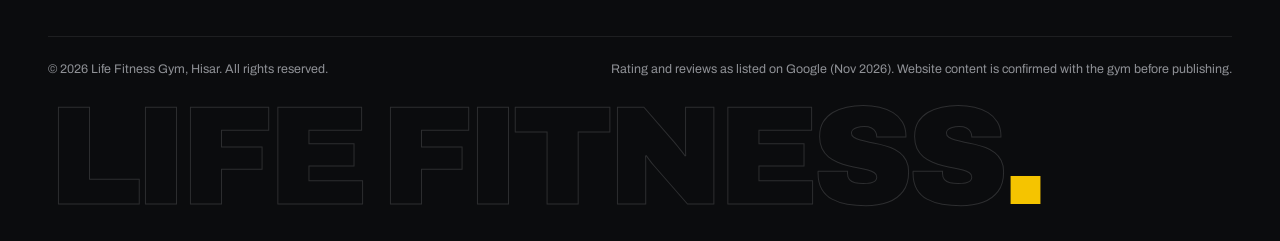
==== commit 092a4e84: "Replace with Life Fitness Gym v4-fixed (reveal-fallback fix; phone filled from live Maps listing)" ====
--- a/index.html
+++ b/index.html
@@ -3,7 +3,16 @@
   <head>
     <meta charset="utf-8" />
     <meta name="viewport" content="width=device-width, initial-scale=1" />
-    <script>document.documentElement.classList.add("js");</script>
+    <script>
+      /* Scripted, but content must never depend on a script that fails to
+         arrive: if site.js has not booted in 1.5 s, reveal every section. */
+      document.documentElement.classList.add("js");
+      window.setTimeout(function () {
+        if (!window.__lfRevealReady) {
+          document.documentElement.classList.add("reveal-fallback");
+        }
+      }, 1500);
+    </script>
     <title>Life Fitness Gym, Hisar | Gym in Patel Nagar · Free Trial</title>
     <!-- EDIT: keep under ~155 characters, mention the locality and the free trial. -->
     <meta
--- a/assets/css/main.css
+++ b/assets/css/main.css
@@ -252,7 +252,9 @@
    and a solid header instead of a transparent one. */
 html:not(.js) .nav-toggle,
 html:not(.js) .drawer,
-html:not(.js) .actionbar {
+html:not(.js) .actionbar,
+html:not(.js) .prog-preview,
+html:not(.js) .slider__nav {
   display: none !important;
 }
 html:not(.js) .site-header::before {
@@ -2371,16 +2373,38 @@
 }
 
 /* --------------------------------------------------- 21 Motion/reveal */
-/* Scoped to html.js: without JavaScript the content must never stay invisible. */
-html.js .rv {
-  opacity: 0;
-  transform: translateY(22px);
-  transition: opacity 0.75s var(--ease-2), transform 0.9s var(--ease);
-  transition-delay: var(--d, 0s);
-}
-.rv.is-in {
+/* The hidden state is scoped to html.js so the content is readable without
+   JavaScript. The revealed selector must carry exactly the same prefix AND
+   one extra class: `html.js .rv` (0,2,1) beats `.rv.is-in` (0,2,0), which is
+   what left every revealed section stuck at opacity 0. Keep the two rules
+   paired — tools/check-reveal.mjs fails the build if the visible rule can
+   ever lose the cascade again. */
+@media (prefers-reduced-motion: no-preference) {
+  html.js .rv {
+    opacity: 0;
+    transform: translateY(22px);
+    transition: opacity 0.75s var(--ease-2), transform 0.9s var(--ease);
+    transition-delay: var(--d, 0s);
+  }
+}
+html.js .rv.is-in {
   opacity: 1;
   transform: none;
+}
+
+/* Fail-safe: the head script adds .reveal-fallback if site.js never boots
+   (blocked, offline, old browser, runtime error). Content is then readable
+   immediately, with no animation and no dependence on JavaScript below. */
+html.reveal-fallback .rv {
+  opacity: 1 !important;
+  transform: none !important;
+  transition: none !important;
+}
+@media (scripting: none) {
+  html.js .rv {
+    opacity: 1;
+    transform: none;
+  }
 }
 @media (hover: hover) and (pointer: fine) {
   [data-par] {
